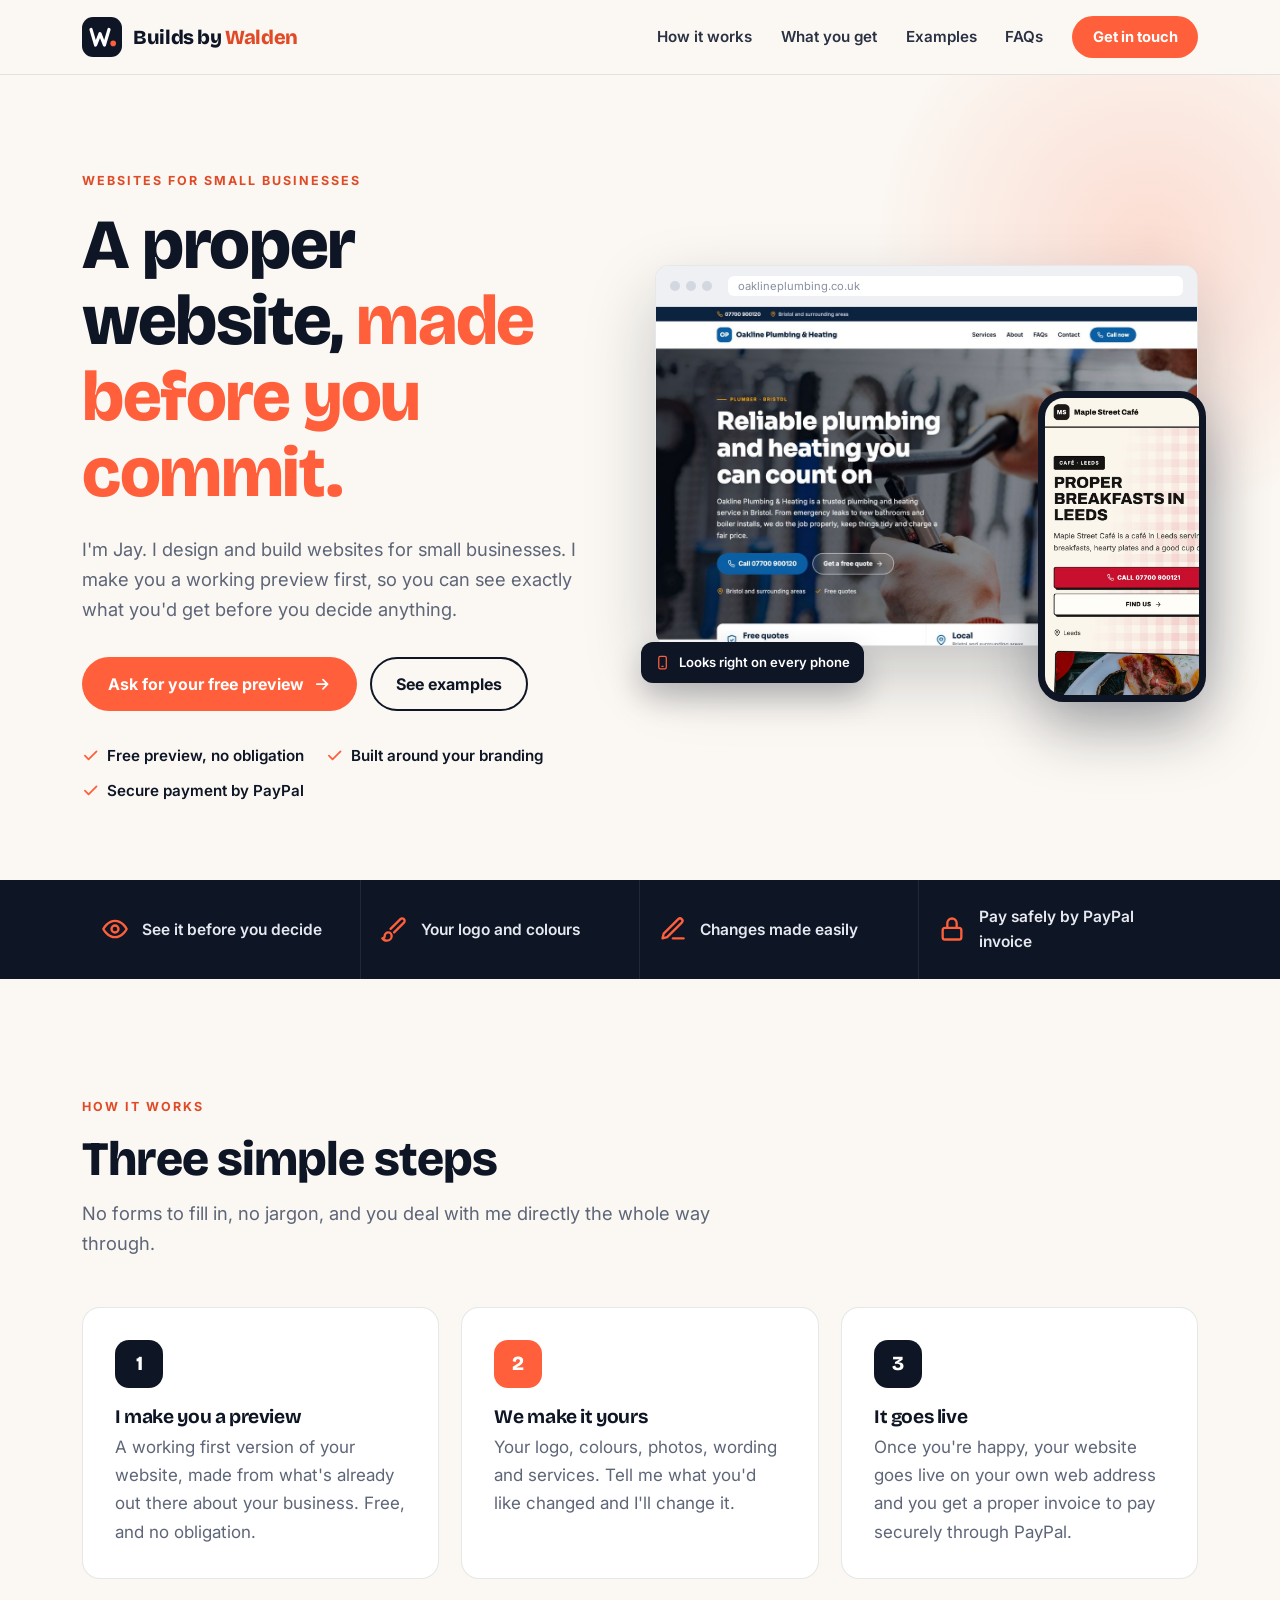
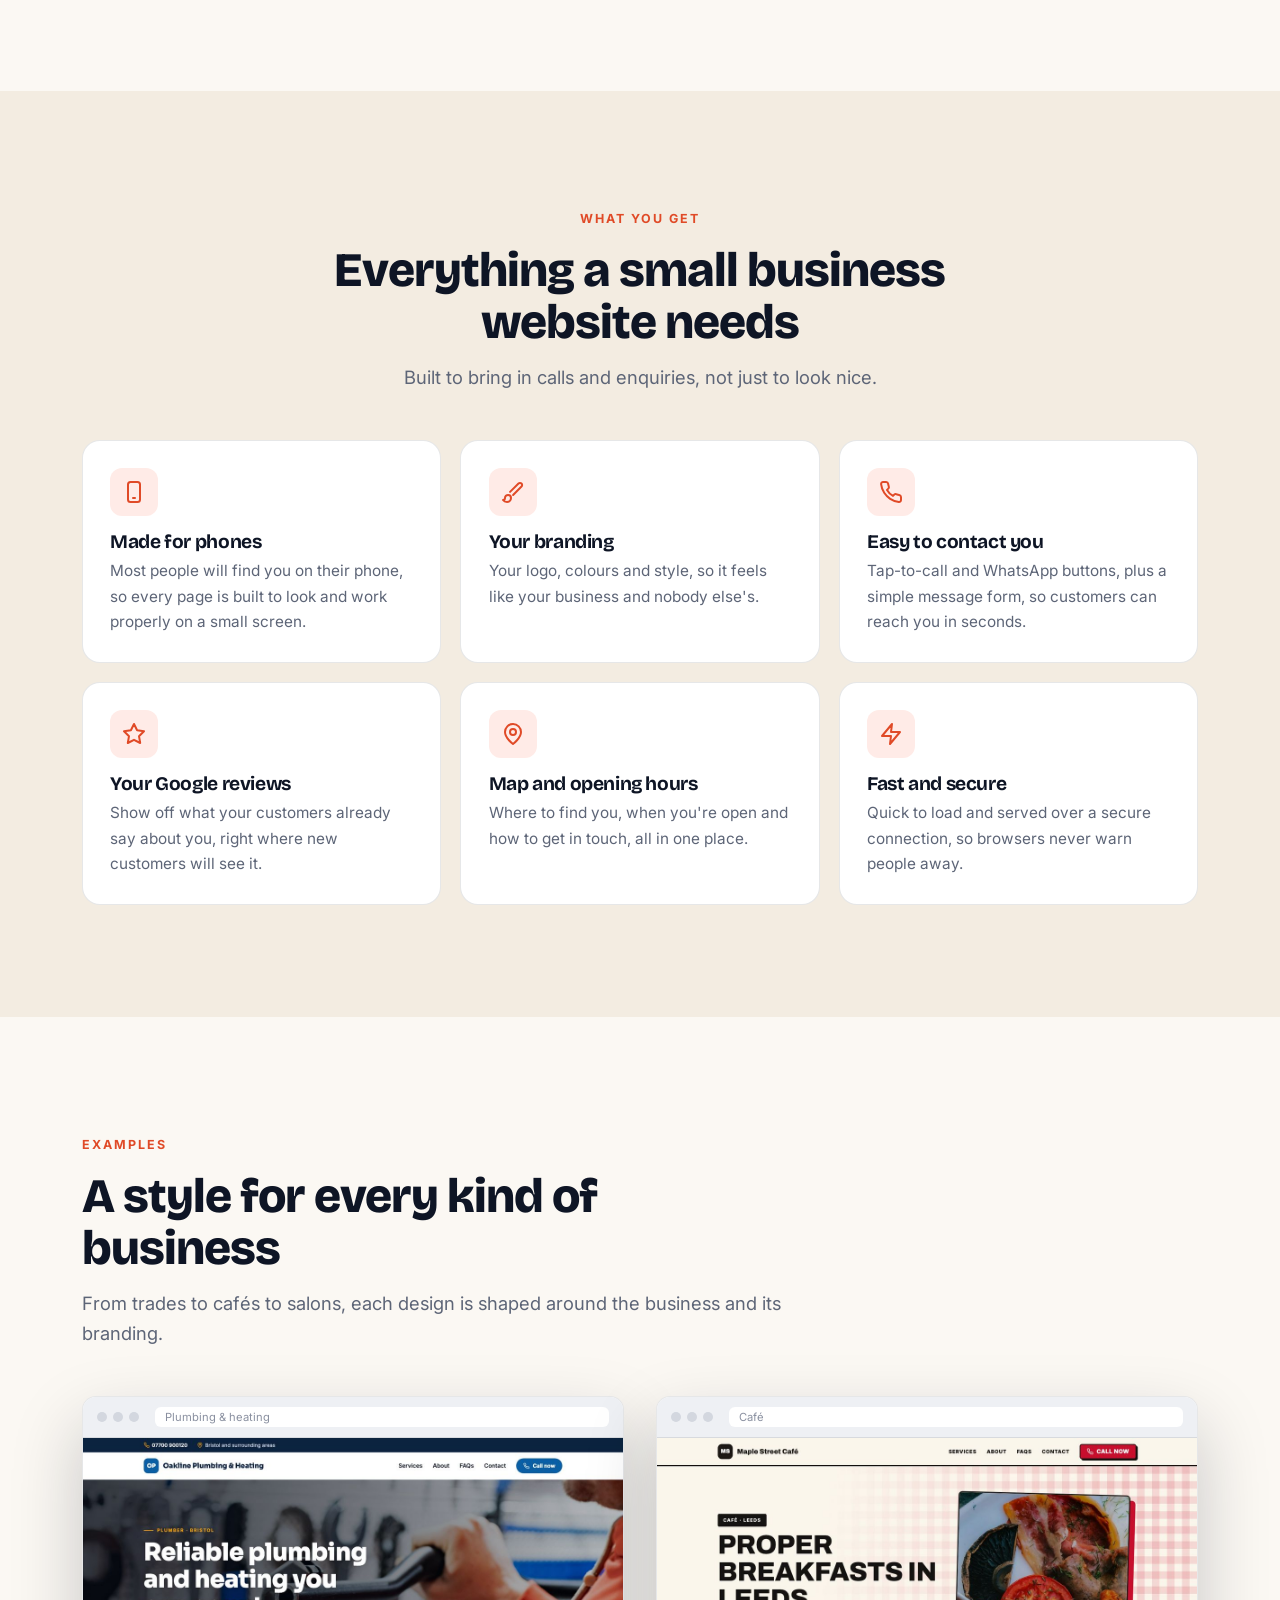
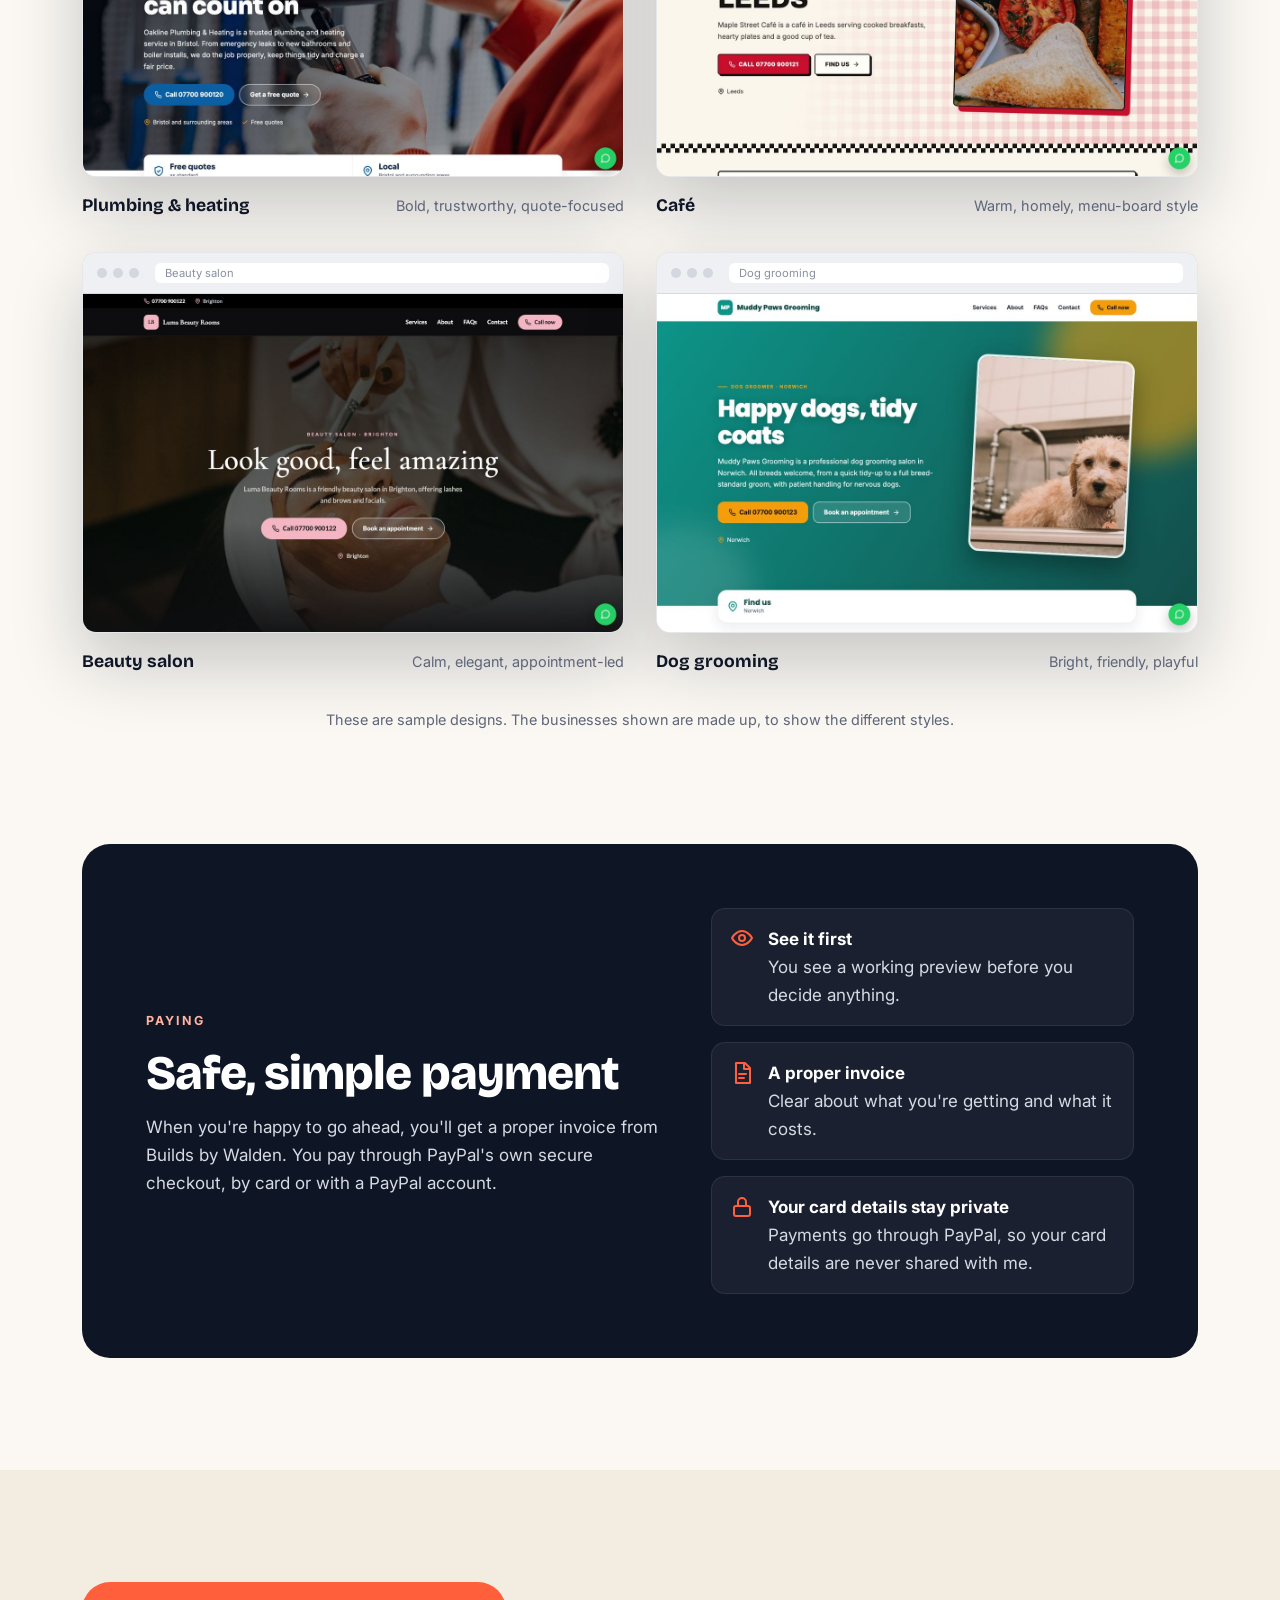
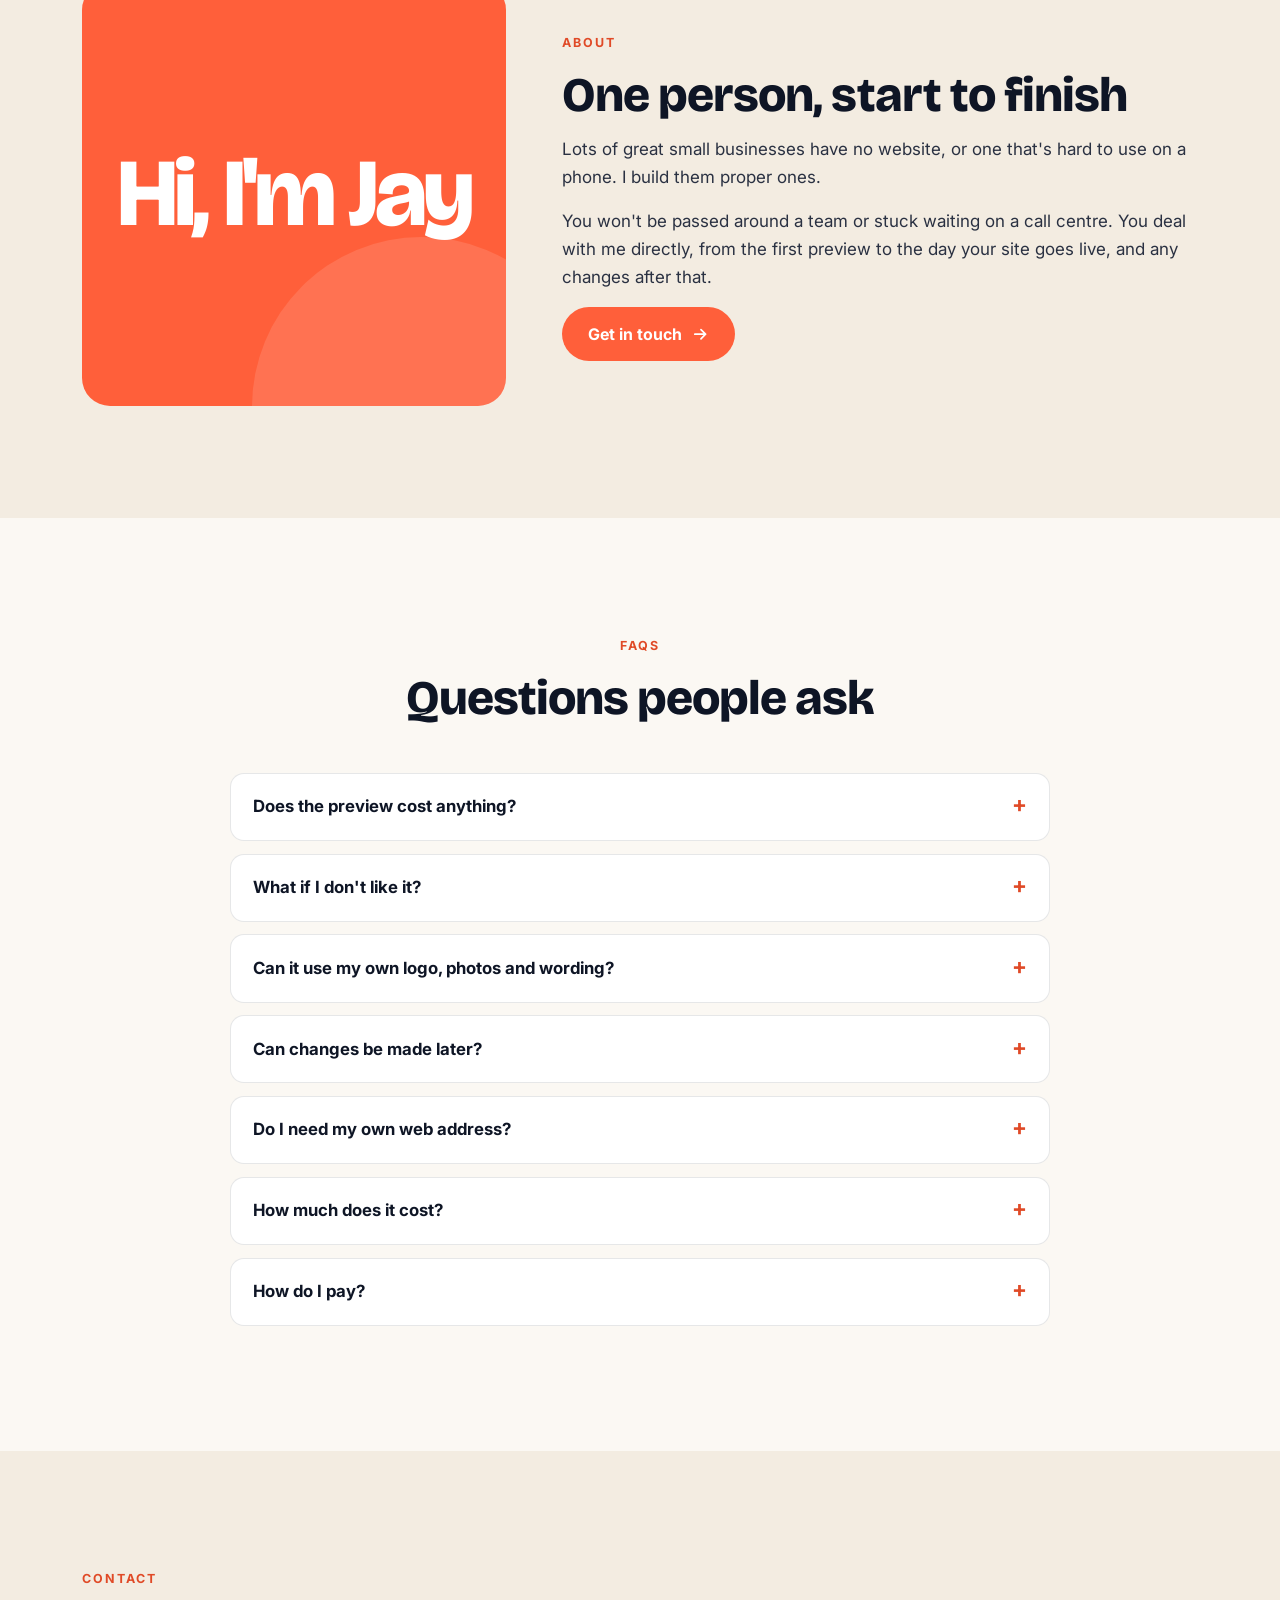
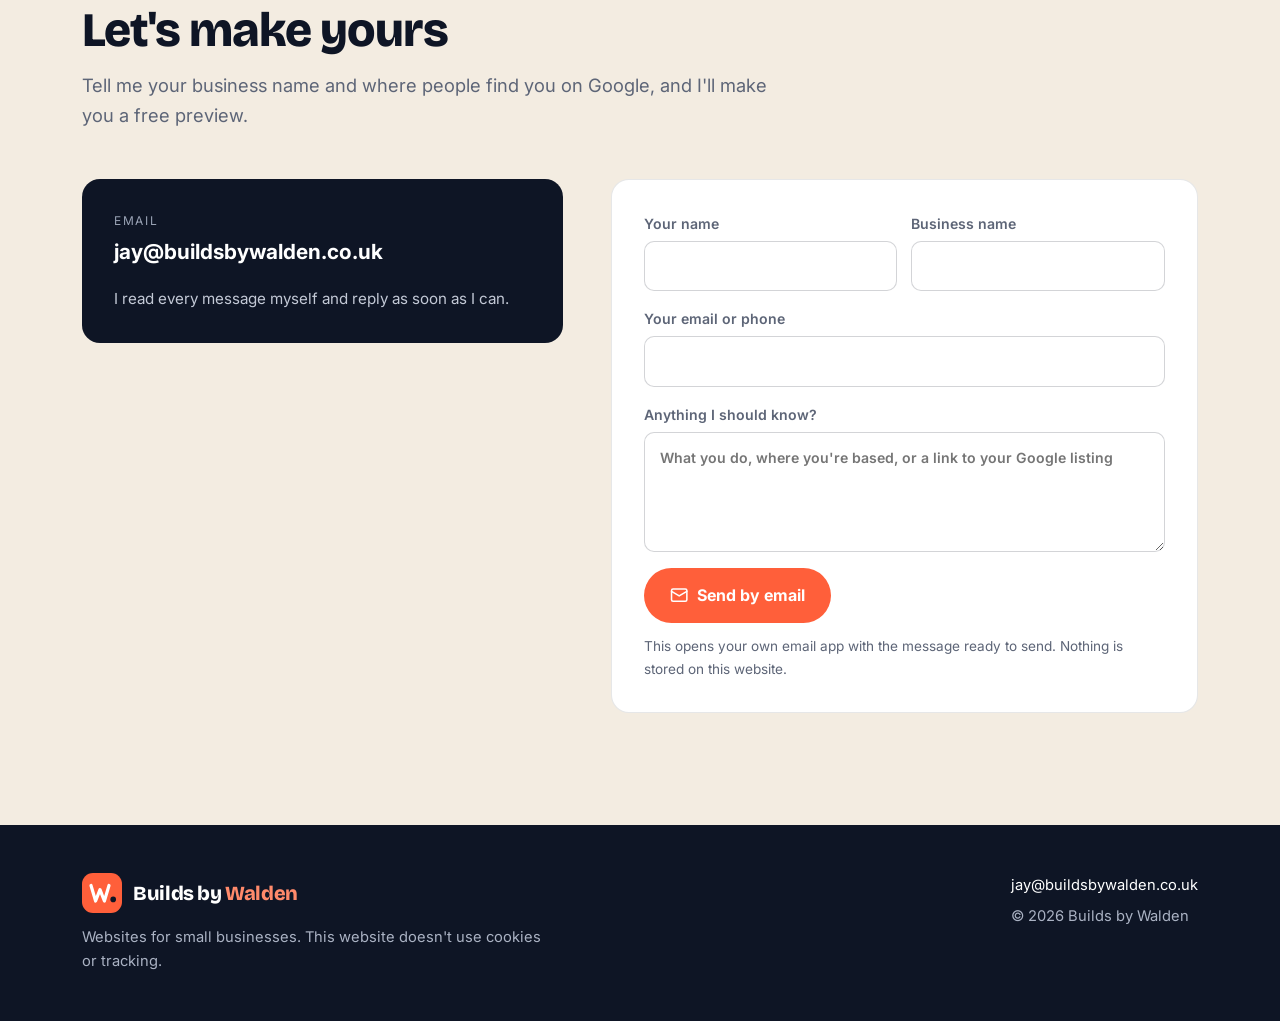
==== index.html @ de8d37be "Add files via upload" ====
<!doctype html>
<html lang="en-GB">
<head>
<meta charset="utf-8">
<meta name="viewport" content="width=device-width, initial-scale=1">
<title>Builds by Walden | Websites for small businesses</title>
<meta name="description" content="Proper websites for small businesses. See a working preview in your branding before you decide anything. Pay securely by PayPal invoice.">
<meta property="og:title" content="Builds by Walden | Websites for small businesses">
<meta property="og:description" content="See a working preview of your new website, in your branding, before you decide anything.">
<meta property="og:type" content="website">
<meta property="og:image" content="https://buildsbywalden.co.uk/img/oakline-desktop.jpg">
<meta name="theme-color" content="#0e1525">
<link rel="icon" href="favicon.svg" type="image/svg+xml">
<link rel="preconnect" href="https://fonts.googleapis.com"><link rel="preconnect" href="https://fonts.gstatic.com" crossorigin>
<link href="https://fonts.googleapis.com/css2?family=Bricolage+Grotesque:opsz,wght@12..96,500;12..96,700;12..96,800&family=Inter:wght@400;500;600;700&display=swap" rel="stylesheet">
<style>
:root{--ink:#0e1525;--ink-2:#1b2438;--text:#2a3142;--muted:#5d6577;--line:rgba(14,21,37,.1);--bg:#fbf8f3;--card:#fff;--coral:#ff5f3a;--coral-dark:#e04a27;--sand:#f3ece1;--radius:18px;--max:1160px}
*{box-sizing:border-box;margin:0;padding:0}
html{scroll-behavior:smooth;-webkit-text-size-adjust:100%}
body{font-family:Inter,system-ui,sans-serif;color:var(--text);background:var(--bg);line-height:1.65;font-size:17px;overflow-x:hidden}
img{max-width:100%;height:auto;display:block}
a{color:inherit}
h1,h2,h3{font-family:"Bricolage Grotesque",Inter,sans-serif;color:var(--ink);line-height:1.08;letter-spacing:-.02em}
h1{font-size:clamp(2.5rem,5.6vw,4.4rem);font-weight:800}
h2{font-size:clamp(2rem,3.8vw,3rem);font-weight:800;margin-bottom:.8rem}
h3{font-size:1.2rem;font-weight:700;margin-bottom:.35rem}
.container{max-width:var(--max);margin:0 auto;padding:0 22px}
.eyebrow{display:inline-block;font-size:.78rem;font-weight:700;letter-spacing:.16em;text-transform:uppercase;color:var(--coral-dark);margin-bottom:1rem}
.lead{font-size:1.15rem;color:var(--muted)}
.section{padding:clamp(4rem,9vw,7rem) 0}
.sec-head{max-width:700px;margin-bottom:3rem}
.sec-head.center{margin-left:auto;margin-right:auto;text-align:center}
.btn{display:inline-flex;align-items:center;gap:.55rem;padding:1rem 1.5rem;border-radius:999px;font-weight:700;text-decoration:none;font-size:1rem;line-height:1;border:2px solid transparent;transition:transform .15s,box-shadow .15s,background .15s;cursor:pointer;font-family:inherit}
.btn:hover{transform:translateY(-2px);box-shadow:0 12px 26px rgba(14,21,37,.16)}
.btn-coral{background:var(--coral);color:#fff}
.btn-coral:hover{background:var(--coral-dark)}
.btn-line{border-color:var(--ink);color:var(--ink);background:transparent}
.btn-white{background:#fff;color:var(--ink)}
.ic{width:1.15em;height:1.15em;flex:none}
/* nav */
.nav{position:sticky;top:0;z-index:50;background:rgba(251,248,243,.92);backdrop-filter:blur(12px);border-bottom:1px solid var(--line)}
.nav-inner{display:flex;align-items:center;justify-content:space-between;height:74px;gap:1rem}
.brand{display:flex;align-items:center;gap:.7rem;text-decoration:none;font-family:"Bricolage Grotesque",sans-serif;font-weight:800;font-size:1.25rem;color:var(--ink);letter-spacing:-.02em}
.brand svg{width:40px;height:40px;flex:none}
.brand span b{color:var(--coral-dark);font-weight:800}
.links{display:flex;align-items:center;gap:1.8rem}
.links a:not(.btn){text-decoration:none;font-weight:600;font-size:.95rem;color:var(--text)}
.links a:not(.btn):hover{color:var(--coral-dark)}
.links .btn{padding:.7rem 1.15rem;font-size:.92rem}
.burger{display:none;background:none;border:0;width:44px;height:44px;flex-direction:column;justify-content:center;gap:5px;cursor:pointer}
.burger span{display:block;height:2.5px;background:var(--ink);border-radius:2px;margin:0 10px}
/* hero */
.hero{padding:clamp(3.5rem,7vw,6rem) 0 clamp(3rem,6vw,5rem);position:relative;overflow:hidden}
.hero::before{content:"";position:absolute;right:-180px;top:-140px;width:620px;height:620px;border-radius:50%;background:radial-gradient(circle,rgba(255,95,58,.18),transparent 65%);pointer-events:none}
.hero-grid{display:grid;grid-template-columns:1fr 1.05fr;gap:3.5rem;align-items:center;position:relative}
.hero h1 em{font-style:normal;color:var(--coral)}
.hero .lead{margin:1.4rem 0 2rem;max-width:560px}
.hero-actions{display:flex;flex-wrap:wrap;gap:.8rem;margin-bottom:2rem}
.ticks{display:flex;flex-wrap:wrap;gap:.6rem 1.4rem;font-size:.95rem;font-weight:600;color:var(--ink)}
.ticks li{display:flex;align-items:center;gap:.45rem;list-style:none}
.ticks .ic{color:var(--coral)}
.showcase{position:relative;padding:0 0 3.5rem 0}
.browser{background:#fff;border-radius:14px;box-shadow:0 30px 70px rgba(14,21,37,.22);overflow:hidden;border:1px solid var(--line)}
.browser .bar{display:flex;gap:6px;align-items:center;padding:10px 14px;background:#eef0f4;border-bottom:1px solid var(--line)}
.browser .bar i{width:10px;height:10px;border-radius:50%;background:#d3d7df;display:block}
.browser .bar span{margin-left:10px;flex:1;background:#fff;border-radius:6px;height:20px;font-size:.7rem;color:#8a90a0;display:flex;align-items:center;padding:0 10px;overflow:hidden;white-space:nowrap}
.phone{position:absolute;right:-8px;bottom:0;width:31%;border-radius:26px;border:7px solid var(--ink);overflow:hidden;box-shadow:0 26px 60px rgba(14,21,37,.35);background:var(--ink);aspect-ratio:540/1000}
.phone img{width:100%;height:100%;object-fit:cover;object-position:top}
.tag{position:absolute;left:-14px;bottom:1.2rem;background:var(--ink);color:#fff;font-size:.82rem;font-weight:600;padding:.6rem .9rem;border-radius:12px;box-shadow:0 14px 30px rgba(14,21,37,.25);display:flex;gap:.5rem;align-items:center}
.tag .ic{color:var(--coral)}
/* strip */
.strip{background:var(--ink);color:#e6e9f0}
.strip ul{display:grid;grid-template-columns:repeat(4,1fr);list-style:none}
.strip li{display:flex;gap:.8rem;align-items:center;padding:1.5rem 1.2rem;border-right:1px solid rgba(255,255,255,.08);font-weight:600;font-size:.97rem}
.strip li:last-child{border-right:0}
.strip .ic{width:28px;height:28px;color:var(--coral)}
/* steps */
.steps{display:grid;grid-template-columns:repeat(3,1fr);gap:1.4rem;counter-reset:s}
.step{background:var(--card);border:1px solid var(--line);border-radius:var(--radius);padding:2rem;position:relative}
.step .num{width:48px;height:48px;border-radius:14px;background:var(--ink);color:#fff;display:grid;place-items:center;font-family:"Bricolage Grotesque",sans-serif;font-weight:800;font-size:1.25rem;margin-bottom:1.2rem}
.step:nth-child(2) .num{background:var(--coral)}
.step p{color:var(--muted)}
/* features */
.alt{background:var(--sand)}
.features{display:grid;grid-template-columns:repeat(3,1fr);gap:1.2rem}
.feature{background:var(--card);border-radius:var(--radius);padding:1.7rem;border:1px solid var(--line)}
.feature .fic{width:48px;height:48px;border-radius:12px;background:rgba(255,95,58,.12);color:var(--coral-dark);display:grid;place-items:center;margin-bottom:1rem}
.feature .fic .ic{width:24px;height:24px}
.feature p{color:var(--muted);font-size:.96rem}
/* examples */
.examples{display:grid;grid-template-columns:repeat(2,1fr);gap:2rem}
.example figcaption{display:flex;justify-content:space-between;align-items:baseline;gap:1rem;margin-top:.9rem}
.example figcaption strong{font-family:"Bricolage Grotesque",sans-serif;font-size:1.1rem;color:var(--ink)}
.example figcaption span{color:var(--muted);font-size:.9rem}
.example .browser{transition:transform .25s}
.example:hover .browser{transform:translateY(-4px)}
.note{margin-top:2rem;color:var(--muted);font-size:.9rem;text-align:center}
/* pay */
.pay{background:var(--ink);color:#d6dae3;border-radius:28px;padding:clamp(2rem,5vw,4rem);display:grid;grid-template-columns:1.1fr .9fr;gap:3rem;align-items:center}
.pay h2{color:#fff}
.pay .eyebrow{color:#ffb39f}
.pay ul{list-style:none;display:grid;gap:1rem}
.pay li{display:flex;gap:.9rem;align-items:flex-start;background:rgba(255,255,255,.05);border:1px solid rgba(255,255,255,.08);border-radius:14px;padding:1rem 1.1rem}
.pay li .ic{color:var(--coral);width:24px;height:24px;margin-top:.1rem}
.pay li strong{display:block;color:#fff}
/* about */
.about{display:grid;grid-template-columns:.8fr 1.2fr;gap:3.5rem;align-items:center}
.hello{background:var(--coral);border-radius:28px;aspect-ratio:1/1;display:grid;place-items:center;color:#fff;font-family:"Bricolage Grotesque",sans-serif;font-weight:800;font-size:clamp(3rem,8vw,6rem);letter-spacing:-.04em;position:relative;overflow:hidden}
.hello::after{content:"";position:absolute;inset:auto -20% -40% auto;width:80%;height:80%;border-radius:50%;background:rgba(255,255,255,.12)}
.about p{margin-bottom:1rem}
/* faqs */
.faqs{max-width:820px;margin:0 auto}
.faqs details{background:var(--card);border:1px solid var(--line);border-radius:14px;padding:1.2rem 1.4rem;margin-bottom:.8rem}
.faqs summary{cursor:pointer;font-weight:700;color:var(--ink);list-style:none;display:flex;justify-content:space-between;gap:1rem;font-size:1.05rem}
.faqs summary::-webkit-details-marker{display:none}
.faqs summary::after{content:"+";font-size:1.4rem;line-height:1;color:var(--coral-dark);transition:transform .2s}
.faqs details[open] summary::after{transform:rotate(45deg)}
.faqs details p{margin-top:.7rem;color:var(--muted)}
/* contact */
.contact{display:grid;grid-template-columns:.9fr 1.1fr;gap:3rem;align-items:start}
.mail-card{background:var(--ink);color:#fff;border-radius:var(--radius);padding:2rem}
.mail-card .lbl{display:block;font-size:.75rem;letter-spacing:.14em;text-transform:uppercase;color:#9aa3b5;margin-bottom:.3rem}
.mail-card a{color:#fff;font-weight:700;font-size:clamp(1.05rem,2.2vw,1.3rem);text-decoration:none;word-break:break-all}
.mail-card p{color:#c3c9d6;margin-top:1rem;font-size:.95rem}
form{background:var(--card);border:1px solid var(--line);border-radius:var(--radius);padding:2rem}
form label{display:block;font-weight:600;font-size:.88rem;color:var(--muted);margin-bottom:1rem}
form input,form textarea{display:block;width:100%;margin-top:.35rem;font:inherit;padding:.8rem .95rem;border:1px solid rgba(14,21,37,.18);border-radius:10px;background:#fff;color:var(--text)}
form input:focus,form textarea:focus{outline:2px solid rgba(255,95,58,.35);border-color:var(--coral)}
.f2{display:grid;grid-template-columns:1fr 1fr;gap:.9rem}
.small{font-size:.85rem;color:var(--muted);margin-top:.8rem}
/* footer */
footer{background:var(--ink);color:#aab2c3;padding:3rem 0;font-size:.92rem}
.foot{display:flex;justify-content:space-between;gap:2rem;flex-wrap:wrap;align-items:flex-start}
footer .brand{color:#fff;margin-bottom:.7rem;--mark:#ff5f3a;--dot:#0e1525}
footer .brand span b{color:#ff8a6b}
footer a{color:#fff;text-decoration:none}
footer p{max-width:460px}
/* reveal */
.reveal{opacity:0;transform:translateY(20px);transition:opacity .7s ease,transform .7s ease}
.reveal.in{opacity:1;transform:none}
@media (prefers-reduced-motion:reduce){.reveal{opacity:1;transform:none;transition:none}}
/* responsive */
@media (max-width:960px){
  .hero-grid,.pay,.about,.contact{grid-template-columns:1fr}
  .steps,.features{grid-template-columns:1fr 1fr}
  .strip ul{grid-template-columns:1fr 1fr}
  .strip li:nth-child(2){border-right:0}
  .strip li{border-bottom:1px solid rgba(255,255,255,.08)}
  .hello{max-width:320px;aspect-ratio:16/10;width:100%}
}
@media (max-width:760px){
  body{font-size:16px}
  .burger{display:flex}
  .links{position:absolute;left:0;right:0;top:74px;background:var(--bg);flex-direction:column;align-items:stretch;padding:.6rem 22px 1.4rem;gap:0;display:none;border-bottom:1px solid var(--line);box-shadow:0 20px 40px rgba(0,0,0,.08)}
  .links.open{display:flex}
  .links a:not(.btn){padding:.9rem 0;border-bottom:1px solid var(--line)}
  .links .btn{margin-top:1rem;justify-content:center;padding:.95rem}
  .steps,.features,.examples{grid-template-columns:1fr}
  .strip ul{grid-template-columns:1fr}
  .strip li{border-right:0}
  .hero-actions .btn{flex:1 1 100%;justify-content:center}
  .phone{width:34%;right:0}
  .tag{left:0;font-size:.75rem}
  .f2{grid-template-columns:1fr}
  .example figcaption{flex-direction:column;gap:.1rem}
}
</style>
</head>
<body>

<svg width="0" height="0" style="position:absolute" aria-hidden="true">
  <symbol id="i-check" viewBox="0 0 24 24"><path fill="none" stroke="currentColor" stroke-width="2.4" stroke-linecap="round" stroke-linejoin="round" d="M20 6 9 17l-5-5"/></symbol>
  <symbol id="i-eye" viewBox="0 0 24 24"><g fill="none" stroke="currentColor" stroke-width="2" stroke-linecap="round" stroke-linejoin="round"><path d="M2 12s3.6-7 10-7 10 7 10 7-3.6 7-10 7S2 12 2 12Z"/><circle cx="12" cy="12" r="3"/></g></symbol>
  <symbol id="i-brush" viewBox="0 0 24 24"><g fill="none" stroke="currentColor" stroke-width="2" stroke-linecap="round" stroke-linejoin="round"><path d="M9.06 11.9 17.5 3.5a2.1 2.1 0 1 1 3 3l-8.4 8.44"/><path d="M7.07 14.94C5.4 14.94 4 16.3 4 18c0 1.3-1 2-2 2 1 1.5 2.5 2 4 2 2.2 0 4-1.8 4-4 0-1.7-1.3-3.06-2.93-3.06Z"/></g></symbol>
  <symbol id="i-lock" viewBox="0 0 24 24"><g fill="none" stroke="currentColor" stroke-width="2" stroke-linecap="round" stroke-linejoin="round"><rect x="4" y="11" width="16" height="10" rx="2"/><path d="M8 11V7a4 4 0 0 1 8 0v4"/></g></symbol>
  <symbol id="i-edit" viewBox="0 0 24 24"><g fill="none" stroke="currentColor" stroke-width="2" stroke-linecap="round" stroke-linejoin="round"><path d="M12 20h9"/><path d="M16.5 3.5a2.1 2.1 0 0 1 3 3L7 19l-4 1 1-4Z"/></g></symbol>
  <symbol id="i-phone" viewBox="0 0 24 24"><g fill="none" stroke="currentColor" stroke-width="2" stroke-linecap="round" stroke-linejoin="round"><rect x="6" y="2" width="12" height="20" rx="2.5"/><path d="M11 18h2"/></g></symbol>
  <symbol id="i-call" viewBox="0 0 24 24"><path fill="none" stroke="currentColor" stroke-width="2" stroke-linecap="round" stroke-linejoin="round" d="M22 16.9v3a2 2 0 0 1-2.2 2 19.8 19.8 0 0 1-8.6-3.1 19.5 19.5 0 0 1-6-6A19.8 19.8 0 0 1 2.1 4.2 2 2 0 0 1 4.1 2h3a2 2 0 0 1 2 1.7c.1 1 .4 1.9.7 2.8a2 2 0 0 1-.5 2.1L8 9.9a16 16 0 0 0 6 6l1.3-1.3a2 2 0 0 1 2.1-.4c.9.3 1.8.6 2.8.7a2 2 0 0 1 1.7 2Z"/></symbol>
  <symbol id="i-pin" viewBox="0 0 24 24"><g fill="none" stroke="currentColor" stroke-width="2" stroke-linecap="round" stroke-linejoin="round"><path d="M20 10c0 6-8 12-8 12S4 16 4 10a8 8 0 0 1 16 0Z"/><circle cx="12" cy="10" r="3"/></g></symbol>
  <symbol id="i-star" viewBox="0 0 24 24"><path fill="none" stroke="currentColor" stroke-width="2" stroke-linejoin="round" d="m12 2 3.1 6.3 6.9 1-5 4.9 1.2 6.8L12 17.8 5.8 21l1.2-6.8-5-4.9 6.9-1Z"/></symbol>
  <symbol id="i-mail" viewBox="0 0 24 24"><g fill="none" stroke="currentColor" stroke-width="2" stroke-linecap="round" stroke-linejoin="round"><rect x="2" y="4" width="20" height="16" rx="2"/><path d="m22 7-10 6L2 7"/></g></symbol>
  <symbol id="i-bolt" viewBox="0 0 24 24"><path fill="none" stroke="currentColor" stroke-width="2" stroke-linejoin="round" d="M13 2 3 14h9l-1 8 10-12h-9Z"/></symbol>
  <symbol id="i-msg" viewBox="0 0 24 24"><path fill="none" stroke="currentColor" stroke-width="2" stroke-linejoin="round" d="M21 11.5a8.4 8.4 0 0 1-12.4 7.4L3 21l2.1-5.6A8.4 8.4 0 1 1 21 11.5Z"/></symbol>
  <symbol id="i-arrow" viewBox="0 0 24 24"><path fill="none" stroke="currentColor" stroke-width="2.2" stroke-linecap="round" stroke-linejoin="round" d="M5 12h14M13 6l6 6-6 6"/></symbol>
  <symbol id="i-invoice" viewBox="0 0 24 24"><g fill="none" stroke="currentColor" stroke-width="2" stroke-linecap="round" stroke-linejoin="round"><path d="M6 2h9l5 5v15H6z"/><path d="M14 2v6h6M9 13h7M9 17h5"/></g></symbol>
  <symbol id="i-user" viewBox="0 0 24 24"><g fill="none" stroke="currentColor" stroke-width="2" stroke-linecap="round" stroke-linejoin="round"><circle cx="12" cy="8" r="4"/><path d="M4 21a8 8 0 0 1 16 0"/></g></symbol>
  <symbol id="logo" viewBox="0 0 40 40"><rect width="40" height="40" rx="11" style="fill:var(--mark,#0e1525)"/><path d="M9 12.5 13.6 28l4.4-11.3L22.4 28 27 12.5" fill="none" stroke="#fff" stroke-width="3.2" stroke-linecap="round" stroke-linejoin="round"/><circle cx="31.2" cy="26.4" r="2.8" style="fill:var(--dot,#ff5f3a)"/></symbol>
</svg>

<nav class="nav">
  <div class="container nav-inner">
    <a class="brand" href="#top" aria-label="Builds by Walden home"><svg><use href="#logo"/></svg><span>Builds by <b>Walden</b></span></a>
    <button class="burger" aria-label="Menu" aria-expanded="false"><span></span><span></span><span></span></button>
    <div class="links">
      <a href="#how">How it works</a>
      <a href="#included">What you get</a>
      <a href="#examples">Examples</a>
      <a href="#faqs">FAQs</a>
      <a class="btn btn-coral" href="#contact">Get in touch</a>
    </div>
  </div>
</nav>

<header class="hero" id="top">
  <div class="container hero-grid">
    <div class="reveal">
      <span class="eyebrow">Websites for small businesses</span>
      <h1>A proper website, <em>made before you commit.</em></h1>
      <p class="lead">I'm Jay. I design and build websites for small businesses. I make you a working preview first, so you can see exactly what you'd get before you decide anything.</p>
      <div class="hero-actions">
        <a class="btn btn-coral" href="#contact">Ask for your free preview <svg class="ic"><use href="#i-arrow"/></svg></a>
        <a class="btn btn-line" href="#examples">See examples</a>
      </div>
      <ul class="ticks">
        <li><svg class="ic"><use href="#i-check"/></svg>Free preview, no obligation</li>
        <li><svg class="ic"><use href="#i-check"/></svg>Built around your branding</li>
        <li><svg class="ic"><use href="#i-check"/></svg>Secure payment by PayPal</li>
      </ul>
    </div>
    <div class="showcase reveal">
      <div class="browser"><div class="bar"><i></i><i></i><i></i><span>oaklineplumbing.co.uk</span></div><img src="img/oakline-desktop.jpg" alt="Sample plumber website design on a laptop screen" width="1200" height="750"></div>
      <div class="phone"><img src="img/maple-phone.jpg" alt="Sample café website design on a phone" loading="lazy"></div>
      <div class="tag"><svg class="ic"><use href="#i-phone"/></svg>Looks right on every phone</div>
    </div>
  </div>
</header>

<section class="strip">
  <div class="container">
    <ul>
      <li><svg class="ic"><use href="#i-eye"/></svg>See it before you decide</li>
      <li><svg class="ic"><use href="#i-brush"/></svg>Your logo and colours</li>
      <li><svg class="ic"><use href="#i-edit"/></svg>Changes made easily</li>
      <li><svg class="ic"><use href="#i-lock"/></svg>Pay safely by PayPal invoice</li>
    </ul>
  </div>
</section>

<section class="section" id="how">
  <div class="container">
    <div class="sec-head reveal">
      <span class="eyebrow">How it works</span>
      <h2>Three simple steps</h2>
      <p class="lead">No forms to fill in, no jargon, and you deal with me directly the whole way through.</p>
    </div>
    <div class="steps">
      <div class="step reveal"><div class="num">1</div><h3>I make you a preview</h3><p>A working first version of your website, made from what's already out there about your business. Free, and no obligation.</p></div>
      <div class="step reveal"><div class="num">2</div><h3>We make it yours</h3><p>Your logo, colours, photos, wording and services. Tell me what you'd like changed and I'll change it.</p></div>
      <div class="step reveal"><div class="num">3</div><h3>It goes live</h3><p>Once you're happy, your website goes live on your own web address and you get a proper invoice to pay securely through PayPal.</p></div>
    </div>
  </div>
</section>

<section class="section alt" id="included">
  <div class="container">
    <div class="sec-head center reveal">
      <span class="eyebrow">What you get</span>
      <h2>Everything a small business website needs</h2>
      <p class="lead">Built to bring in calls and enquiries, not just to look nice.</p>
    </div>
    <div class="features">
      <div class="feature reveal"><div class="fic"><svg class="ic"><use href="#i-phone"/></svg></div><h3>Made for phones</h3><p>Most people will find you on their phone, so every page is built to look and work properly on a small screen.</p></div>
      <div class="feature reveal"><div class="fic"><svg class="ic"><use href="#i-brush"/></svg></div><h3>Your branding</h3><p>Your logo, colours and style, so it feels like your business and nobody else's.</p></div>
      <div class="feature reveal"><div class="fic"><svg class="ic"><use href="#i-call"/></svg></div><h3>Easy to contact you</h3><p>Tap-to-call and WhatsApp buttons, plus a simple message form, so customers can reach you in seconds.</p></div>
      <div class="feature reveal"><div class="fic"><svg class="ic"><use href="#i-star"/></svg></div><h3>Your Google reviews</h3><p>Show off what your customers already say about you, right where new customers will see it.</p></div>
      <div class="feature reveal"><div class="fic"><svg class="ic"><use href="#i-pin"/></svg></div><h3>Map and opening hours</h3><p>Where to find you, when you're open and how to get in touch, all in one place.</p></div>
      <div class="feature reveal"><div class="fic"><svg class="ic"><use href="#i-bolt"/></svg></div><h3>Fast and secure</h3><p>Quick to load and served over a secure connection, so browsers never warn people away.</p></div>
    </div>
  </div>
</section>

<section class="section" id="examples">
  <div class="container">
    <div class="sec-head reveal">
      <span class="eyebrow">Examples</span>
      <h2>A style for every kind of business</h2>
      <p class="lead">From trades to cafés to salons, each design is shaped around the business and its branding.</p>
    </div>
    <div class="examples">
      <figure class="example reveal"><div class="browser"><div class="bar"><i></i><i></i><i></i><span>Plumbing &amp; heating</span></div><img src="img/oakline-desktop.jpg" alt="Sample website design for a plumbing and heating business" loading="lazy" width="1200" height="750"></div><figcaption><strong>Plumbing &amp; heating</strong><span>Bold, trustworthy, quote-focused</span></figcaption></figure>
      <figure class="example reveal"><div class="browser"><div class="bar"><i></i><i></i><i></i><span>Café</span></div><img src="img/maple-desktop.jpg" alt="Sample website design for a café" loading="lazy" width="1200" height="750"></div><figcaption><strong>Café</strong><span>Warm, homely, menu-board style</span></figcaption></figure>
      <figure class="example reveal"><div class="browser"><div class="bar"><i></i><i></i><i></i><span>Beauty salon</span></div><img src="img/luma-desktop.jpg" alt="Sample website design for a beauty salon" loading="lazy" width="1200" height="750"></div><figcaption><strong>Beauty salon</strong><span>Calm, elegant, appointment-led</span></figcaption></figure>
      <figure class="example reveal"><div class="browser"><div class="bar"><i></i><i></i><i></i><span>Dog grooming</span></div><img src="img/muddy-desktop.jpg" alt="Sample website design for a dog grooming business" loading="lazy" width="1200" height="750"></div><figcaption><strong>Dog grooming</strong><span>Bright, friendly, playful</span></figcaption></figure>
    </div>
    <p class="note">These are sample designs. The businesses shown are made up, to show the different styles.</p>
  </div>
</section>

<section class="section" style="padding-top:0">
  <div class="container">
    <div class="pay reveal">
      <div>
        <span class="eyebrow">Paying</span>
        <h2>Safe, simple payment</h2>
        <p>When you're happy to go ahead, you'll get a proper invoice from Builds by Walden. You pay through PayPal's own secure checkout, by card or with a PayPal account.</p>
      </div>
      <ul>
        <li><svg class="ic"><use href="#i-eye"/></svg><div><strong>See it first</strong>You see a working preview before you decide anything.</div></li>
        <li><svg class="ic"><use href="#i-invoice"/></svg><div><strong>A proper invoice</strong>Clear about what you're getting and what it costs.</div></li>
        <li><svg class="ic"><use href="#i-lock"/></svg><div><strong>Your card details stay private</strong>Payments go through PayPal, so your card details are never shared with me.</div></li>
      </ul>
    </div>
  </div>
</section>

<section class="section alt">
  <div class="container about">
    <div class="hello reveal">Hi, I'm Jay</div>
    <div class="reveal">
      <span class="eyebrow">About</span>
      <h2>One person, start to finish</h2>
      <p>Lots of great small businesses have no website, or one that's hard to use on a phone. I build them proper ones.</p>
      <p>You won't be passed around a team or stuck waiting on a call centre. You deal with me directly, from the first preview to the day your site goes live, and any changes after that.</p>
      <a class="btn btn-coral" href="#contact">Get in touch <svg class="ic"><use href="#i-arrow"/></svg></a>
    </div>
  </div>
</section>

<section class="section" id="faqs">
  <div class="container">
    <div class="sec-head center reveal"><span class="eyebrow">FAQs</span><h2>Questions people ask</h2></div>
    <div class="faqs reveal">
      <details><summary>Does the preview cost anything?</summary><p>No. The preview is free and there's no obligation to go ahead.</p></details>
      <details><summary>What if I don't like it?</summary><p>No worries at all. Tell me what you'd change, or just say no thanks.</p></details>
      <details><summary>Can it use my own logo, photos and wording?</summary><p>Yes. The first preview uses stand-in photos and wording, and the final version is personalised to your branding.</p></details>
      <details><summary>Can changes be made later?</summary><p>Yes. Any alterations can be made easily, before and after your site goes live.</p></details>
      <details><summary>Do I need my own web address?</summary><p>If you already have one, your new website can go on it. If you don't, I can help you get one.</p></details>
      <details><summary>How much does it cost?</summary><p>Every business is different, so you'll get a clear price before anything is agreed.</p></details>
      <details><summary>How do I pay?</summary><p>By PayPal invoice. You can pay by card or with a PayPal account, through PayPal's secure checkout.</p></details>
    </div>
  </div>
</section>

<section class="section alt" id="contact">
  <div class="container">
    <div class="sec-head reveal"><span class="eyebrow">Contact</span><h2>Let's make yours</h2><p class="lead">Tell me your business name and where people find you on Google, and I'll make you a free preview.</p></div>
    <div class="contact">
      <div class="mail-card reveal">
        <span class="lbl">Email</span>
        <a href="mailto:jay@buildsbywalden.co.uk">jay@buildsbywalden.co.uk</a>
        <p>I read every message myself and reply as soon as I can.</p>
      </div>
      <form class="reveal" id="enquiry">
        <div class="f2"><label>Your name<input name="name" required autocomplete="name"></label><label>Business name<input name="business" required autocomplete="organization"></label></div>
        <label>Your email or phone<input name="contact" required></label>
        <label>Anything I should know?<textarea name="msg" rows="4" placeholder="What you do, where you're based, or a link to your Google listing"></textarea></label>
        <button class="btn btn-coral" type="submit"><svg class="ic"><use href="#i-mail"/></svg>Send by email</button>
        <p class="small">This opens your own email app with the message ready to send. Nothing is stored on this website.</p>
      </form>
    </div>
  </div>
</section>

<footer>
  <div class="container foot">
    <div>
      <a class="brand" href="#top"><svg><use href="#logo"/></svg><span>Builds by <b>Walden</b></span></a>
      <p>Websites for small businesses. This website doesn't use cookies or tracking.</p>
    </div>
    <div>
      <p><a href="mailto:jay@buildsbywalden.co.uk">jay@buildsbywalden.co.uk</a></p>
      <p style="margin-top:.4rem">© <span id="yr">2026</span> Builds by Walden</p>
    </div>
  </div>
</footer>

<script>
(function(){
  var b=document.querySelector('.burger'),l=document.querySelector('.links');
  b.addEventListener('click',function(){var o=l.classList.toggle('open');b.setAttribute('aria-expanded',o);});
  l.querySelectorAll('a').forEach(function(a){a.addEventListener('click',function(){l.classList.remove('open');b.setAttribute('aria-expanded',false);});});
  var rv=document.querySelectorAll('.reveal');
  if('IntersectionObserver' in window){var io=new IntersectionObserver(function(es){es.forEach(function(e){if(e.isIntersecting){e.target.classList.add('in');io.unobserve(e.target);}});},{threshold:.08,rootMargin:'0px 0px -30px 0px'});
    rv.forEach(function(el){io.observe(el);});setTimeout(function(){rv.forEach(function(el){el.classList.add('in');});},2000);}
  else{rv.forEach(function(el){el.classList.add('in');});}
  document.getElementById('yr').textContent=new Date().getFullYear();
  document.getElementById('enquiry').addEventListener('submit',function(e){
    e.preventDefault();var d=new FormData(e.target);
    var body='Hi Jay,\n\nMy name is '+d.get('name')+' from '+d.get('business')+'.\n\n'+(d.get('msg')||'I\'d like a free preview of a new website.')+'\n\nYou can reach me on '+d.get('contact')+'.';
    location.href='mailto:jay@buildsbywalden.co.uk?subject='+encodeURIComponent('Website preview for '+d.get('business'))+'&body='+encodeURIComponent(body);
  });
})();
</script>
</body>
</html>
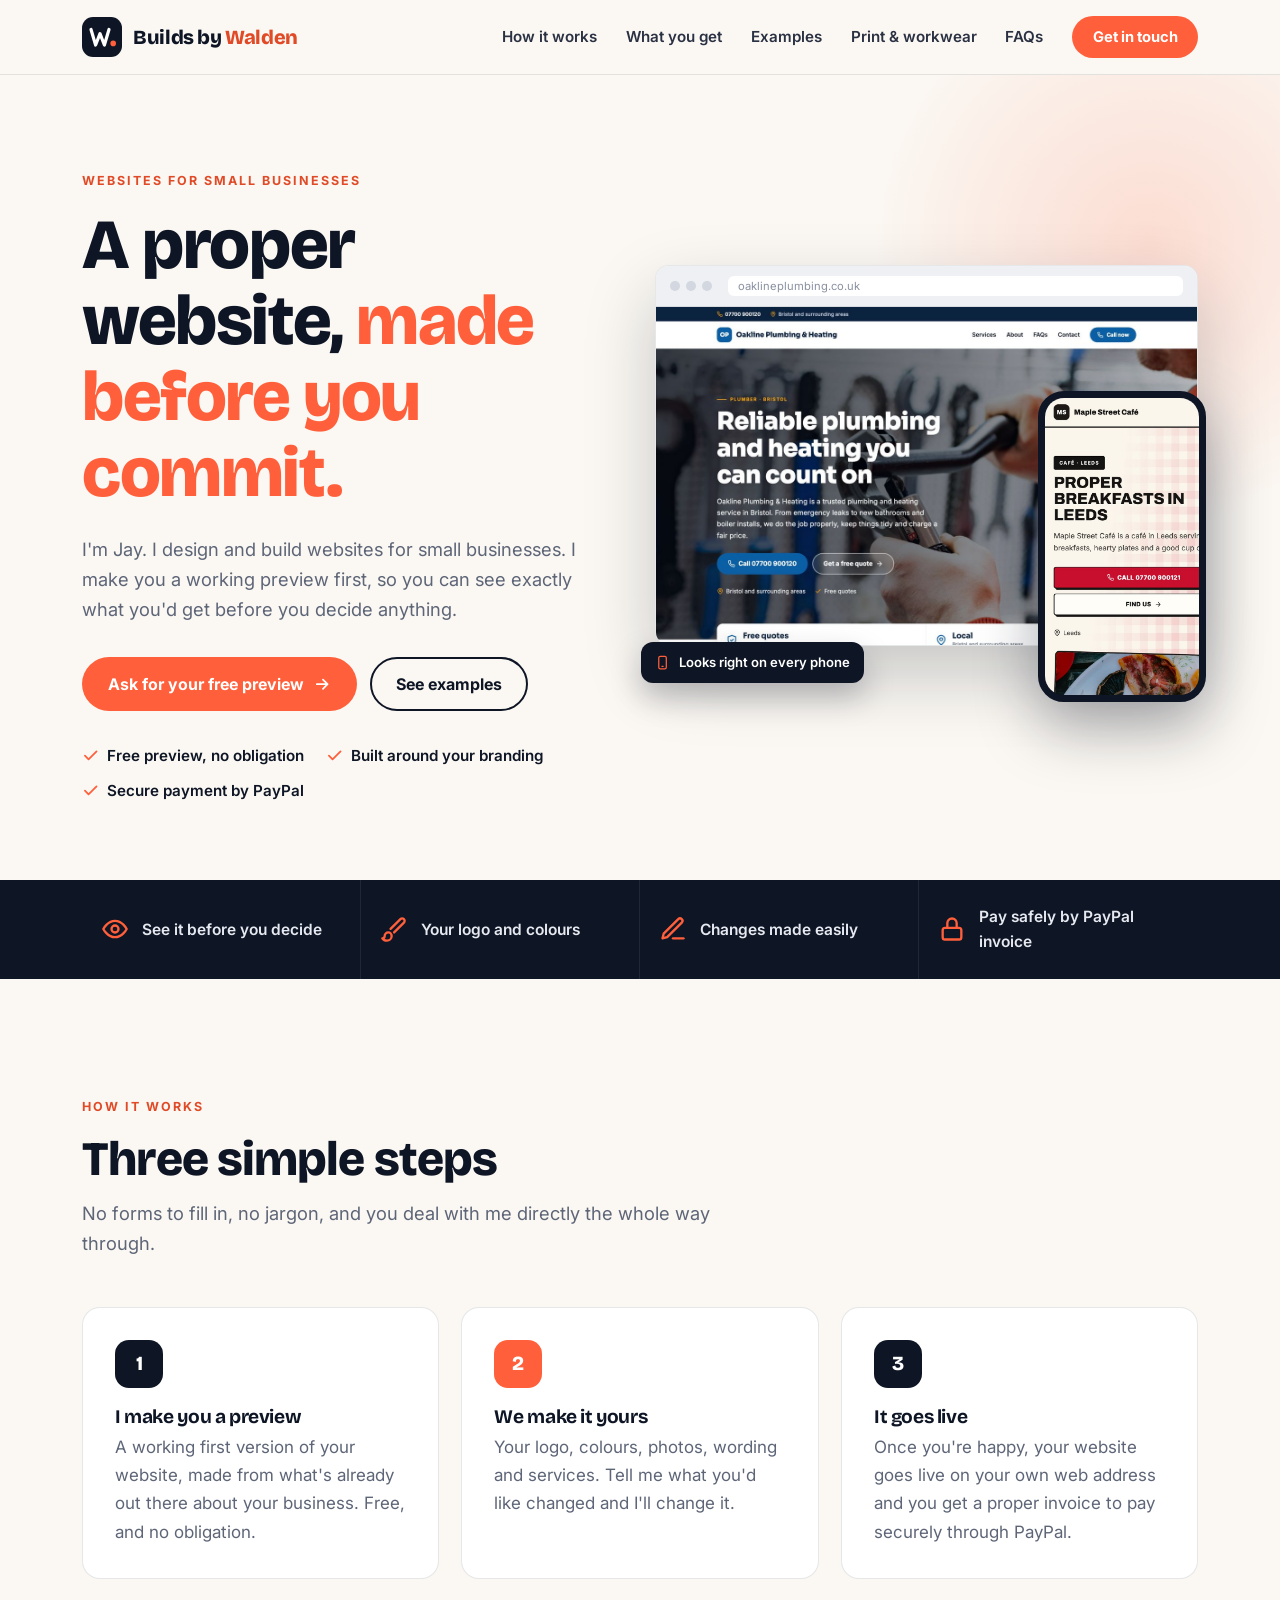
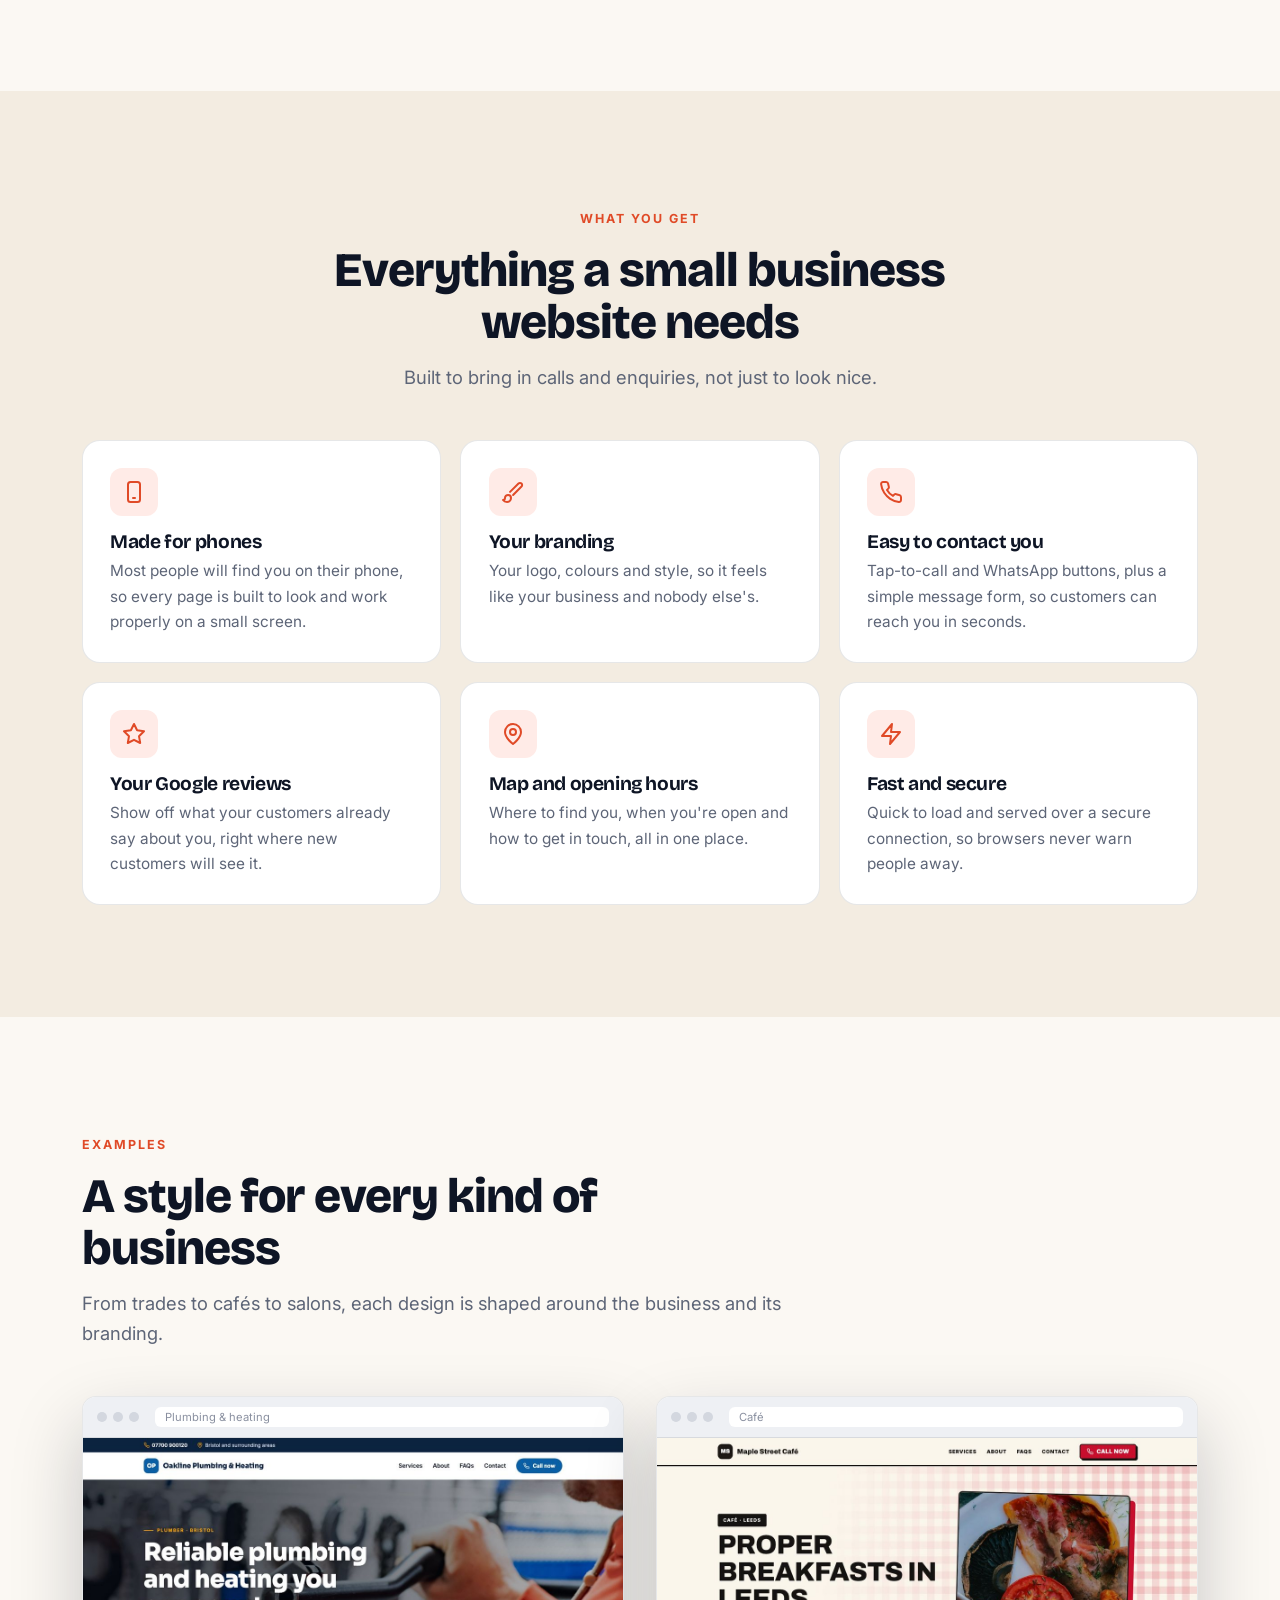
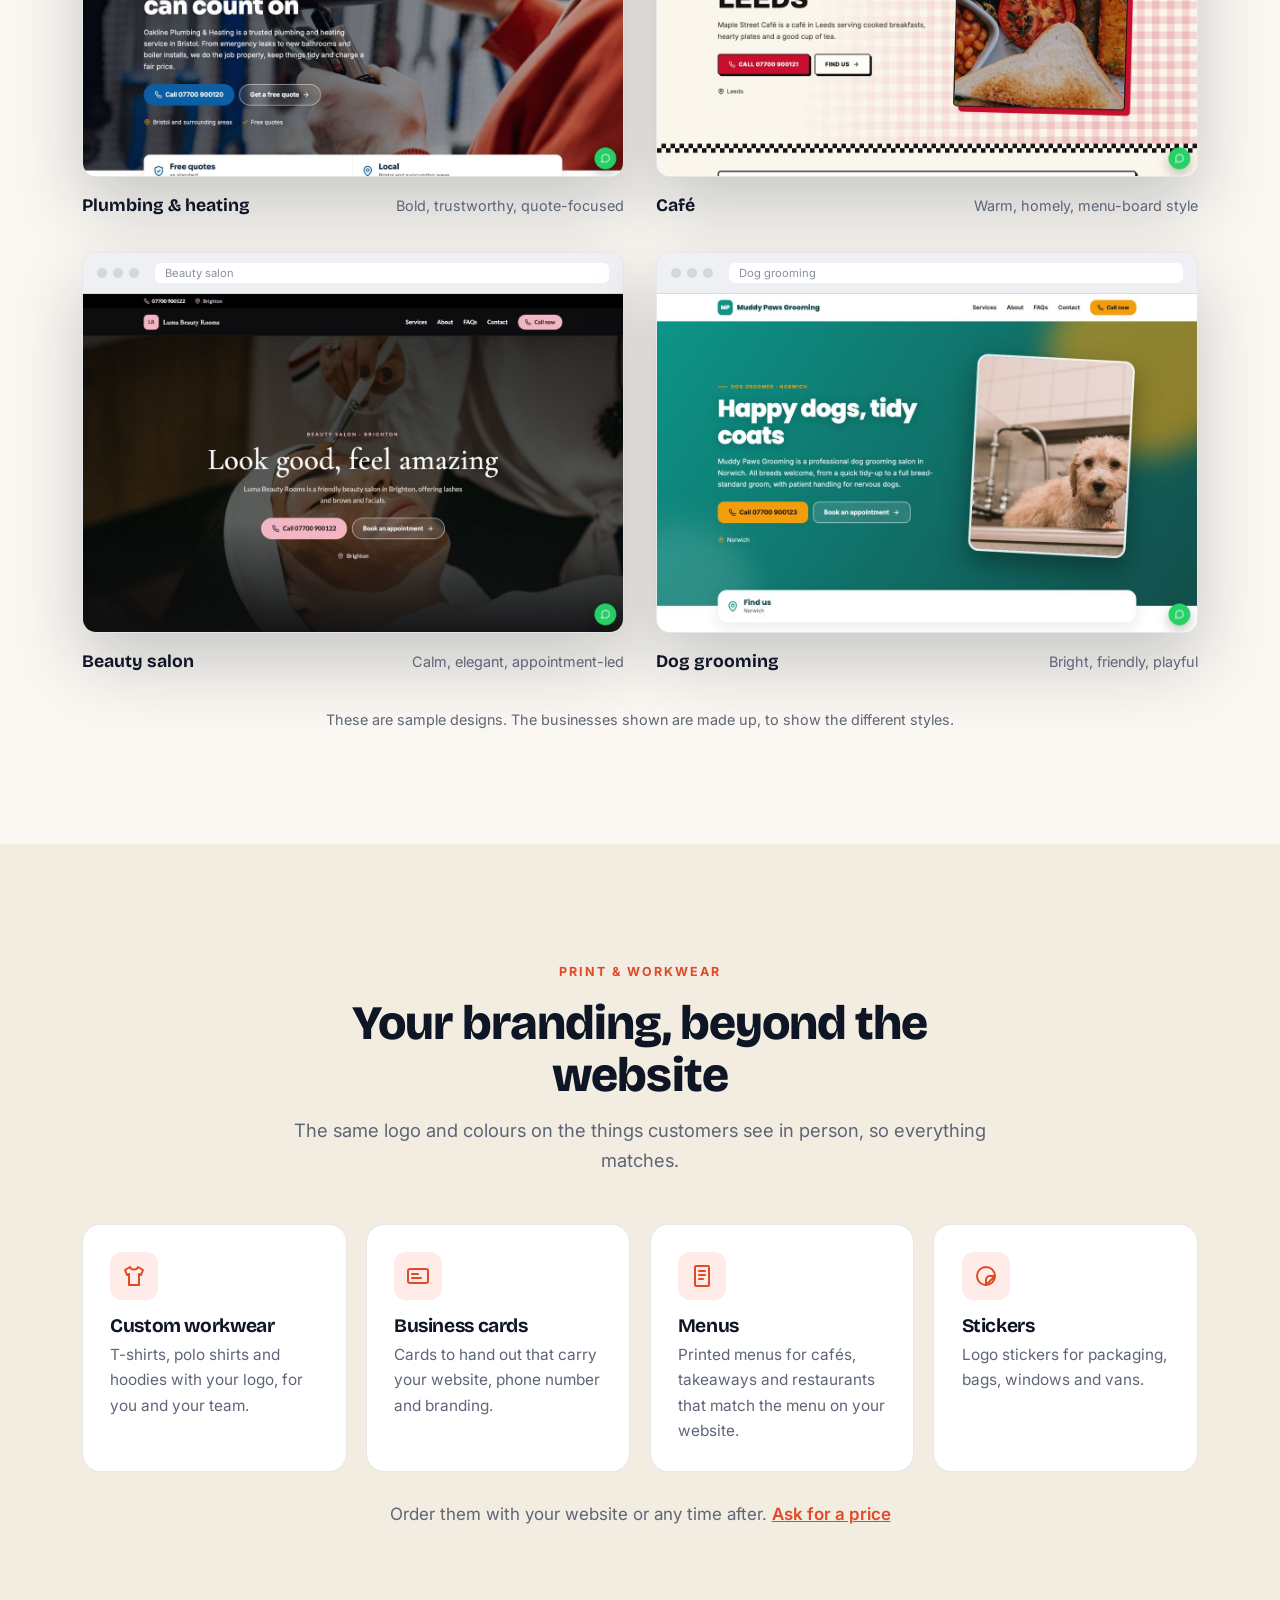
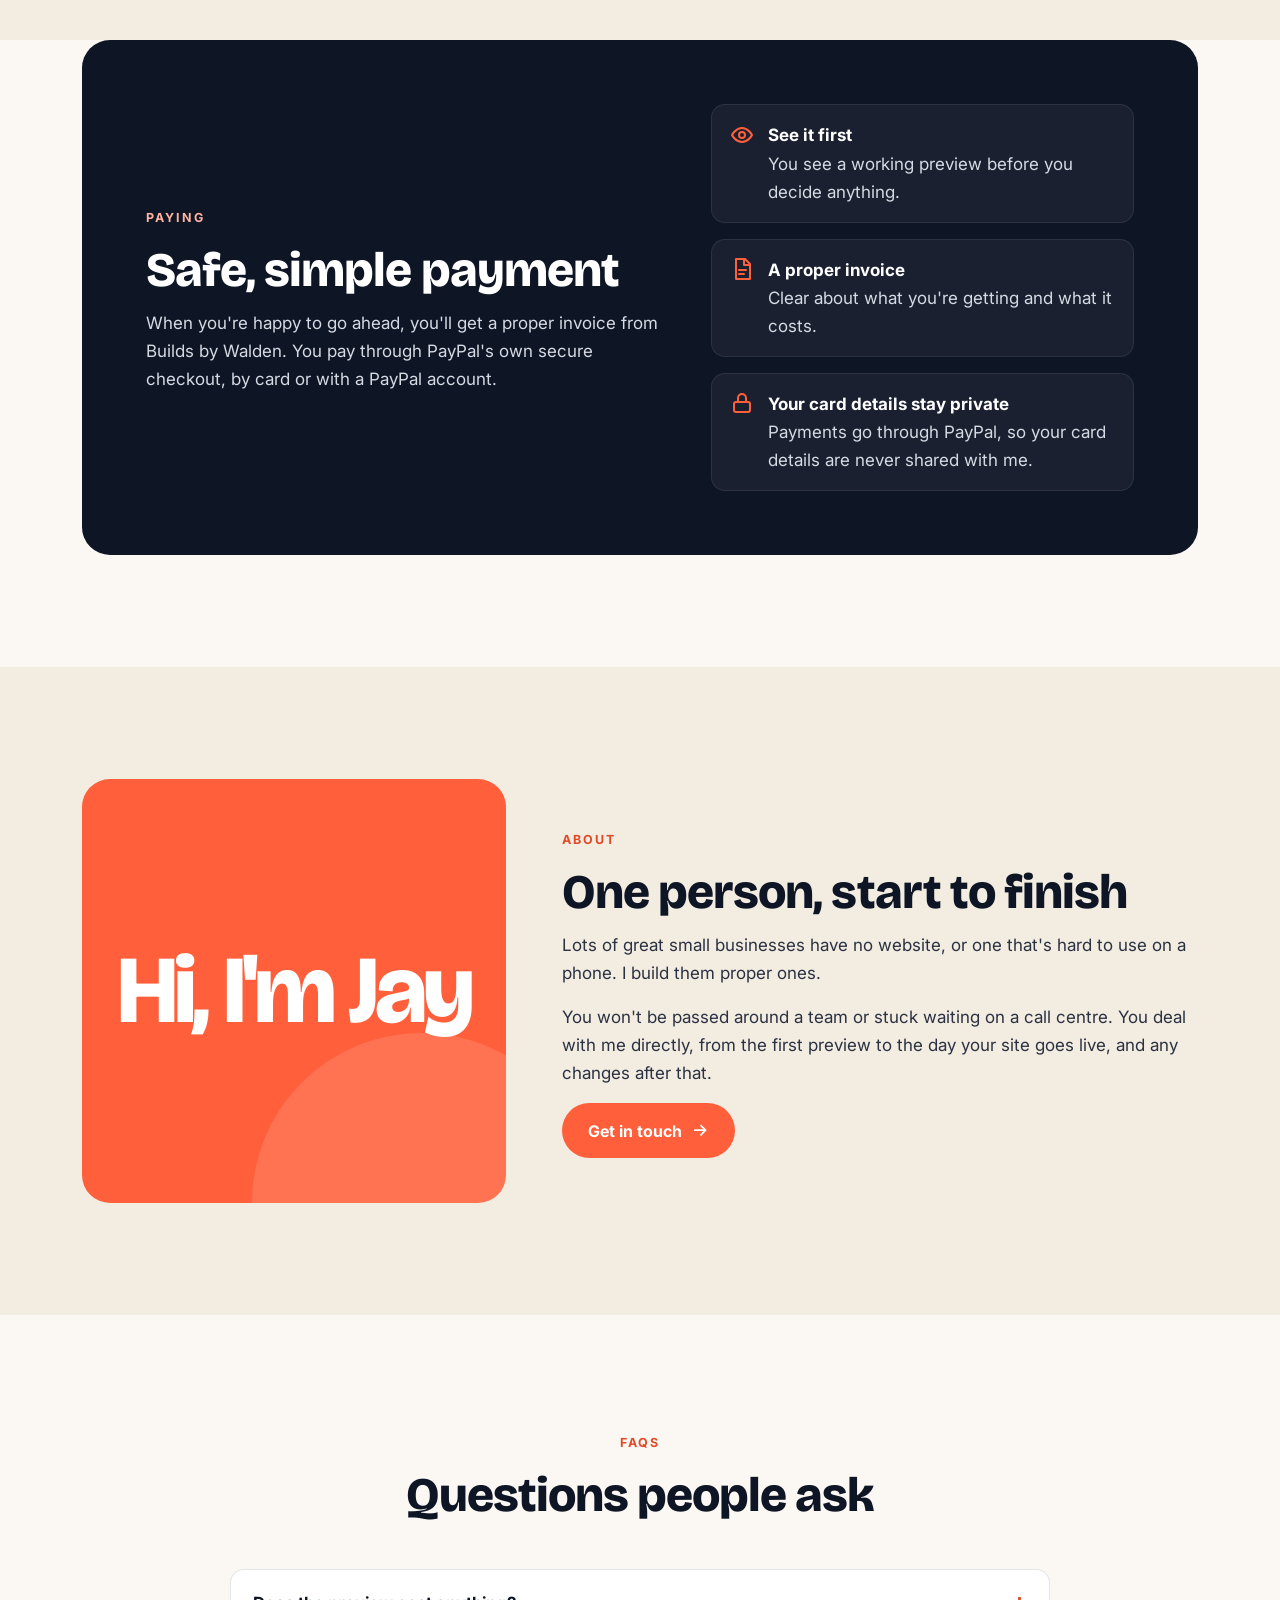
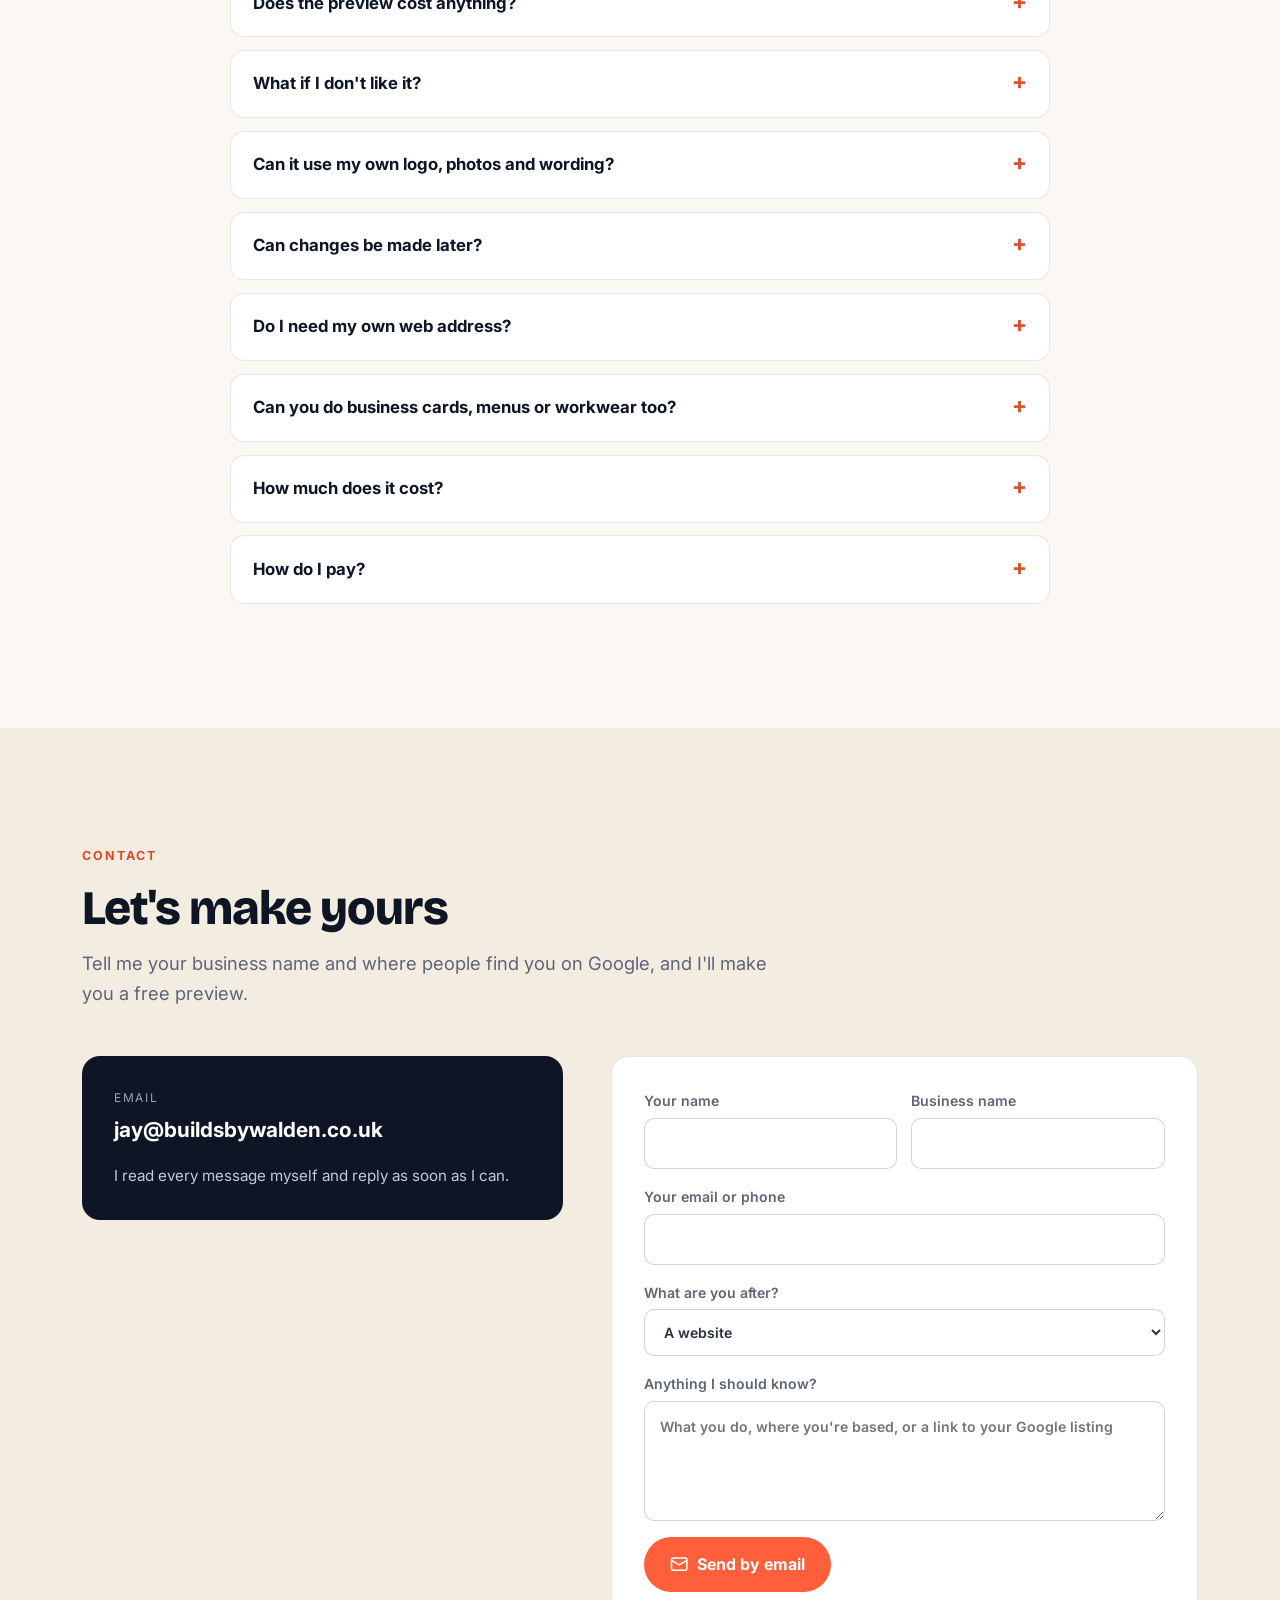
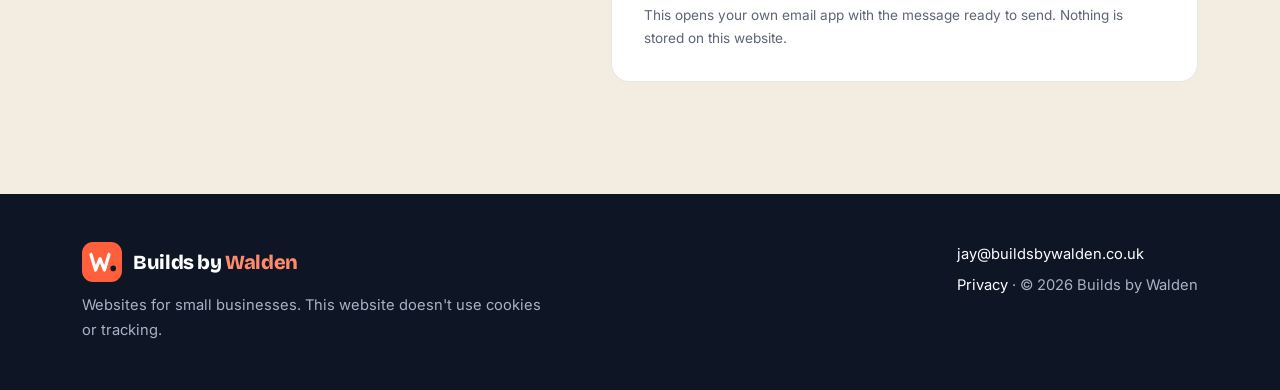
==== commit 67796f17: "Add files via upload" ====
--- a/index.html
+++ b/index.html
@@ -87,6 +87,9 @@
 .feature .fic{width:48px;height:48px;border-radius:12px;background:rgba(255,95,58,.12);color:var(--coral-dark);display:grid;place-items:center;margin-bottom:1rem}
 .feature .fic .ic{width:24px;height:24px}
 .feature p{color:var(--muted);font-size:.96rem}
+.features.four{grid-template-columns:repeat(4,1fr)}
+.print-note{text-align:center;margin-top:1.8rem;color:var(--muted)}
+.print-note a{color:var(--coral-dark);font-weight:600}
 /* examples */
 .examples{display:grid;grid-template-columns:repeat(2,1fr);gap:2rem}
 .example figcaption{display:flex;justify-content:space-between;align-items:baseline;gap:1rem;margin-top:.9rem}
@@ -124,8 +127,8 @@
 .mail-card p{color:#c3c9d6;margin-top:1rem;font-size:.95rem}
 form{background:var(--card);border:1px solid var(--line);border-radius:var(--radius);padding:2rem}
 form label{display:block;font-weight:600;font-size:.88rem;color:var(--muted);margin-bottom:1rem}
-form input,form textarea{display:block;width:100%;margin-top:.35rem;font:inherit;padding:.8rem .95rem;border:1px solid rgba(14,21,37,.18);border-radius:10px;background:#fff;color:var(--text)}
-form input:focus,form textarea:focus{outline:2px solid rgba(255,95,58,.35);border-color:var(--coral)}
+form input,form textarea,form select{display:block;width:100%;margin-top:.35rem;font:inherit;padding:.8rem .95rem;border:1px solid rgba(14,21,37,.18);border-radius:10px;background:#fff;color:var(--text)}
+form input:focus,form textarea:focus,form select:focus{outline:2px solid rgba(255,95,58,.35);border-color:var(--coral)}
 .f2{display:grid;grid-template-columns:1fr 1fr;gap:.9rem}
 .small{font-size:.85rem;color:var(--muted);margin-top:.8rem}
 /* footer */
@@ -142,7 +145,7 @@
 /* responsive */
 @media (max-width:960px){
   .hero-grid,.pay,.about,.contact{grid-template-columns:1fr}
-  .steps,.features{grid-template-columns:1fr 1fr}
+  .steps,.features,.features.four{grid-template-columns:1fr 1fr}
   .strip ul{grid-template-columns:1fr 1fr}
   .strip li:nth-child(2){border-right:0}
   .strip li{border-bottom:1px solid rgba(255,255,255,.08)}
@@ -155,7 +158,7 @@
   .links.open{display:flex}
   .links a:not(.btn){padding:.9rem 0;border-bottom:1px solid var(--line)}
   .links .btn{margin-top:1rem;justify-content:center;padding:.95rem}
-  .steps,.features,.examples{grid-template-columns:1fr}
+  .steps,.features,.features.four,.examples{grid-template-columns:1fr}
   .strip ul{grid-template-columns:1fr}
   .strip li{border-right:0}
   .hero-actions .btn{flex:1 1 100%;justify-content:center}
@@ -184,6 +187,10 @@
   <symbol id="i-arrow" viewBox="0 0 24 24"><path fill="none" stroke="currentColor" stroke-width="2.2" stroke-linecap="round" stroke-linejoin="round" d="M5 12h14M13 6l6 6-6 6"/></symbol>
   <symbol id="i-invoice" viewBox="0 0 24 24"><g fill="none" stroke="currentColor" stroke-width="2" stroke-linecap="round" stroke-linejoin="round"><path d="M6 2h9l5 5v15H6z"/><path d="M14 2v6h6M9 13h7M9 17h5"/></g></symbol>
   <symbol id="i-user" viewBox="0 0 24 24"><g fill="none" stroke="currentColor" stroke-width="2" stroke-linecap="round" stroke-linejoin="round"><circle cx="12" cy="8" r="4"/><path d="M4 21a8 8 0 0 1 16 0"/></g></symbol>
+  <symbol id="i-shirt" viewBox="0 0 24 24"><path fill="none" stroke="currentColor" stroke-width="2" stroke-linejoin="round" d="M8 3 3 6l2 5 2-1v11h10V10l2 1 2-5-5-3c-.5 1.6-2 2.6-4 2.6S8.5 4.6 8 3Z"/></symbol>
+  <symbol id="i-card" viewBox="0 0 24 24"><g fill="none" stroke="currentColor" stroke-width="2" stroke-linecap="round" stroke-linejoin="round"><rect x="2" y="5" width="20" height="14" rx="2"/><path d="M6 10h6M6 14h9"/></g></symbol>
+  <symbol id="i-menu" viewBox="0 0 24 24"><g fill="none" stroke="currentColor" stroke-width="2" stroke-linecap="round" stroke-linejoin="round"><path d="M6 2h12a1 1 0 0 1 1 1v18a1 1 0 0 1-1 1H6a1 1 0 0 1-1-1V3a1 1 0 0 1 1-1Z"/><path d="M9 7h6M9 11h6M9 15h4"/></g></symbol>
+  <symbol id="i-sticker" viewBox="0 0 24 24"><g fill="none" stroke="currentColor" stroke-width="2" stroke-linecap="round" stroke-linejoin="round"><path d="M21 12a9 9 0 1 1-9-9h0a9 9 0 0 1 9 9v0l-9 9"/><path d="M21 12h-5a4 4 0 0 0-4 4v5"/></g></symbol>
   <symbol id="logo" viewBox="0 0 40 40"><rect width="40" height="40" rx="11" style="fill:var(--mark,#0e1525)"/><path d="M9 12.5 13.6 28l4.4-11.3L22.4 28 27 12.5" fill="none" stroke="#fff" stroke-width="3.2" stroke-linecap="round" stroke-linejoin="round"/><circle cx="31.2" cy="26.4" r="2.8" style="fill:var(--dot,#ff5f3a)"/></symbol>
 </svg>
 
@@ -195,6 +202,7 @@
       <a href="#how">How it works</a>
       <a href="#included">What you get</a>
       <a href="#examples">Examples</a>
+      <a href="#print">Print &amp; workwear</a>
       <a href="#faqs">FAQs</a>
       <a class="btn btn-coral" href="#contact">Get in touch</a>
     </div>
@@ -286,6 +294,23 @@
   </div>
 </section>
 
+<section class="section alt" id="print">
+  <div class="container">
+    <div class="sec-head center reveal">
+      <span class="eyebrow">Print &amp; workwear</span>
+      <h2>Your branding, beyond the website</h2>
+      <p class="lead">The same logo and colours on the things customers see in person, so everything matches.</p>
+    </div>
+    <div class="features four">
+      <div class="feature reveal"><div class="fic"><svg class="ic"><use href="#i-shirt"/></svg></div><h3>Custom workwear</h3><p>T-shirts, polo shirts and hoodies with your logo, for you and your team.</p></div>
+      <div class="feature reveal"><div class="fic"><svg class="ic"><use href="#i-card"/></svg></div><h3>Business cards</h3><p>Cards to hand out that carry your website, phone number and branding.</p></div>
+      <div class="feature reveal"><div class="fic"><svg class="ic"><use href="#i-menu"/></svg></div><h3>Menus</h3><p>Printed menus for cafés, takeaways and restaurants that match the menu on your website.</p></div>
+      <div class="feature reveal"><div class="fic"><svg class="ic"><use href="#i-sticker"/></svg></div><h3>Stickers</h3><p>Logo stickers for packaging, bags, windows and vans.</p></div>
+    </div>
+    <p class="print-note reveal">Order them with your website or any time after. <a href="#contact">Ask for a price</a></p>
+  </div>
+</section>
+
 <section class="section" style="padding-top:0">
   <div class="container">
     <div class="pay reveal">
@@ -325,6 +350,7 @@
       <details><summary>Can it use my own logo, photos and wording?</summary><p>Yes. The first preview uses stand-in photos and wording, and the final version is personalised to your branding.</p></details>
       <details><summary>Can changes be made later?</summary><p>Yes. Any alterations can be made easily, before and after your site goes live.</p></details>
       <details><summary>Do I need my own web address?</summary><p>If you already have one, your new website can go on it. If you don't, I can help you get one.</p></details>
+      <details><summary>Can you do business cards, menus or workwear too?</summary><p>Yes. I can make custom workwear, business cards, menus and stickers in your branding, to match your website. Ask and I'll send you a price.</p></details>
       <details><summary>How much does it cost?</summary><p>Every business is different, so you'll get a clear price before anything is agreed.</p></details>
       <details><summary>How do I pay?</summary><p>By PayPal invoice. You can pay by card or with a PayPal account, through PayPal's secure checkout.</p></details>
     </div>
@@ -343,6 +369,7 @@
       <form class="reveal" id="enquiry">
         <div class="f2"><label>Your name<input name="name" required autocomplete="name"></label><label>Business name<input name="business" required autocomplete="organization"></label></div>
         <label>Your email or phone<input name="contact" required></label>
+        <label>What are you after?<select name="want"><option>A website</option><option>Print or workwear</option><option>Both</option></select></label>
         <label>Anything I should know?<textarea name="msg" rows="4" placeholder="What you do, where you're based, or a link to your Google listing"></textarea></label>
         <button class="btn btn-coral" type="submit"><svg class="ic"><use href="#i-mail"/></svg>Send by email</button>
         <p class="small">This opens your own email app with the message ready to send. Nothing is stored on this website.</p>
@@ -359,7 +386,7 @@
     </div>
     <div>
       <p><a href="mailto:jay@buildsbywalden.co.uk">jay@buildsbywalden.co.uk</a></p>
-      <p style="margin-top:.4rem">© <span id="yr">2026</span> Builds by Walden</p>
+      <p style="margin-top:.4rem"><a href="privacy.html">Privacy</a> · © <span id="yr">2026</span> Builds by Walden</p>
     </div>
   </div>
 </footer>
@@ -376,8 +403,11 @@
   document.getElementById('yr').textContent=new Date().getFullYear();
   document.getElementById('enquiry').addEventListener('submit',function(e){
     e.preventDefault();var d=new FormData(e.target);
-    var body='Hi Jay,\n\nMy name is '+d.get('name')+' from '+d.get('business')+'.\n\n'+(d.get('msg')||'I\'d like a free preview of a new website.')+'\n\nYou can reach me on '+d.get('contact')+'.';
-    location.href='mailto:jay@buildsbywalden.co.uk?subject='+encodeURIComponent('Website preview for '+d.get('business'))+'&body='+encodeURIComponent(body);
+    var want=d.get('want')||'A website';
+    var ask={'A website':'I\'d like a free preview of a new website.','Print or workwear':'I\'m interested in print or workwear with our branding.','Both':'I\'d like a free preview of a new website, and I\'m interested in print or workwear too.'}[want];
+    var body='Hi Jay,\n\nMy name is '+d.get('name')+' from '+d.get('business')+'.\n\n'+(d.get('msg')||ask)+(d.get('msg')?'\n\nI\'m after: '+want.toLowerCase()+'.':'')+'\n\nYou can reach me on '+d.get('contact')+'.';
+    var subj=want==='Print or workwear'?'Print or workwear for ':'Website preview for ';
+    location.href='mailto:jay@buildsbywalden.co.uk?subject='+encodeURIComponent(subj+d.get('business'))+'&body='+encodeURIComponent(body);
   });
 })();
 </script>
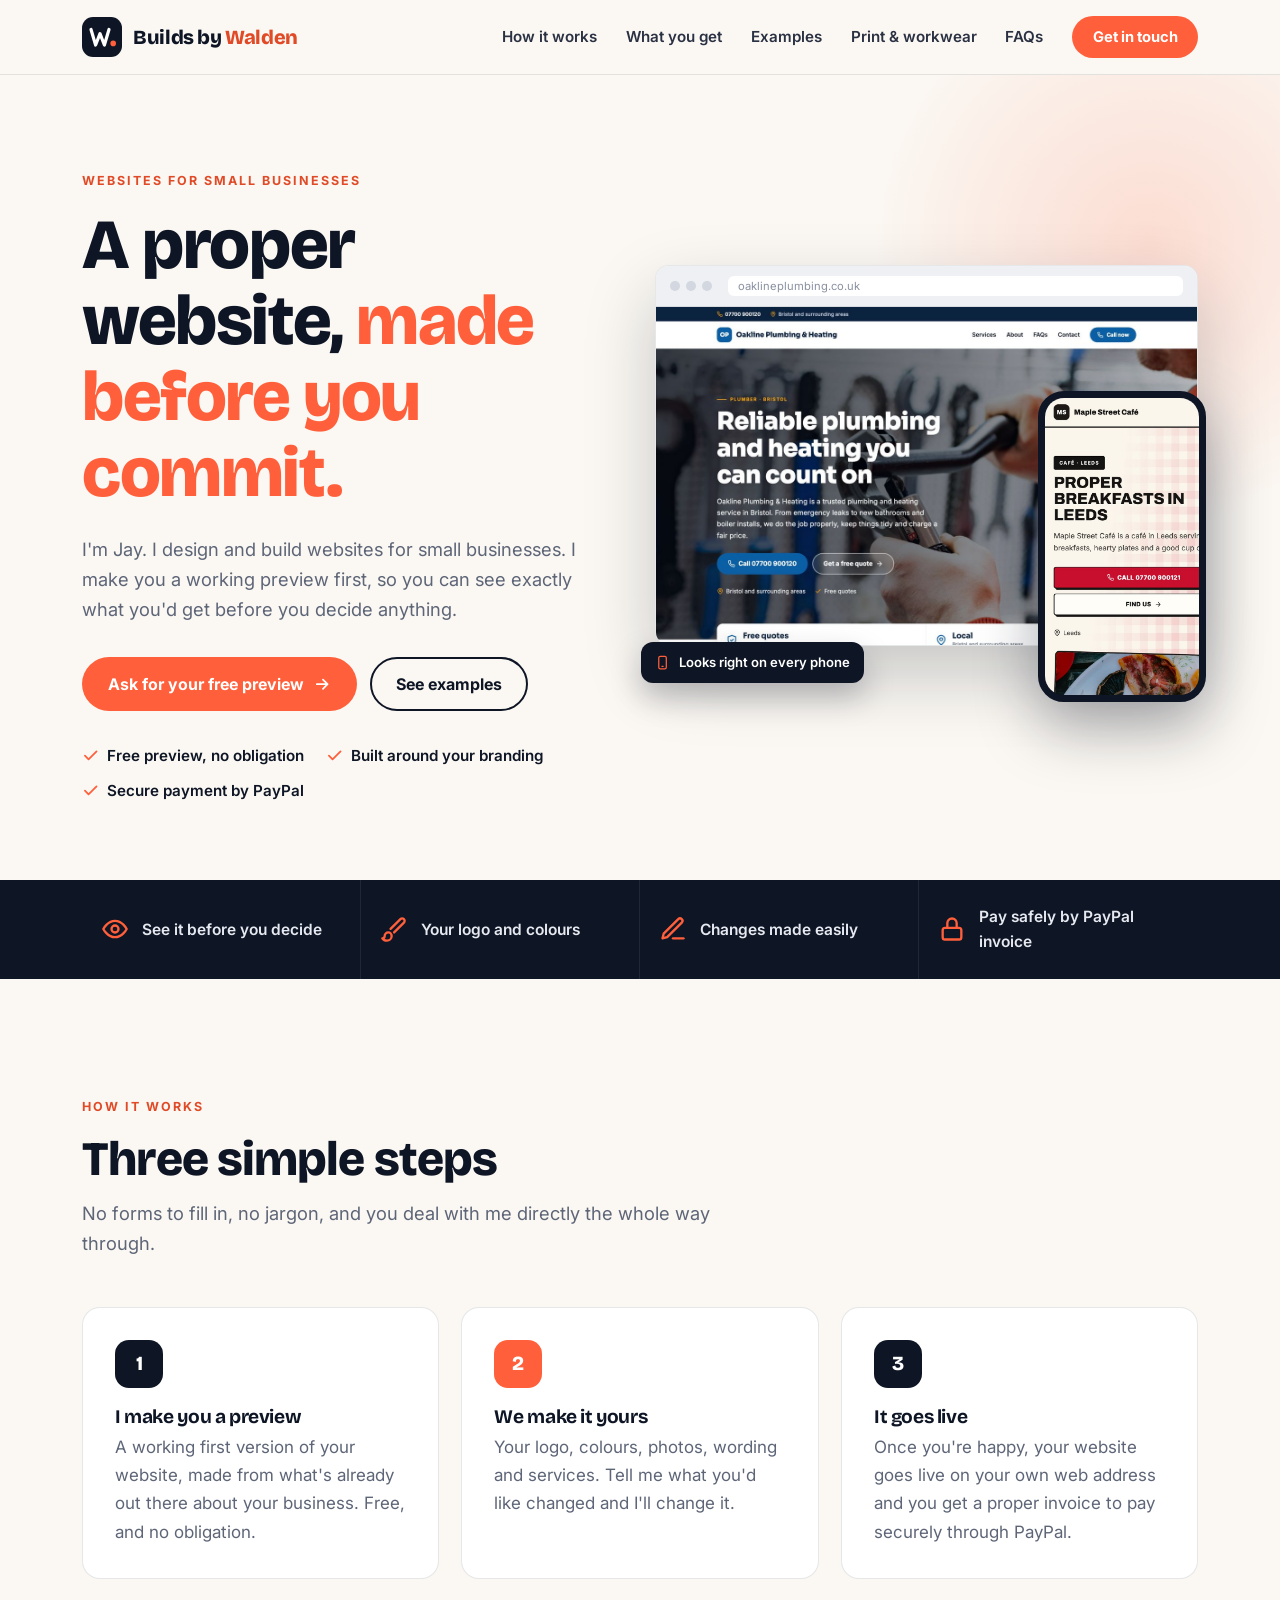
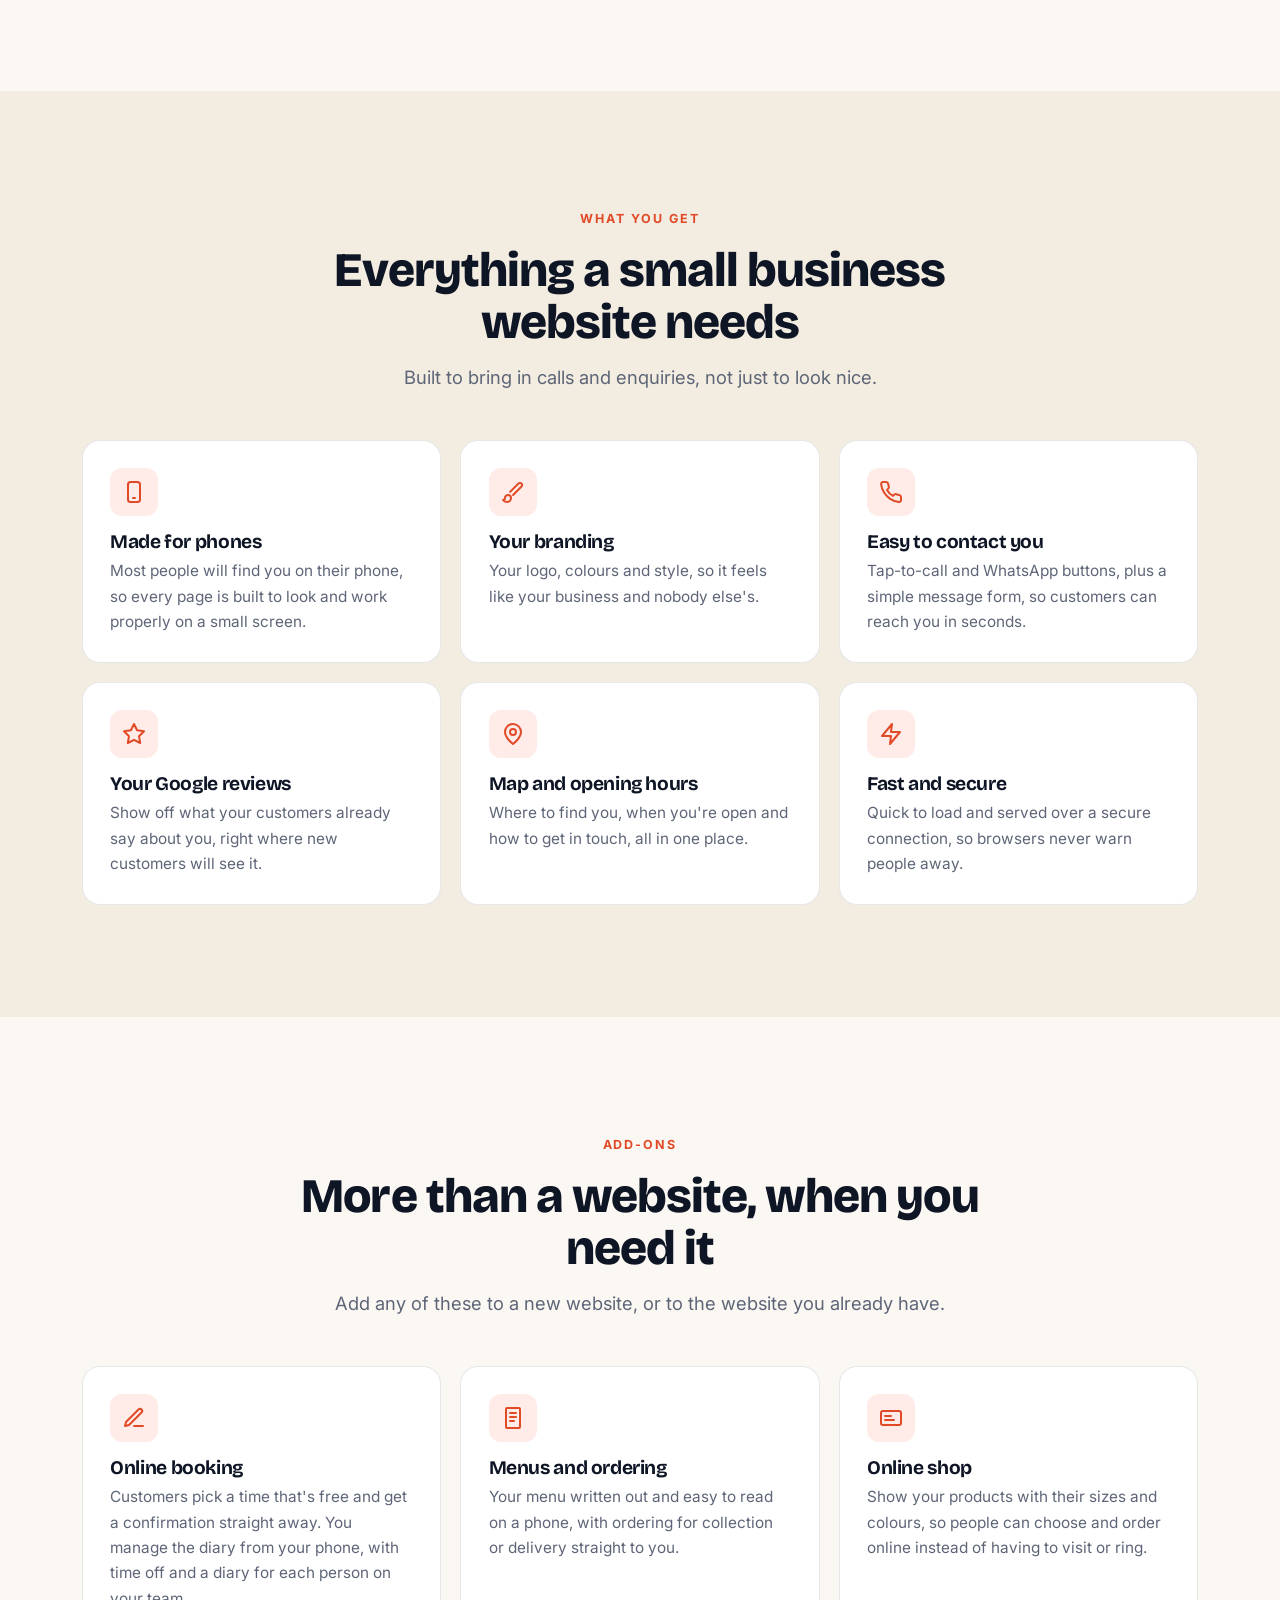
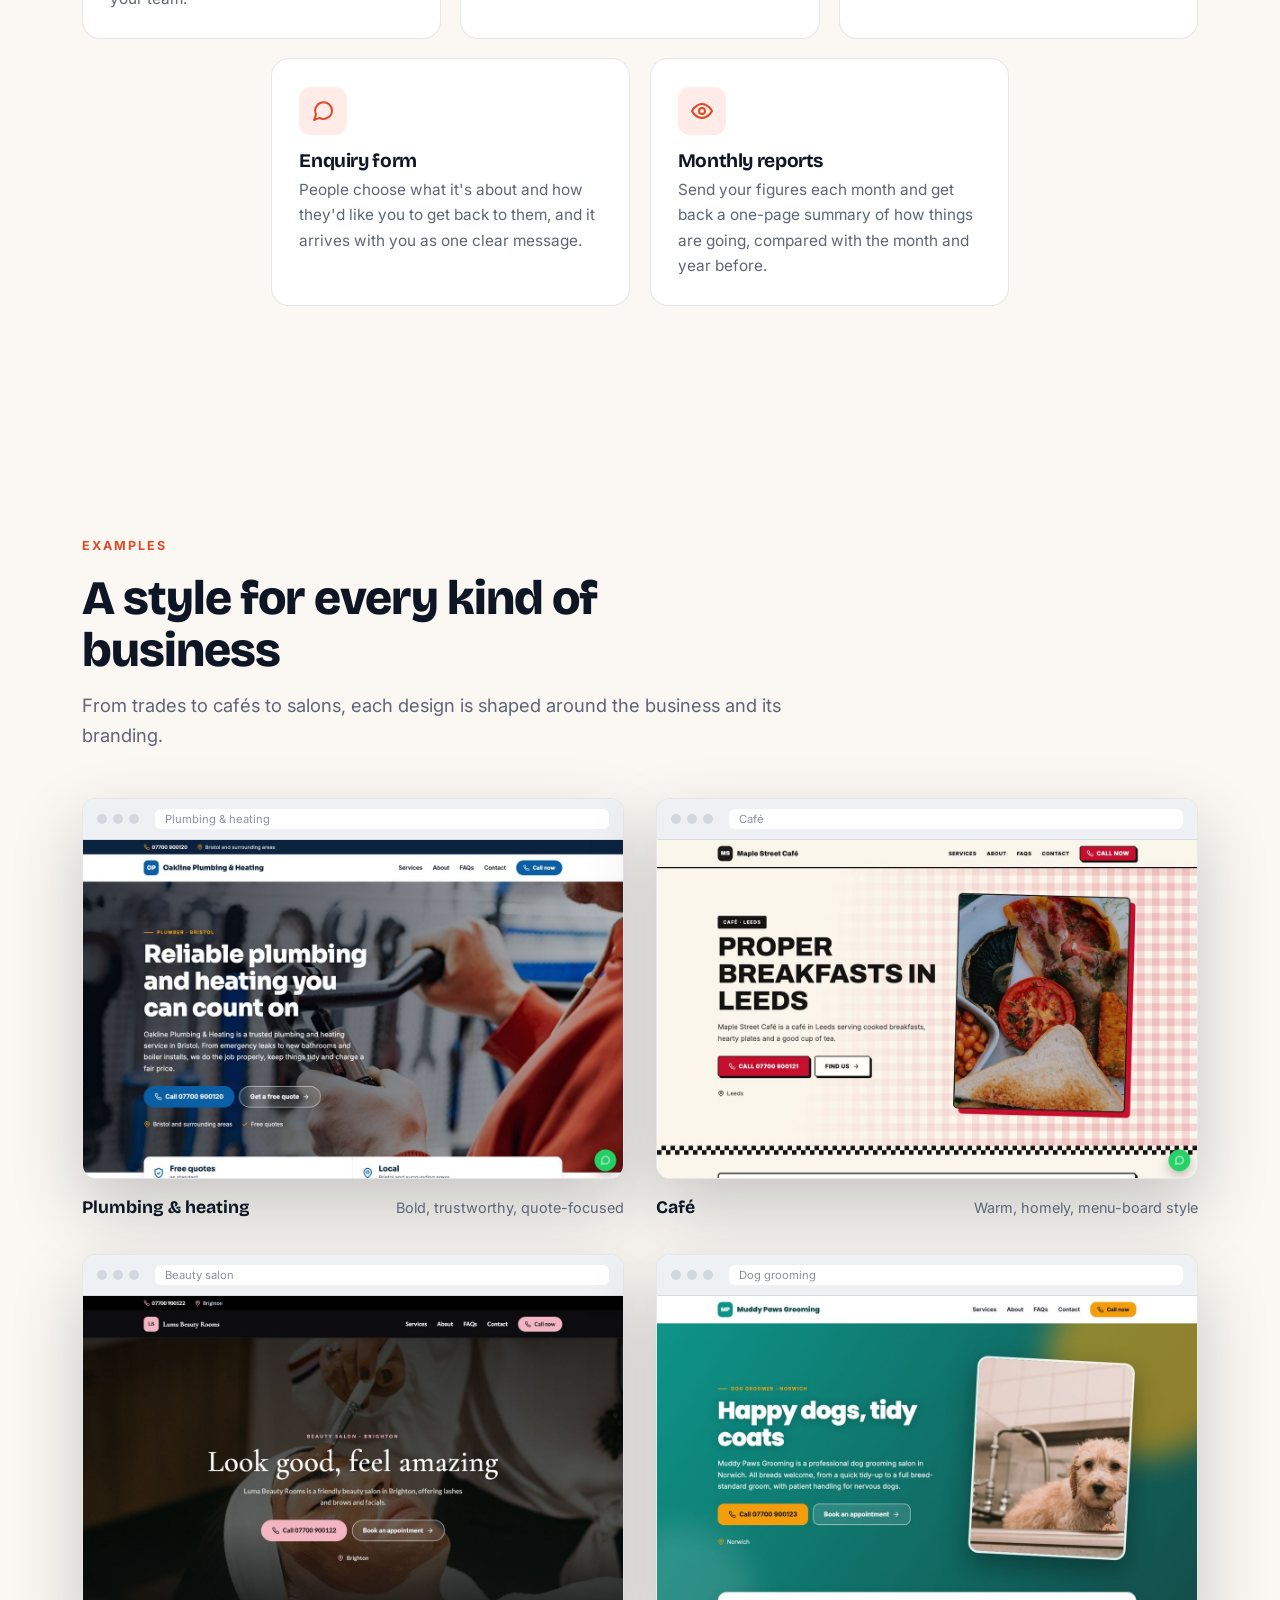
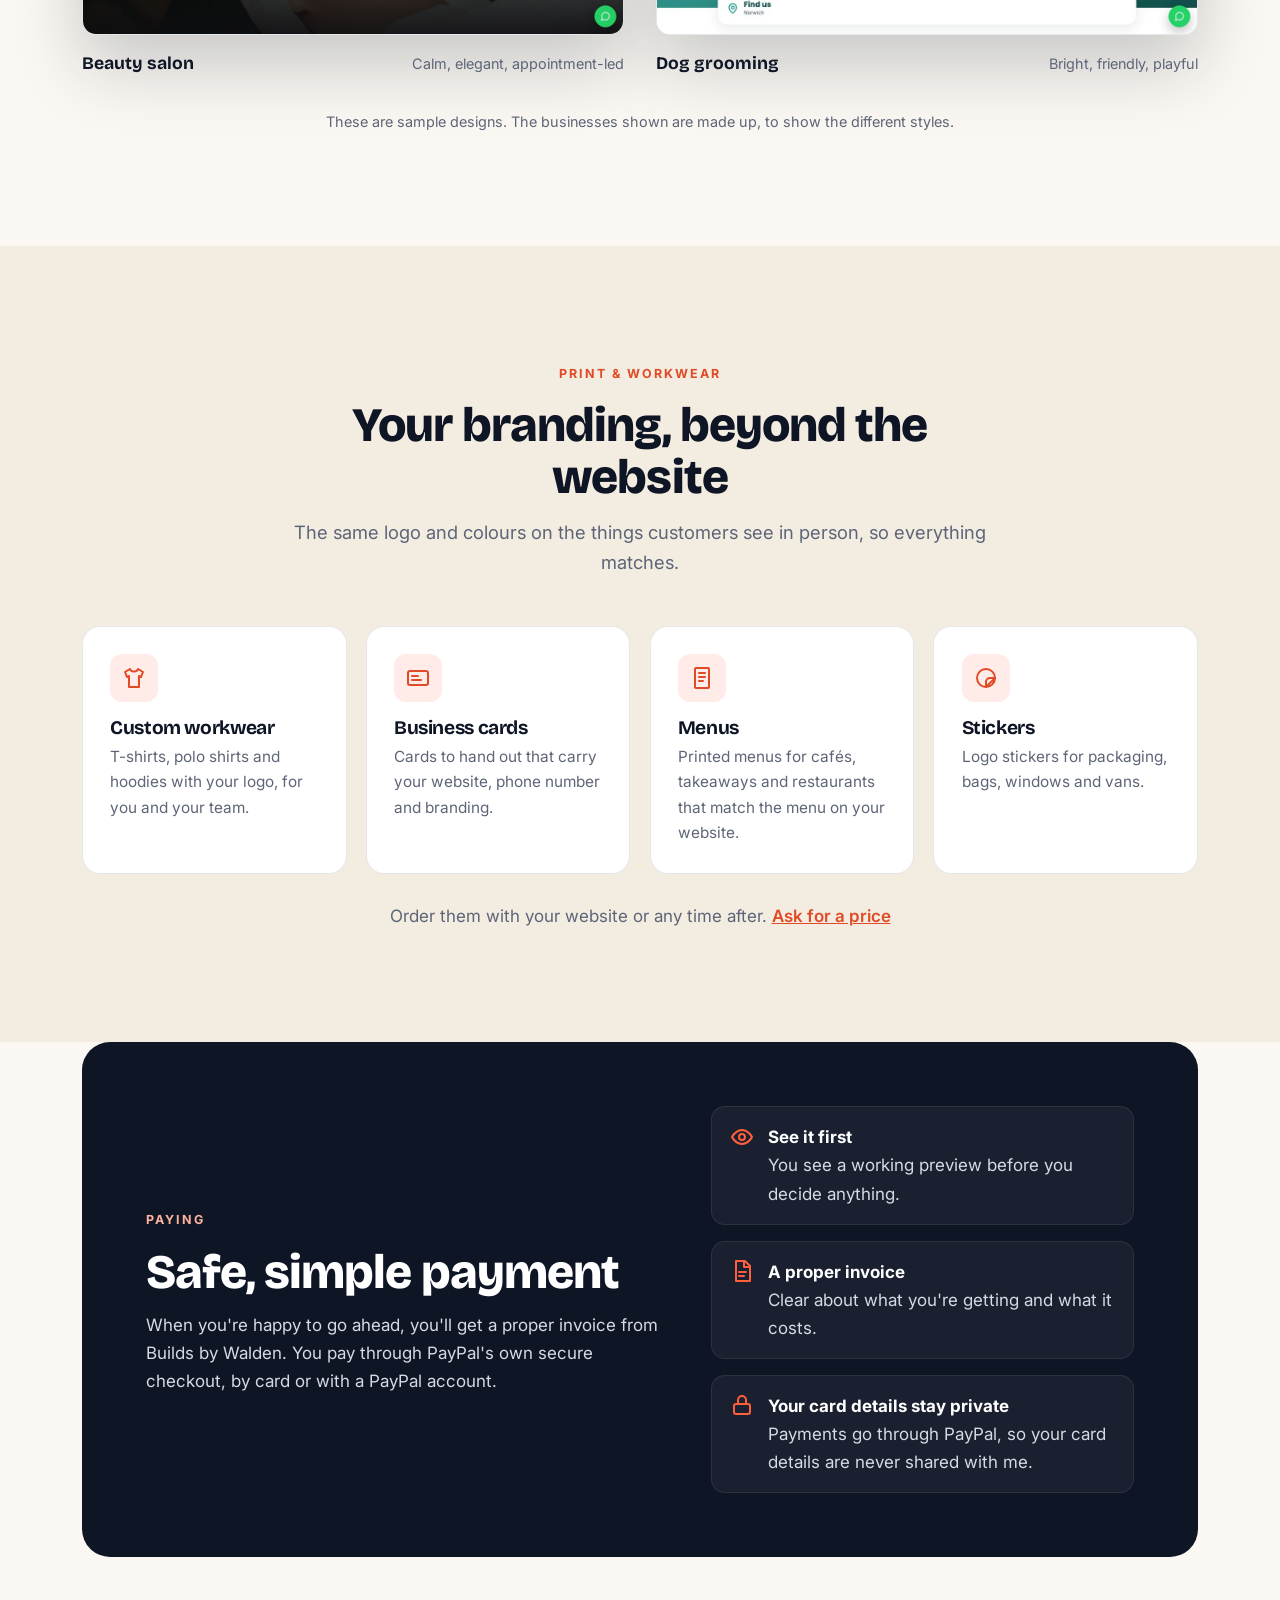
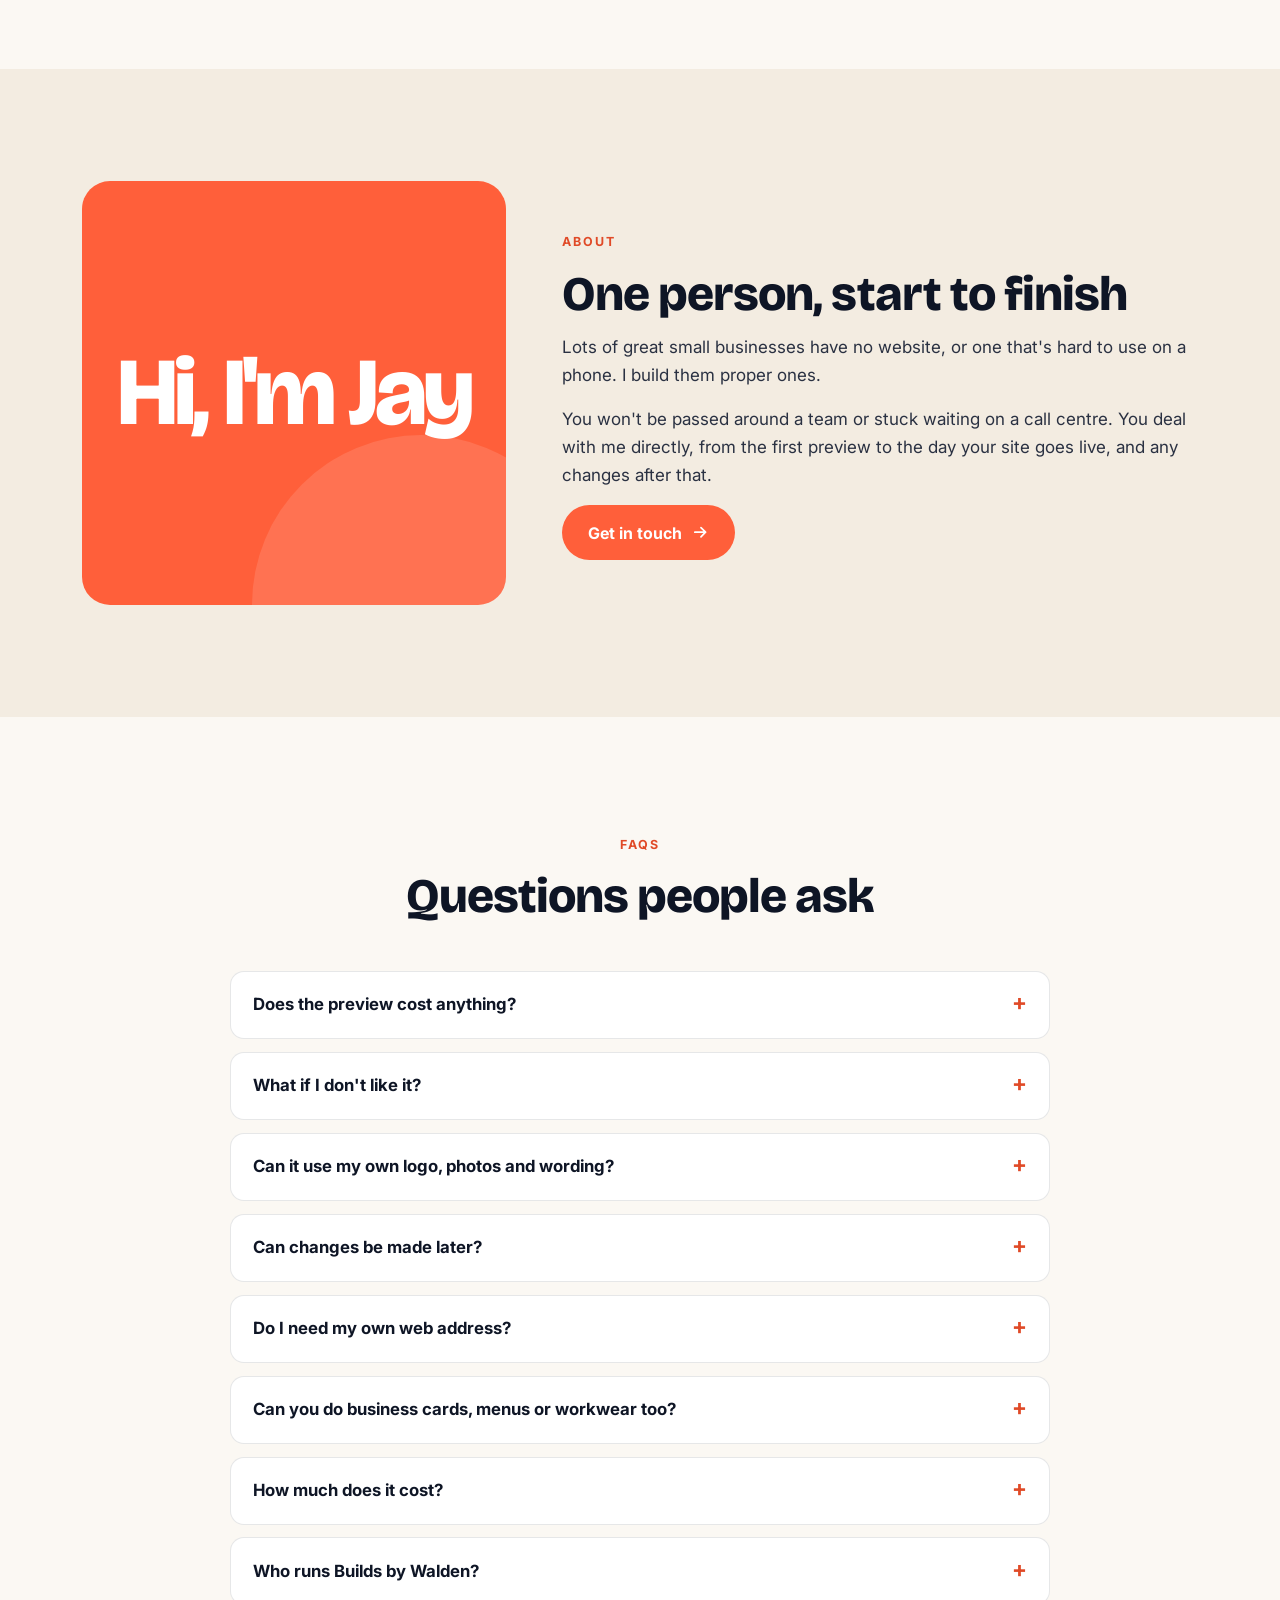
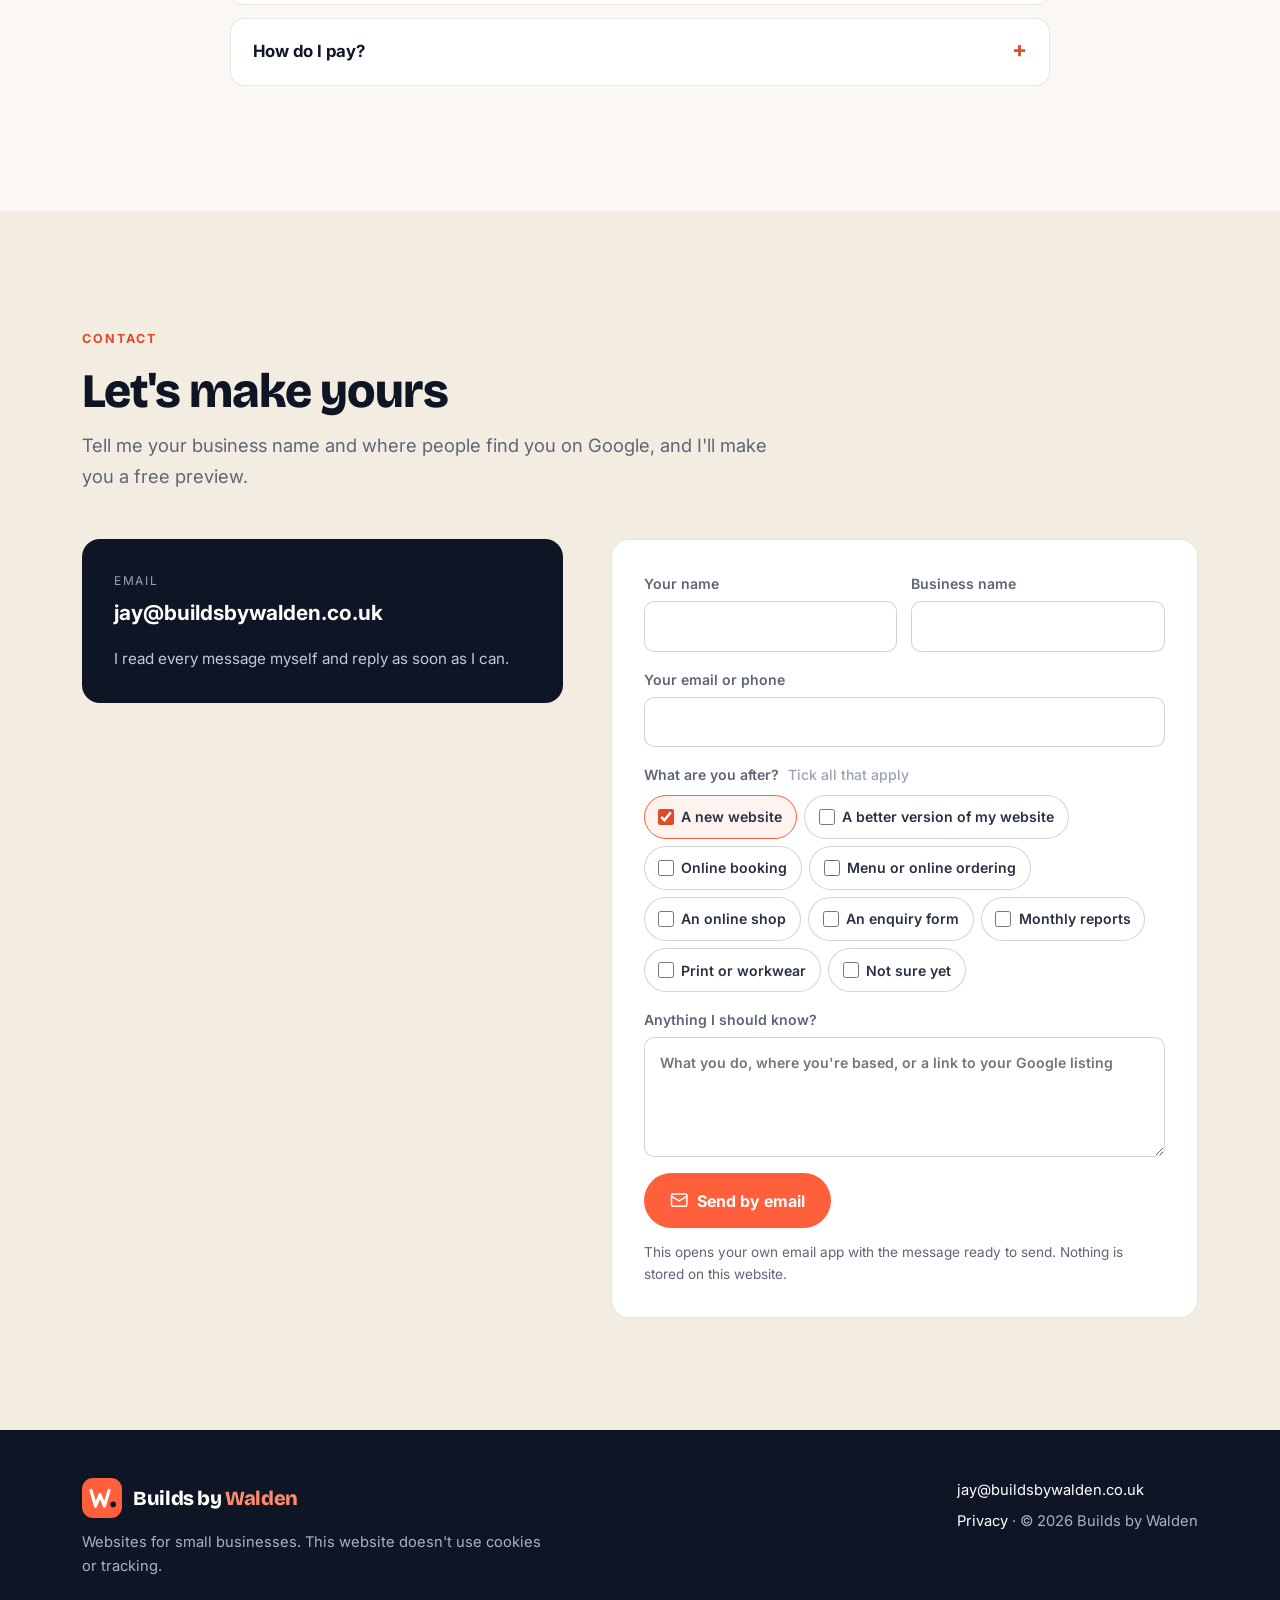
==== commit ca783141: "Add files via upload" ====
--- a/index.html
+++ b/index.html
@@ -88,6 +88,8 @@
 .feature .fic .ic{width:24px;height:24px}
 .feature p{color:var(--muted);font-size:.96rem}
 .features.four{grid-template-columns:repeat(4,1fr)}
+#addons .features{display:flex;flex-wrap:wrap;justify-content:center}     /* five cards: the last row sits in the middle */
+#addons .feature{flex:0 1 calc((100% - 2.4rem)/3)}
 .print-note{text-align:center;margin-top:1.8rem;color:var(--muted)}
 .print-note a{color:var(--coral-dark);font-weight:600}
 /* examples */
@@ -129,6 +131,12 @@
 form label{display:block;font-weight:600;font-size:.88rem;color:var(--muted);margin-bottom:1rem}
 form input,form textarea,form select{display:block;width:100%;margin-top:.35rem;font:inherit;padding:.8rem .95rem;border:1px solid rgba(14,21,37,.18);border-radius:10px;background:#fff;color:var(--text)}
 form input:focus,form textarea:focus,form select:focus{outline:2px solid rgba(255,95,58,.35);border-color:var(--coral)}
+.wants{border:0;padding:0;margin:0 0 1rem;display:flex;flex-wrap:wrap;gap:.45rem}
+.wants legend{font-weight:600;font-size:.88rem;color:var(--muted);margin-bottom:.5rem;padding:0}
+.wants legend span{font-weight:500;color:#9aa3b5;margin-left:.35rem}
+.wants label{display:inline-flex;align-items:center;gap:.45rem;margin:0;padding:.5rem .85rem;border:1px solid rgba(14,21,37,.18);border-radius:999px;background:#fff;color:var(--text);font-weight:600;font-size:.88rem;cursor:pointer;min-height:44px}
+.wants input{display:inline-block;width:auto;margin:0;padding:0;accent-color:var(--coral-dark);width:16px;height:16px}
+.wants label:has(input:checked){border-color:var(--coral);background:#fff3ef}
 .f2{display:grid;grid-template-columns:1fr 1fr;gap:.9rem}
 .small{font-size:.85rem;color:var(--muted);margin-top:.8rem}
 /* footer */
@@ -146,6 +154,7 @@
 @media (max-width:960px){
   .hero-grid,.pay,.about,.contact{grid-template-columns:1fr}
   .steps,.features,.features.four{grid-template-columns:1fr 1fr}
+  #addons .feature{flex-basis:calc((100% - 1.2rem)/2)}
   .strip ul{grid-template-columns:1fr 1fr}
   .strip li:nth-child(2){border-right:0}
   .strip li{border-bottom:1px solid rgba(255,255,255,.08)}
@@ -159,6 +168,7 @@
   .links a:not(.btn){padding:.9rem 0;border-bottom:1px solid var(--line)}
   .links .btn{margin-top:1rem;justify-content:center;padding:.95rem}
   .steps,.features,.features.four,.examples{grid-template-columns:1fr}
+  #addons .feature{flex-basis:100%}
   .strip ul{grid-template-columns:1fr}
   .strip li{border-right:0}
   .hero-actions .btn{flex:1 1 100%;justify-content:center}
@@ -277,6 +287,23 @@
   </div>
 </section>
 
+<section class="section" id="addons">
+  <div class="container">
+    <div class="sec-head center reveal">
+      <span class="eyebrow">Add-ons</span>
+      <h2>More than a website, when you need it</h2>
+      <p class="lead">Add any of these to a new website, or to the website you already have.</p>
+    </div>
+    <div class="features">
+      <div class="feature reveal"><div class="fic"><svg class="ic"><use href="#i-edit"/></svg></div><h3>Online booking</h3><p>Customers pick a time that's free and get a confirmation straight away. You manage the diary from your phone, with time off and a diary for each person on your team.</p></div>
+      <div class="feature reveal"><div class="fic"><svg class="ic"><use href="#i-menu"/></svg></div><h3>Menus and ordering</h3><p>Your menu written out and easy to read on a phone, with ordering for collection or delivery straight to you.</p></div>
+      <div class="feature reveal"><div class="fic"><svg class="ic"><use href="#i-card"/></svg></div><h3>Online shop</h3><p>Show your products with their sizes and colours, so people can choose and order online instead of having to visit or ring.</p></div>
+      <div class="feature reveal"><div class="fic"><svg class="ic"><use href="#i-msg"/></svg></div><h3>Enquiry form</h3><p>People choose what it's about and how they'd like you to get back to them, and it arrives with you as one clear message.</p></div>
+      <div class="feature reveal"><div class="fic"><svg class="ic"><use href="#i-eye"/></svg></div><h3>Monthly reports</h3><p>Send your figures each month and get back a one-page summary of how things are going, compared with the month and year before.</p></div>
+    </div>
+  </div>
+</section>
+
 <section class="section" id="examples">
   <div class="container">
     <div class="sec-head reveal">
@@ -351,7 +378,8 @@
       <details><summary>Can changes be made later?</summary><p>Yes. Any alterations can be made easily, before and after your site goes live.</p></details>
       <details><summary>Do I need my own web address?</summary><p>If you already have one, your new website can go on it. If you don't, I can help you get one.</p></details>
       <details><summary>Can you do business cards, menus or workwear too?</summary><p>Yes. I can make custom workwear, business cards, menus and stickers in your branding, to match your website. Ask and I'll send you a price.</p></details>
-      <details><summary>How much does it cost?</summary><p>Every business is different, so you'll get a clear price before anything is agreed.</p></details>
+      <details><summary>How much does it cost?</summary><p>Every business is different, so you'll get a clear price before anything is agreed. There are two ways to pay: a one-off set-up fee and then a small monthly fee, or nothing upfront and a monthly plan for a minimum term (paying upfront always works out cheaper). The monthly fee covers hosting, your web address and support.</p></details>
+      <details><summary>Who runs Builds by Walden?</summary><p>Me, Jay. I work with small businesses across the UK, online, and you deal with me from the first preview to the finished website.</p></details>
       <details><summary>How do I pay?</summary><p>By PayPal invoice. You can pay by card or with a PayPal account, through PayPal's secure checkout.</p></details>
     </div>
   </div>
@@ -369,7 +397,17 @@
       <form class="reveal" id="enquiry">
         <div class="f2"><label>Your name<input name="name" required autocomplete="name"></label><label>Business name<input name="business" required autocomplete="organization"></label></div>
         <label>Your email or phone<input name="contact" required></label>
-        <label>What are you after?<select name="want"><option>A website</option><option>Print or workwear</option><option>Both</option></select></label>
+        <fieldset class="wants"><legend>What are you after? <span>Tick all that apply</span></legend>
+          <label><input type="checkbox" name="want" value="a new website" checked>A new website</label>
+          <label><input type="checkbox" name="want" value="a better version of my current website">A better version of my website</label>
+          <label><input type="checkbox" name="want" value="online booking">Online booking</label>
+          <label><input type="checkbox" name="want" value="a menu or online ordering">Menu or online ordering</label>
+          <label><input type="checkbox" name="want" value="an online shop">An online shop</label>
+          <label><input type="checkbox" name="want" value="an enquiry form">An enquiry form</label>
+          <label><input type="checkbox" name="want" value="monthly reports">Monthly reports</label>
+          <label><input type="checkbox" name="want" value="print or workwear">Print or workwear</label>
+          <label><input type="checkbox" name="want" value="not sure yet">Not sure yet</label>
+        </fieldset>
         <label>Anything I should know?<textarea name="msg" rows="4" placeholder="What you do, where you're based, or a link to your Google listing"></textarea></label>
         <button class="btn btn-coral" type="submit"><svg class="ic"><use href="#i-mail"/></svg>Send by email</button>
         <p class="small">This opens your own email app with the message ready to send. Nothing is stored on this website.</p>
@@ -403,10 +441,14 @@
   document.getElementById('yr').textContent=new Date().getFullYear();
   document.getElementById('enquiry').addEventListener('submit',function(e){
     e.preventDefault();var d=new FormData(e.target);
-    var want=d.get('want')||'A website';
-    var ask={'A website':'I\'d like a free preview of a new website.','Print or workwear':'I\'m interested in print or workwear with our branding.','Both':'I\'d like a free preview of a new website, and I\'m interested in print or workwear too.'}[want];
-    var body='Hi Jay,\n\nMy name is '+d.get('name')+' from '+d.get('business')+'.\n\n'+(d.get('msg')||ask)+(d.get('msg')?'\n\nI\'m after: '+want.toLowerCase()+'.':'')+'\n\nYou can reach me on '+d.get('contact')+'.';
-    var subj=want==='Print or workwear'?'Print or workwear for ':'Website preview for ';
+    var wants=d.getAll('want').filter(function(w){return w!=='not sure yet';});
+    var and=function(xs){return xs.length>1?xs.slice(0,-1).join(', ')+' and '+xs[xs.length-1]:(xs[0]||'');};
+    var site=wants.filter(function(w){return /website/.test(w);}), rest=wants.filter(function(w){return !/website/.test(w);});
+    var ask=site.length?'I\'d like a free preview of '+(site.indexOf('a new website')>-1?'a new website':'a better version of my website')+(rest.length?', and I\'m also interested in '+and(rest):'')+'.':
+      rest.length?'I\'m interested in '+and(rest)+'.':'I\'d like to find out what you could do for my business.';
+    var list=and(wants);
+    var body='Hi Jay,\n\nMy name is '+d.get('name')+' from '+d.get('business')+'.\n\n'+(d.get('msg')||ask)+(d.get('msg')&&wants.length?'\n\nI\'m interested in: '+list+'.':'')+'\n\nYou can reach me on '+d.get('contact')+'.';
+    var subj=site.length?'Website preview for ':(wants.length===1&&wants[0]==='print or workwear'?'Print or workwear for ':'Enquiry from ');
     location.href='mailto:jay@buildsbywalden.co.uk?subject='+encodeURIComponent(subj+d.get('business'))+'&body='+encodeURIComponent(body);
   });
 })();
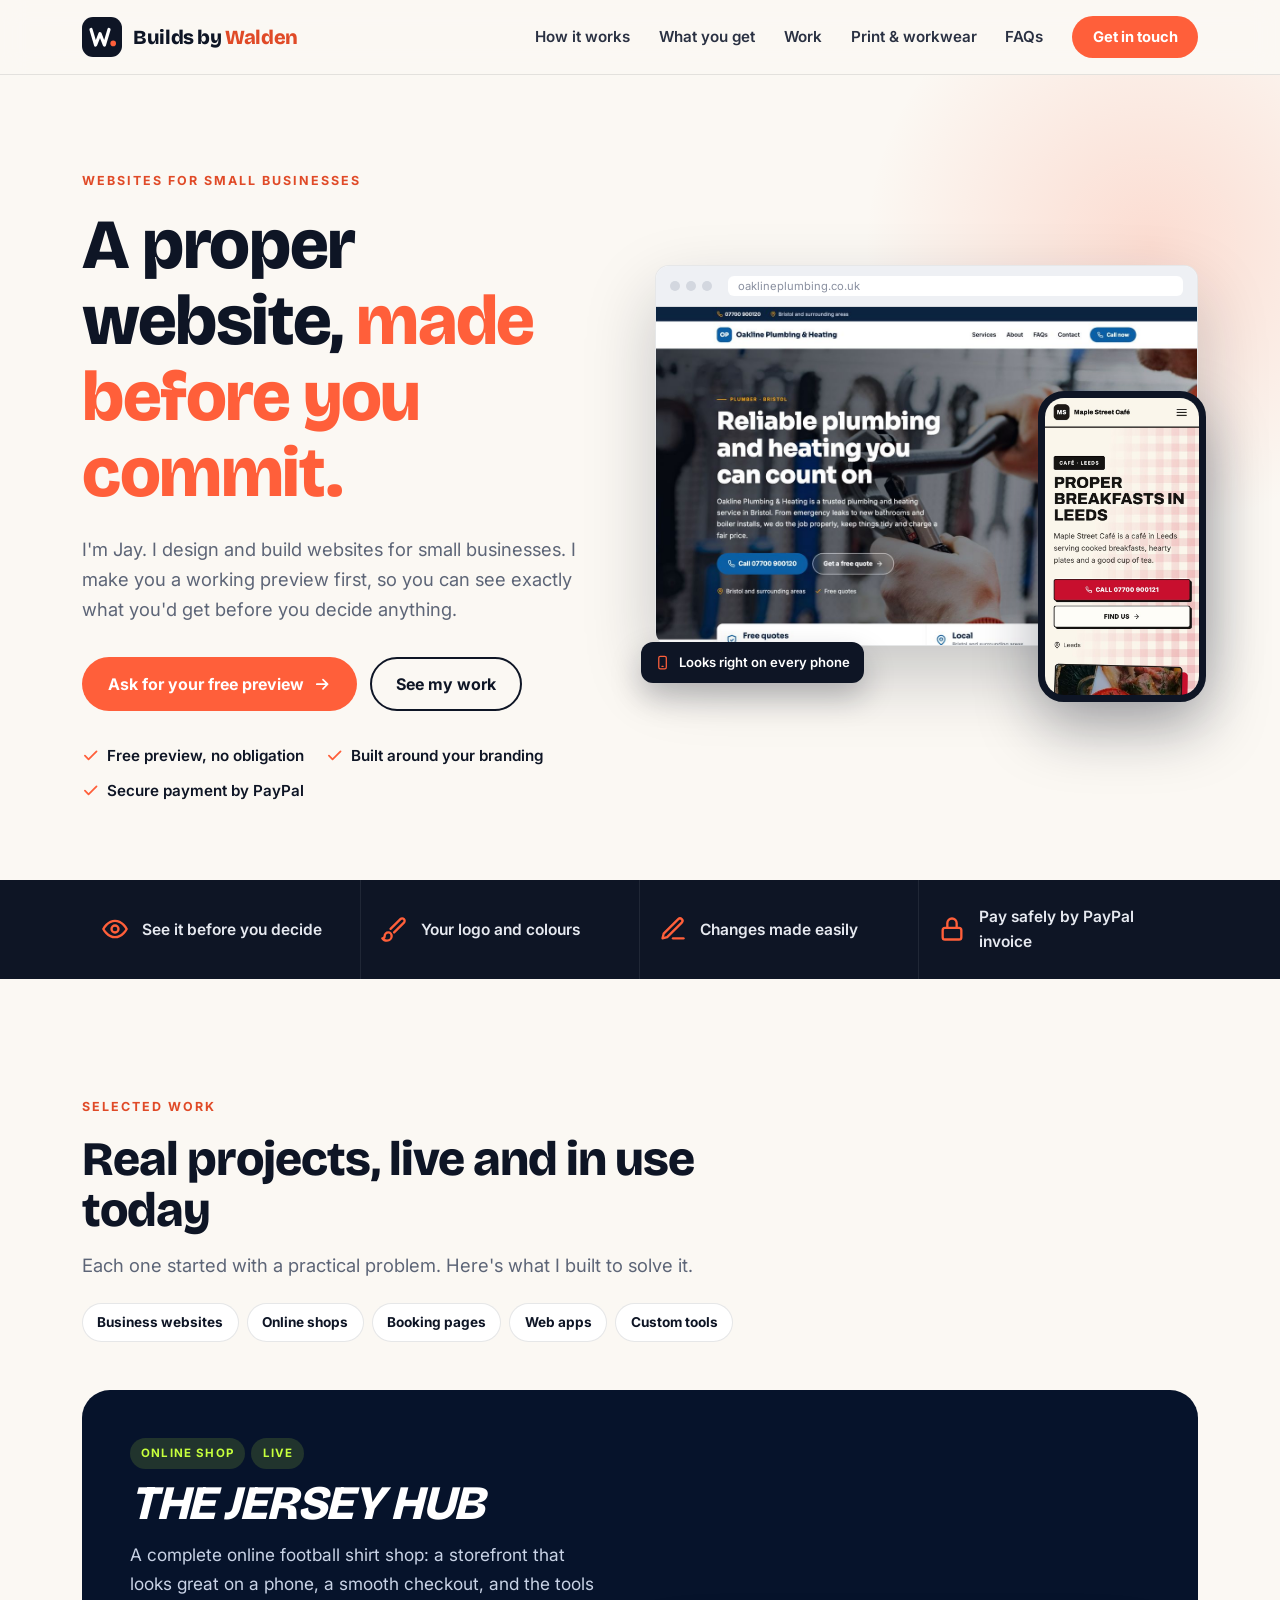
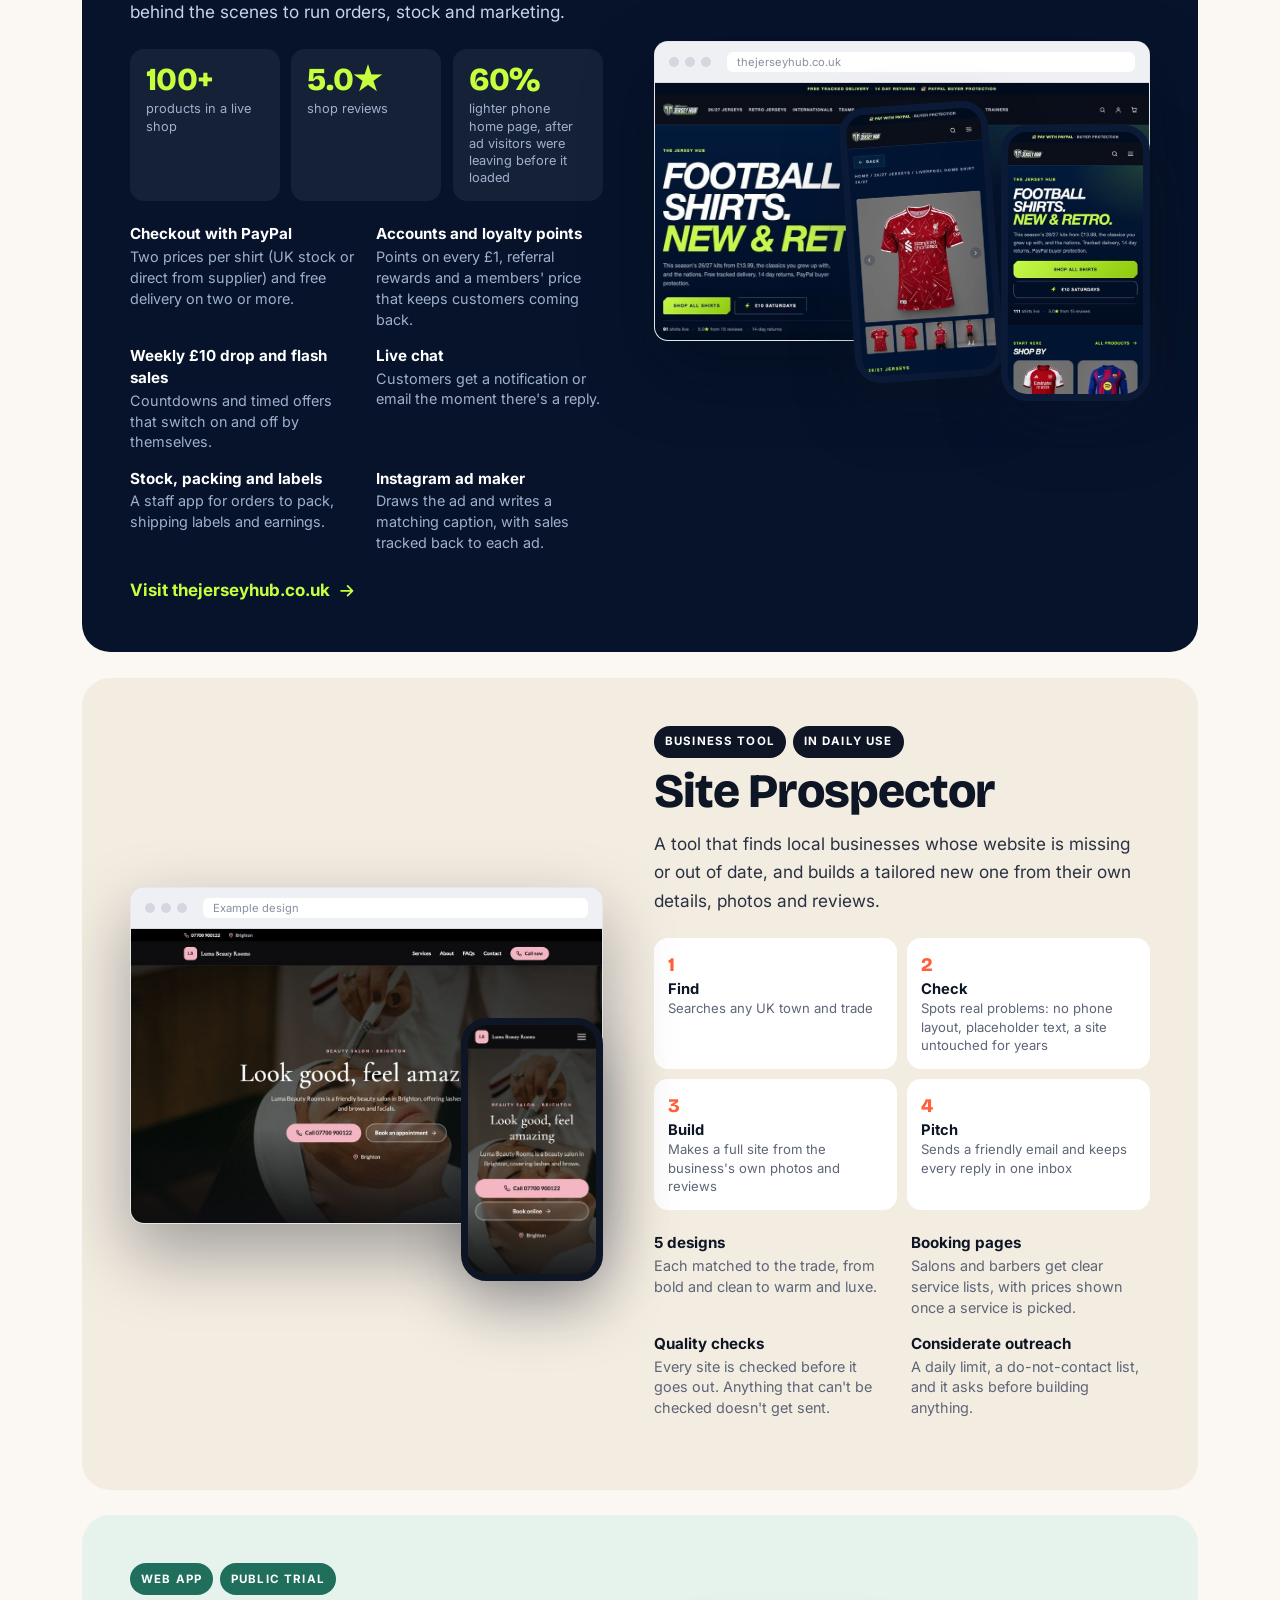
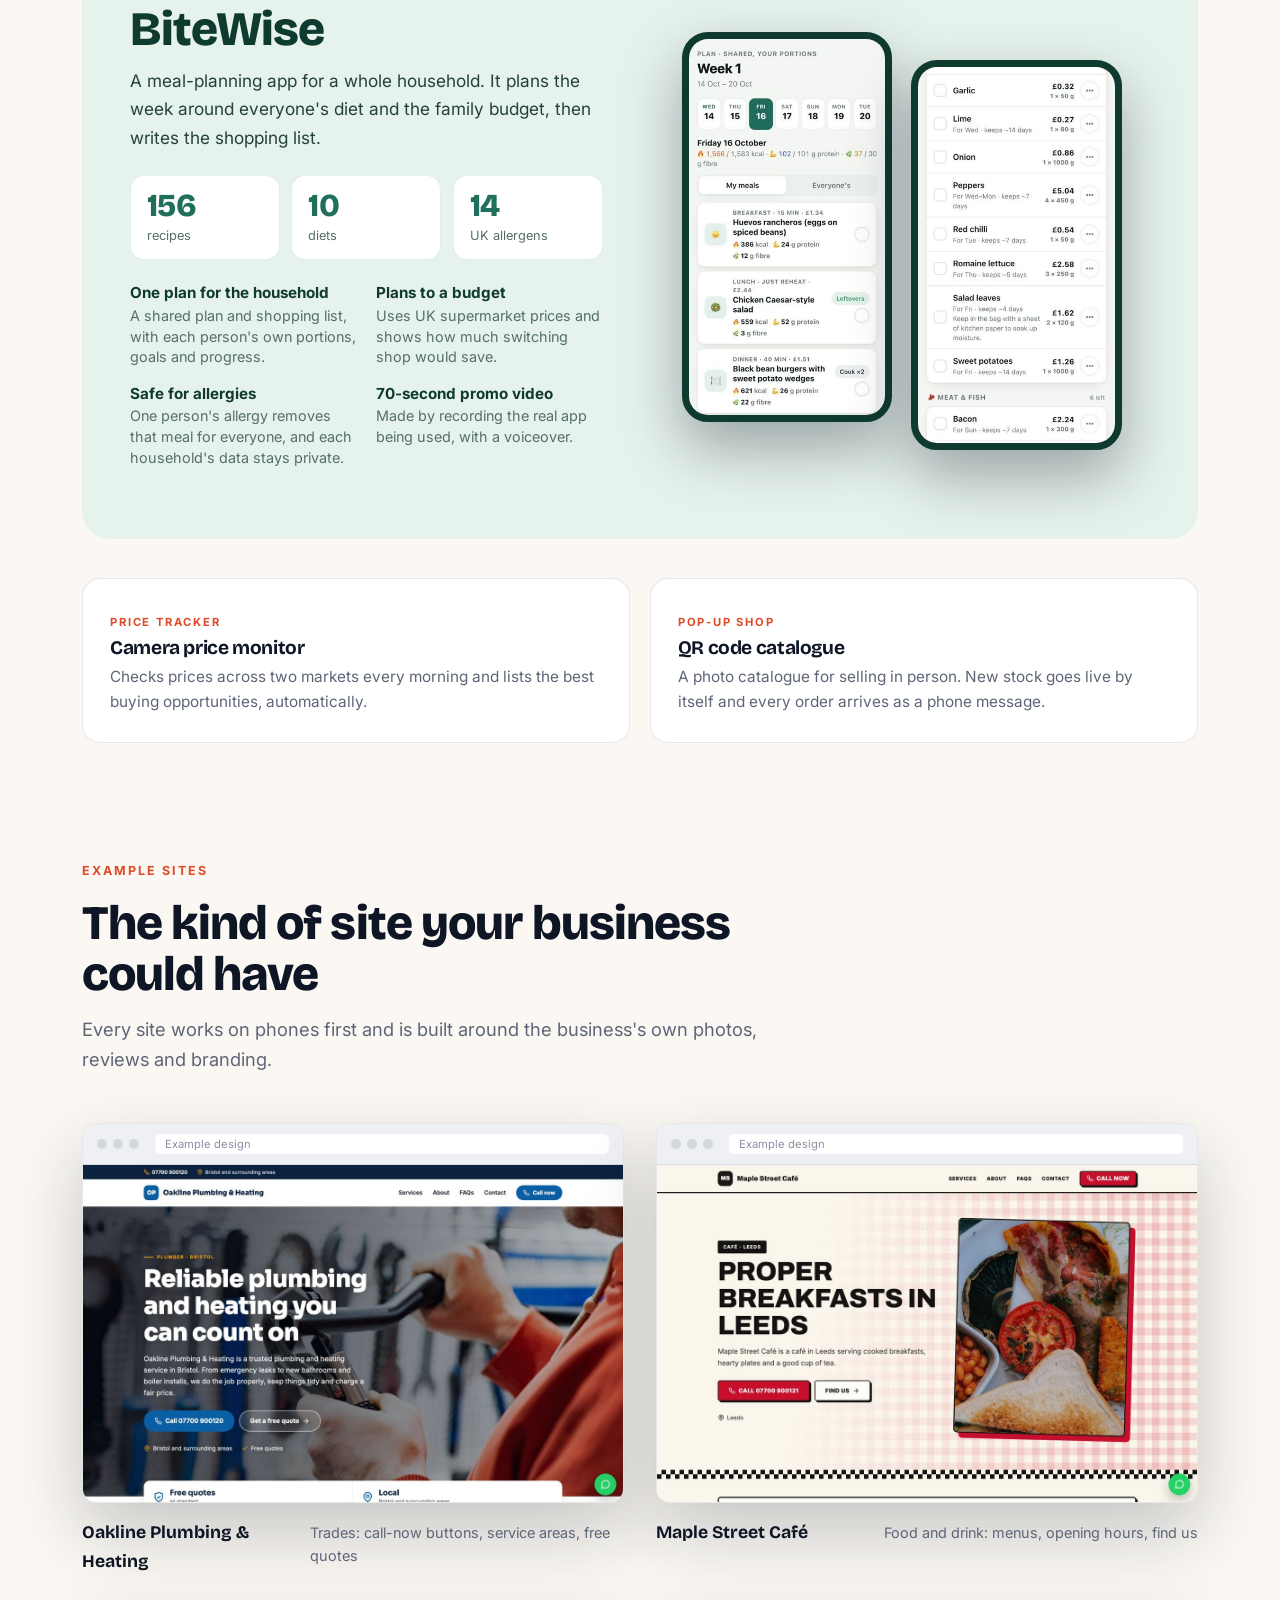
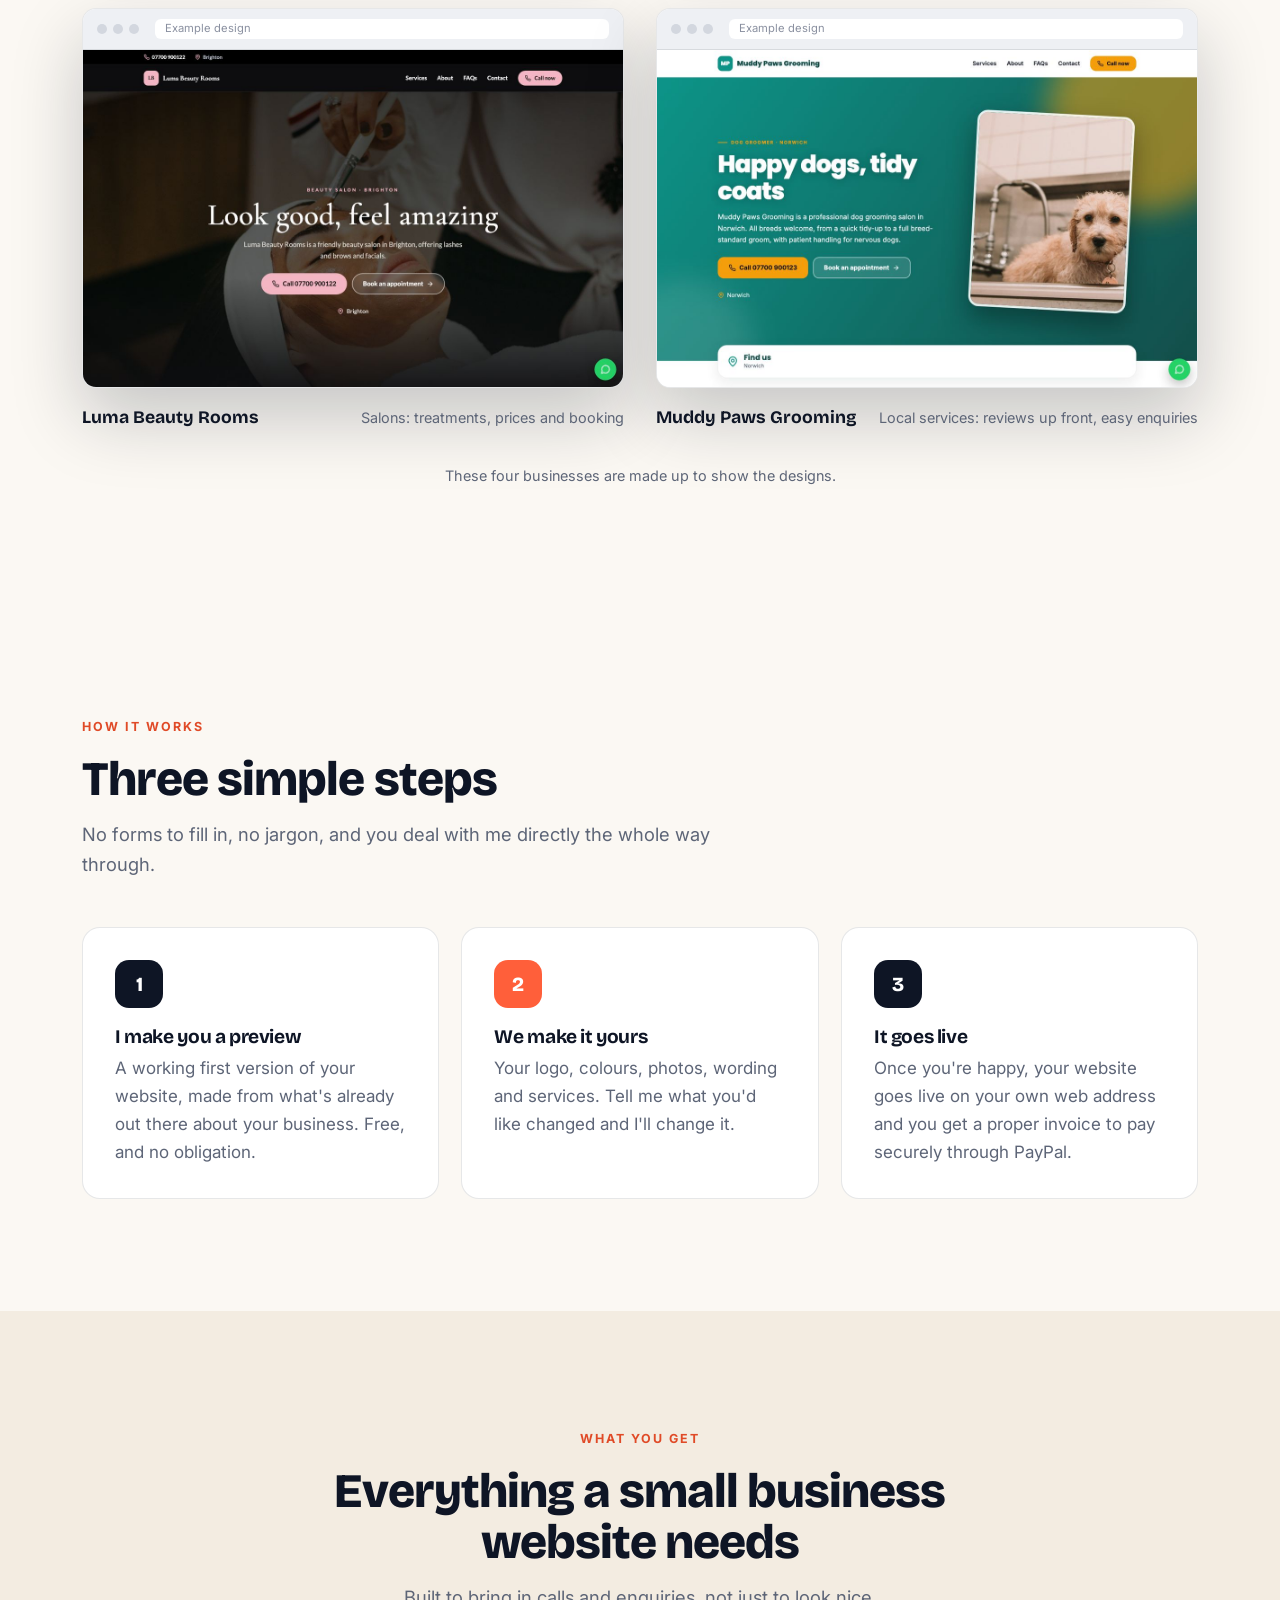
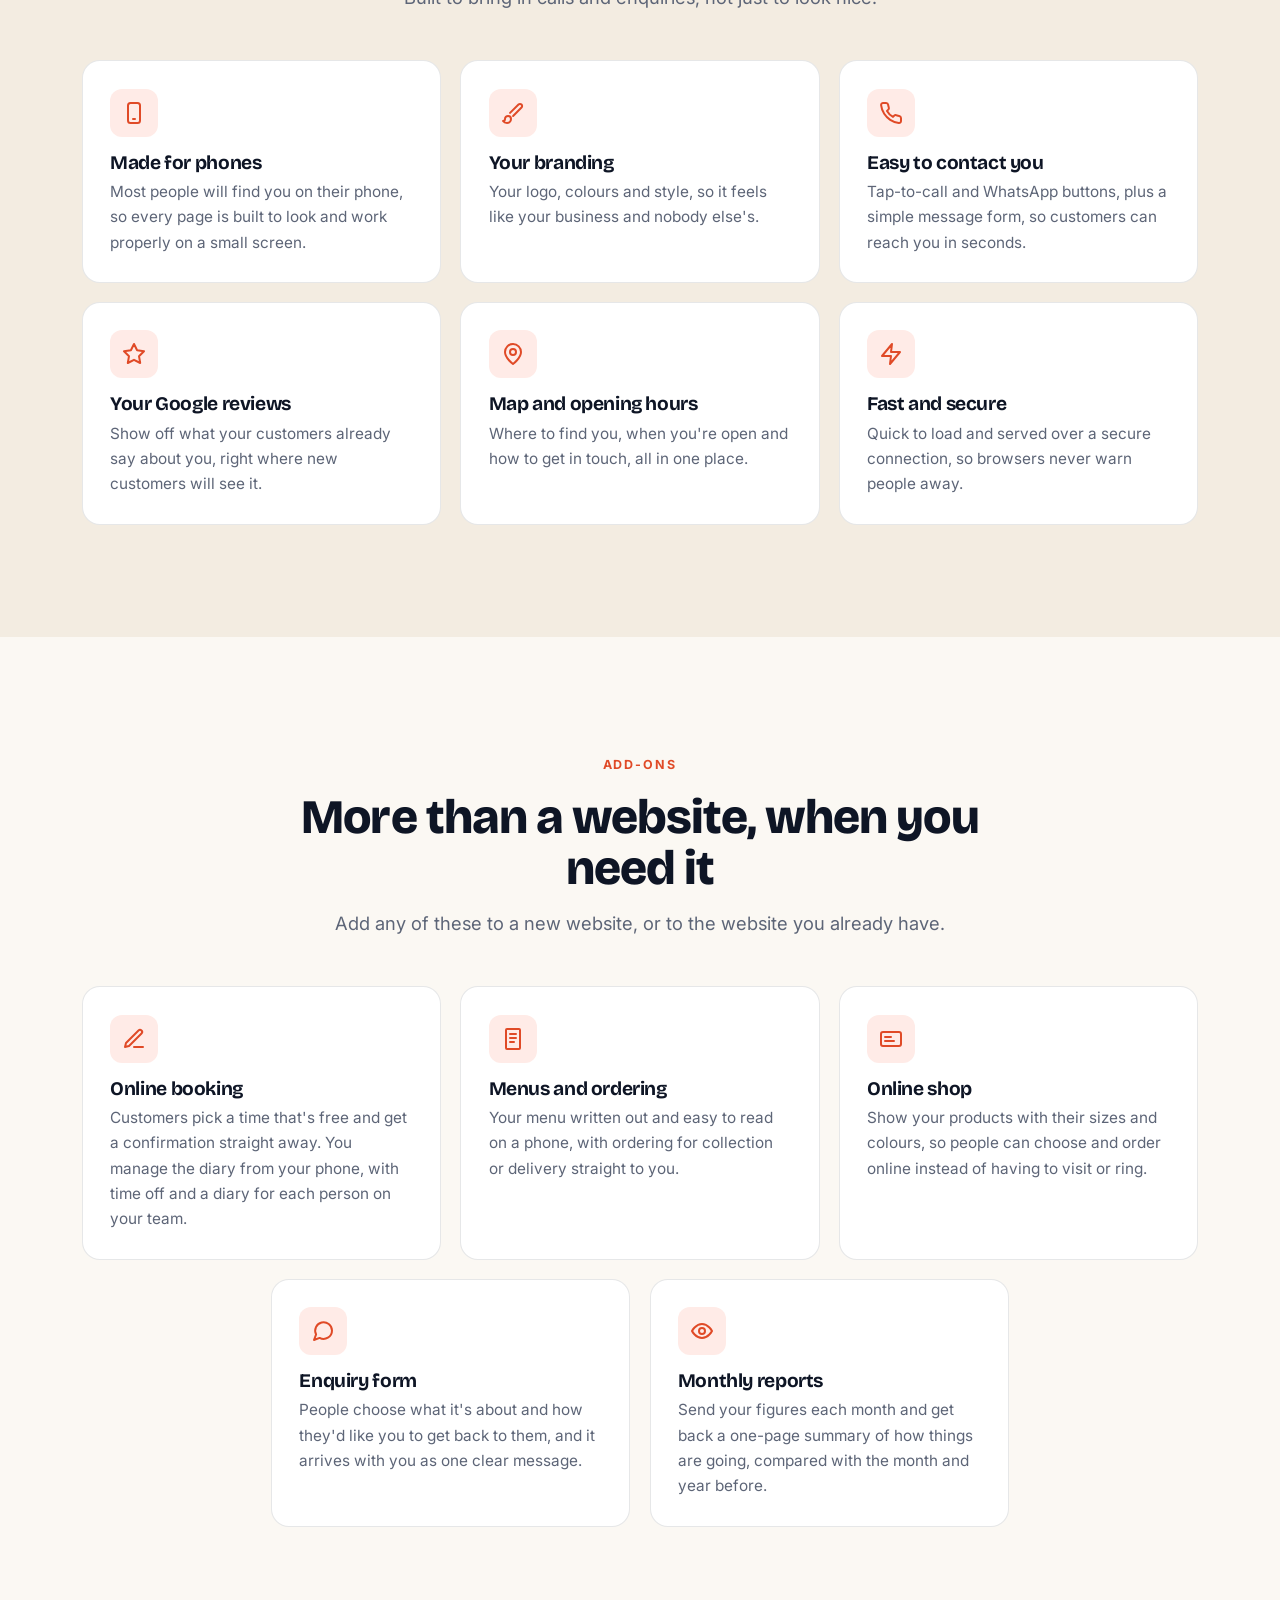
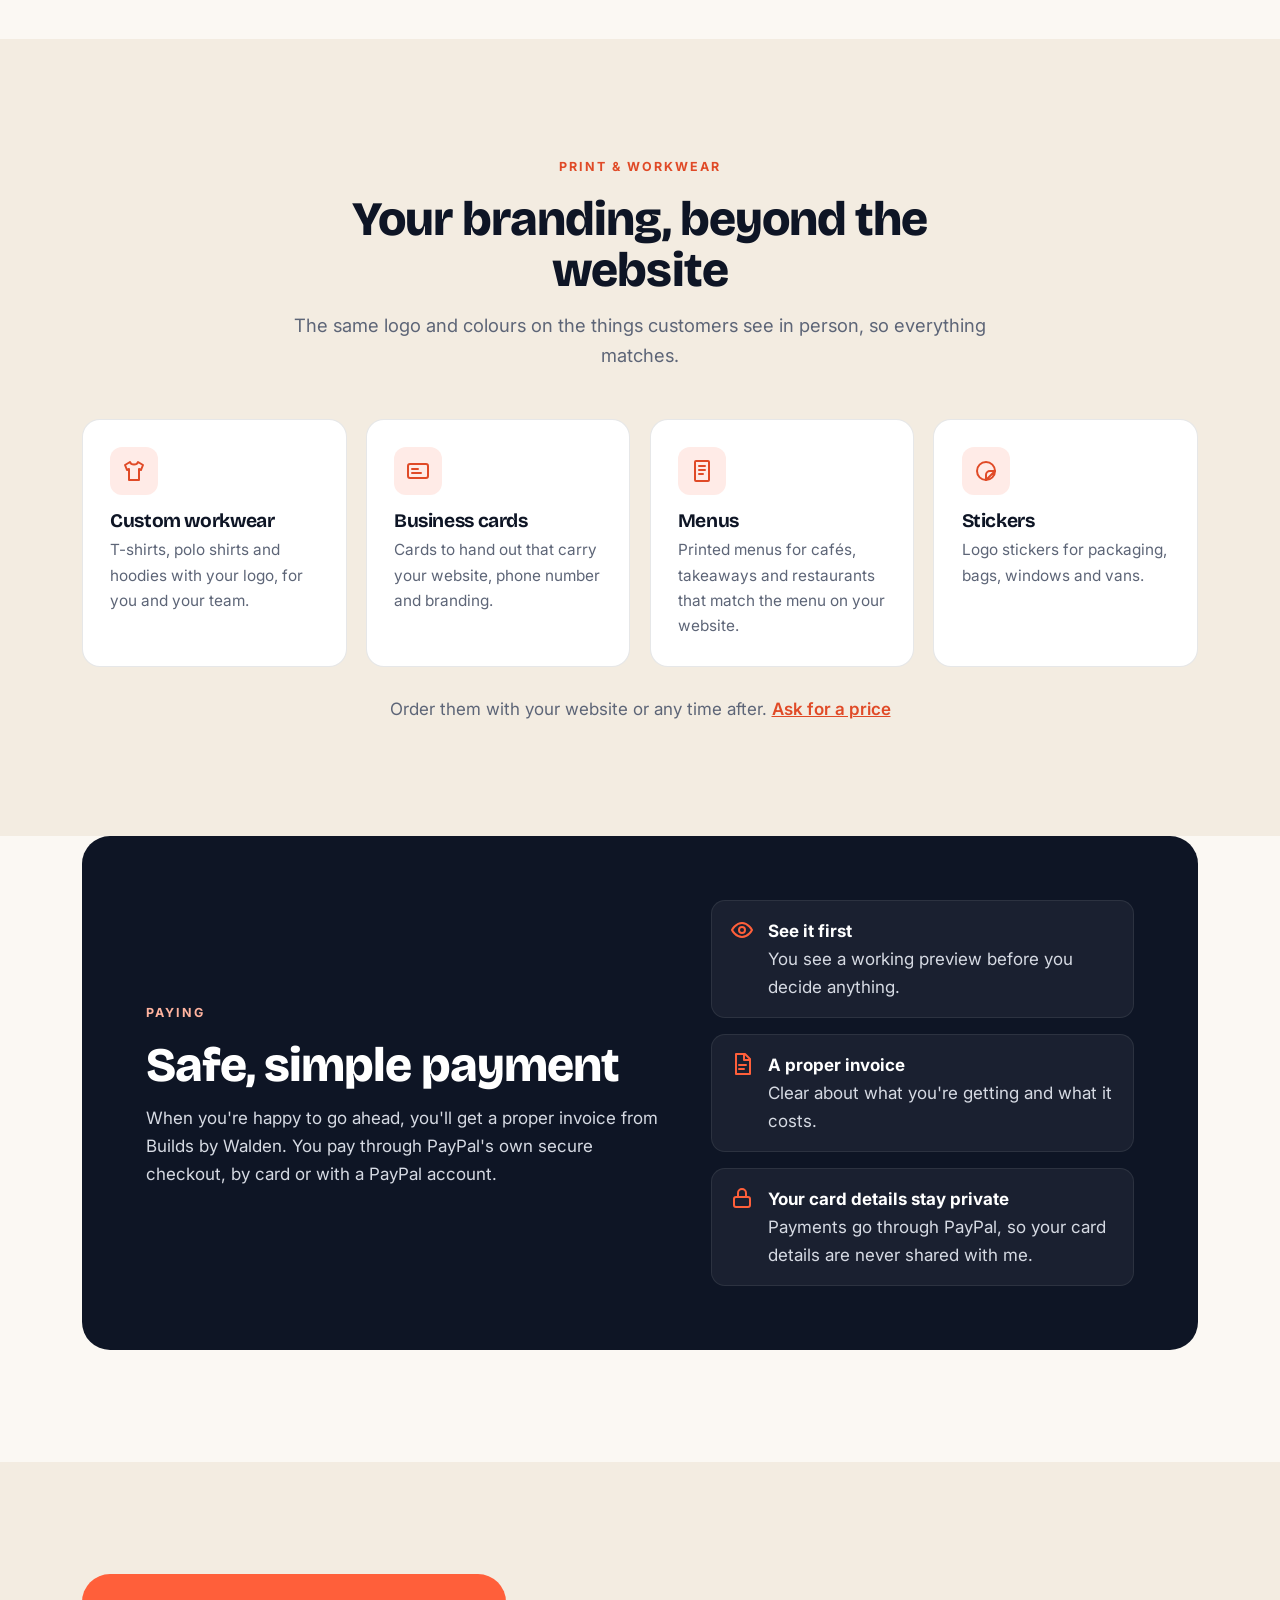
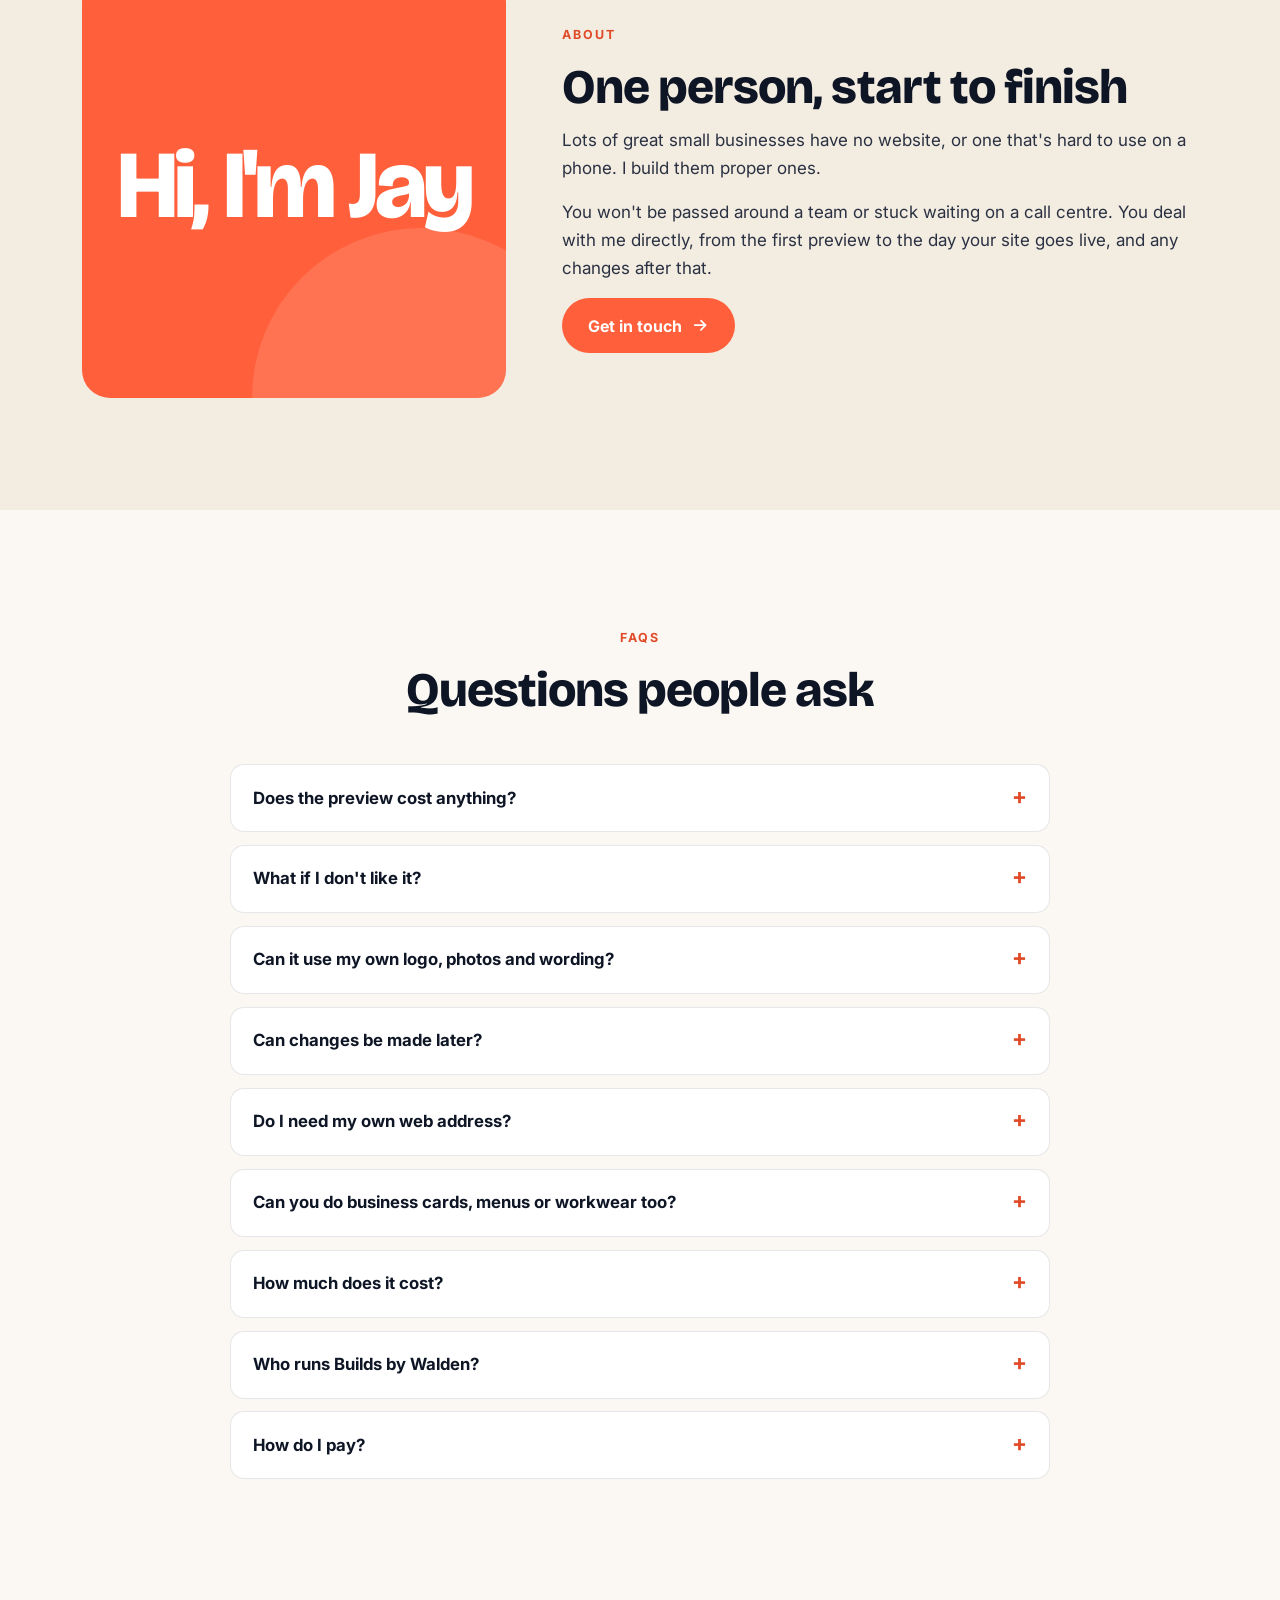
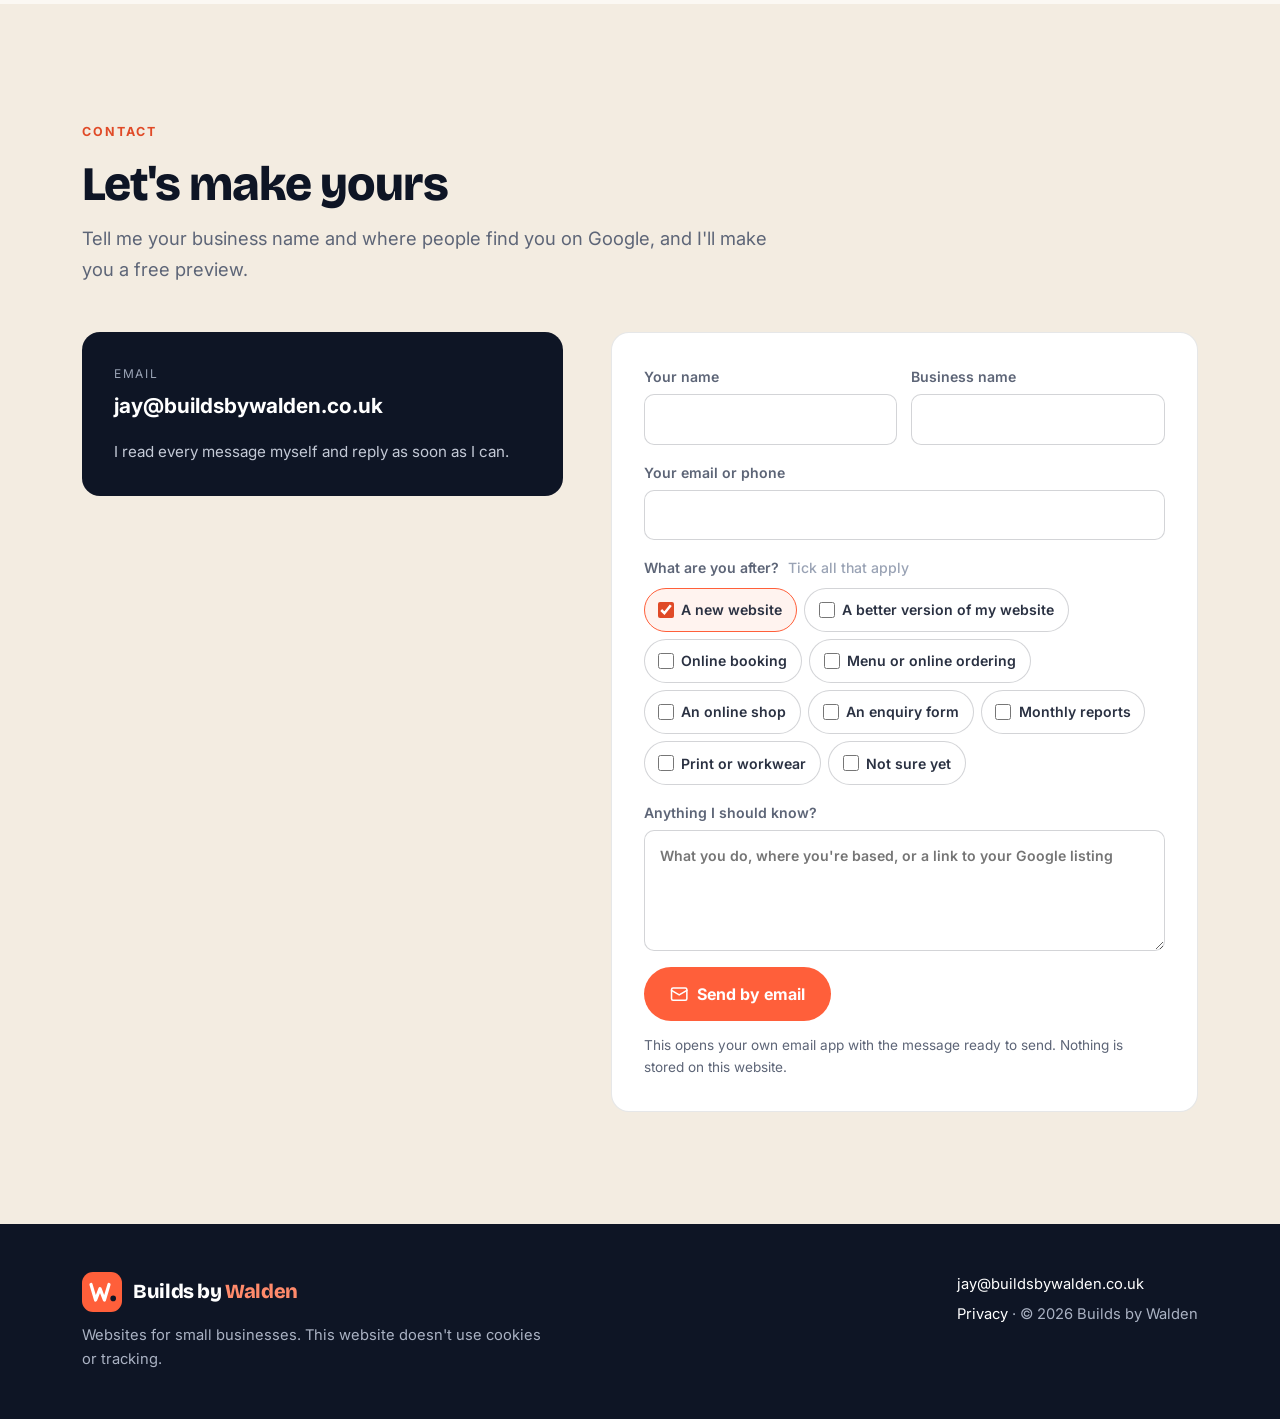
==== commit 1de7e74b: "Add Selected work (Jersey Hub, Site Prospector, BiteWise), also-built tools, named examples Co-Autho" ====
--- a/index.html
+++ b/index.html
@@ -100,6 +100,59 @@
 .example .browser{transition:transform .25s}
 .example:hover .browser{transform:translateY(-4px)}
 .note{margin-top:2rem;color:var(--muted);font-size:.9rem;text-align:center}
+/* recent work */
+.kinds{display:flex;flex-wrap:wrap;gap:.5rem;list-style:none;margin-top:1.4rem}
+.kinds li{font-size:.85rem;font-weight:700;color:var(--ink);background:#fff;border:1px solid var(--line);border-radius:999px;padding:.45rem .9rem}
+.proj{border-radius:28px;padding:clamp(1.6rem,4vw,3rem);display:grid;grid-template-columns:minmax(0,1fr) minmax(0,1.05fr);gap:clamp(2rem,4vw,3.5rem);align-items:center;margin-bottom:1.6rem;position:relative;overflow:hidden}
+.proj.flip .proj-visual{order:-1}
+.proj h3{font-size:clamp(2rem,4vw,3rem);font-weight:800;line-height:1;margin:.6rem 0 .9rem}
+.proj-lede{font-size:1.08rem;margin-bottom:1.4rem}
+.pills{display:flex;gap:.4rem;flex-wrap:wrap}
+.pills span{font-size:.72rem;font-weight:700;letter-spacing:.1em;text-transform:uppercase;padding:.4rem .7rem;border-radius:999px}
+.stats{display:grid;grid-template-columns:repeat(3,minmax(0,1fr));gap:.7rem;margin-bottom:1.4rem}
+.stats div{border-radius:14px;padding:.9rem 1rem}
+.stats b{display:block;font-family:"Bricolage Grotesque",sans-serif;font-weight:800;font-size:clamp(1.5rem,2.6vw,2rem);line-height:1;letter-spacing:-.02em;margin-bottom:.3rem}
+.stats span{font-size:.8rem;line-height:1.35;display:block}
+.feats{list-style:none;display:grid;grid-template-columns:1fr 1fr;gap:.9rem 1.2rem;margin-bottom:1.4rem}
+.feats li{font-size:.9rem;line-height:1.45}
+.feats strong{display:block;font-size:.95rem;margin-bottom:.1rem}
+.visit{font-weight:700;text-decoration:none;display:inline-flex;align-items:center;gap:.45rem}
+.visit:hover{text-decoration:underline}
+.proj-visual{position:relative;padding-bottom:12%}
+.proj-visual .browser{box-shadow:0 30px 70px rgba(4,8,20,.35)}
+.proj-visual .phone{width:30%;right:0;bottom:0}
+.proj-visual .phone.second{right:31%;bottom:6%;transform:rotate(-4deg)}
+.duo{display:grid;grid-template-columns:1fr 1fr;gap:1.2rem;max-width:440px;margin:0 auto;padding:0}
+.duo .phone{position:static;width:100%;transform:none}
+.duo .phone:nth-child(2){transform:translateY(28px)}
+.flow{list-style:none;display:grid;grid-template-columns:repeat(2,minmax(0,1fr));gap:.6rem;margin-bottom:1.4rem;counter-reset:f}
+.flow li{background:#fff;border-radius:14px;padding:.9rem;font-size:.82rem;line-height:1.4;color:var(--muted);counter-increment:f}
+.flow li::before{content:counter(f);display:block;font-family:"Bricolage Grotesque",sans-serif;font-weight:800;font-size:1.2rem;color:var(--coral)}
+.flow strong{display:block;color:var(--ink);font-size:.92rem}
+/* Jersey Hub: the shop's own navy and lime */
+.jh{background:#06132b;color:#c9d3e6}
+.jh h3{color:#fff;font-style:italic;text-transform:uppercase;letter-spacing:-.03em}
+.jh .pills span{background:rgba(198,255,61,.14);color:#c6ff3d}
+.jh .stats div{background:rgba(255,255,255,.06)}
+.jh .stats b{color:#c6ff3d}.jh .stats span{color:#9fb0cc}
+.jh .feats strong{color:#fff}.jh .feats li{color:#9fb0cc}
+.jh .visit{color:#c6ff3d}
+.jh .phone{border-color:#0b1a36}
+/* Site Prospector */
+.sp{background:var(--sand)}
+.sp .pills span{background:var(--ink);color:#fff}
+.sp .stats div{background:var(--ink)}.sp .stats b{color:#fff}.sp .stats span{color:#aab2c3}
+.sp .feats strong{color:var(--ink)}.sp .feats li{color:var(--muted)}
+/* BiteWise: the app's own greens */
+.bw{background:#e6f2ec;color:#24423a}
+.bw h3{color:#0f3a30}
+.bw .pills span{background:#1f6f5c;color:#fff}
+.bw .stats div{background:#fff;border:1px solid rgba(31,111,92,.12)}
+.bw .stats b{color:#1f6f5c}.bw .stats span{color:#557069}
+.bw .feats strong{color:#0f3a30}.bw .feats li{color:#557069}
+.bw .phone{border-color:#0f3a30}
+.also{display:grid;grid-template-columns:repeat(2,minmax(0,1fr));gap:1.2rem;margin-top:2.4rem}
+.also .feature .eyebrow{margin-bottom:.4rem;font-size:.7rem}
 /* pay */
 .pay{background:var(--ink);color:#d6dae3;border-radius:28px;padding:clamp(2rem,5vw,4rem);display:grid;grid-template-columns:1.1fr .9fr;gap:3rem;align-items:center}
 .pay h2{color:#fff}
@@ -152,7 +205,8 @@
 @media (prefers-reduced-motion:reduce){.reveal{opacity:1;transform:none;transition:none}}
 /* responsive */
 @media (max-width:960px){
-  .hero-grid,.pay,.about,.contact{grid-template-columns:1fr}
+  .hero-grid,.pay,.about,.contact,.proj{grid-template-columns:1fr}
+  .proj.flip .proj-visual{order:0}
   .steps,.features,.features.four{grid-template-columns:1fr 1fr}
   #addons .feature{flex-basis:calc((100% - 1.2rem)/2)}
   .strip ul{grid-template-columns:1fr 1fr}
@@ -175,6 +229,14 @@
   .phone{width:34%;right:0}
   .tag{left:0;font-size:.75rem}
   .f2{grid-template-columns:1fr}
+  .feats,.also{grid-template-columns:1fr}
+  .stats{grid-template-columns:1fr 1fr 1fr;gap:.5rem}
+  .stats div{padding:.7rem .75rem}
+  .flow{grid-template-columns:1fr 1fr}
+  .proj{border-radius:22px}
+  .proj-visual .phone.second{display:none}
+  .proj-visual .phone{width:30%;right:-4px}
+  .proj-visual{padding-bottom:16%}
   .example figcaption{flex-direction:column;gap:.1rem}
 }
 </style>
@@ -211,7 +273,7 @@
     <div class="links">
       <a href="#how">How it works</a>
       <a href="#included">What you get</a>
-      <a href="#examples">Examples</a>
+      <a href="#work">Work</a>
       <a href="#print">Print &amp; workwear</a>
       <a href="#faqs">FAQs</a>
       <a class="btn btn-coral" href="#contact">Get in touch</a>
@@ -227,7 +289,7 @@
       <p class="lead">I'm Jay. I design and build websites for small businesses. I make you a working preview first, so you can see exactly what you'd get before you decide anything.</p>
       <div class="hero-actions">
         <a class="btn btn-coral" href="#contact">Ask for your free preview <svg class="ic"><use href="#i-arrow"/></svg></a>
-        <a class="btn btn-line" href="#examples">See examples</a>
+        <a class="btn btn-line" href="#work">See my work</a>
       </div>
       <ul class="ticks">
         <li><svg class="ic"><use href="#i-check"/></svg>Free preview, no obligation</li>
@@ -251,6 +313,113 @@
       <li><svg class="ic"><use href="#i-edit"/></svg>Changes made easily</li>
       <li><svg class="ic"><use href="#i-lock"/></svg>Pay safely by PayPal invoice</li>
     </ul>
+  </div>
+</section>
+
+<section class="section" id="work">
+  <div class="container">
+    <div class="sec-head reveal">
+      <span class="eyebrow">Selected work</span>
+      <h2>Real projects, live and in use today</h2>
+      <p class="lead">Each one started with a practical problem. Here's what I built to solve it.</p>
+      <ul class="kinds"><li>Business websites</li><li>Online shops</li><li>Booking pages</li><li>Web apps</li><li>Custom tools</li></ul>
+    </div>
+
+    <article class="proj jh reveal">
+      <div>
+        <div class="pills"><span>Online shop</span><span>Live</span></div>
+        <h3>The Jersey Hub</h3>
+        <p class="proj-lede">A complete online football shirt shop: a storefront that looks great on a phone, a smooth checkout, and the tools behind the scenes to run orders, stock and marketing.</p>
+        <div class="stats">
+          <div><b>100+</b><span>products in a live shop</span></div>
+          <div><b>5.0★</b><span>shop reviews</span></div>
+          <div><b>60%</b><span>lighter phone home page, after ad visitors were leaving before it loaded</span></div>
+        </div>
+        <ul class="feats">
+          <li><strong>Checkout with PayPal</strong>Two prices per shirt (UK stock or direct from supplier) and free delivery on two or more.</li>
+          <li><strong>Accounts and loyalty points</strong>Points on every £1, referral rewards and a members' price that keeps customers coming back.</li>
+          <li><strong>Weekly £10 drop and flash sales</strong>Countdowns and timed offers that switch on and off by themselves.</li>
+          <li><strong>Live chat</strong>Customers get a notification or email the moment there's a reply.</li>
+          <li><strong>Stock, packing and labels</strong>A staff app for orders to pack, shipping labels and earnings.</li>
+          <li><strong>Instagram ad maker</strong>Draws the ad and writes a matching caption, with sales tracked back to each ad.</li>
+        </ul>
+        <a class="visit" href="https://thejerseyhub.co.uk" target="_blank" rel="noopener">Visit thejerseyhub.co.uk <svg class="ic"><use href="#i-arrow"/></svg></a>
+      </div>
+      <div class="proj-visual showcase">
+        <div class="browser"><div class="bar"><i></i><i></i><i></i><span>thejerseyhub.co.uk</span></div><img src="img/work/jerseyhub-desktop.jpg" alt="The Jersey Hub online shop home page" loading="lazy" width="1100" height="573"></div>
+        <div class="phone second"><img src="img/work/jerseyhub-phone-shirt.jpg" alt="A shirt page in The Jersey Hub on a phone" loading="lazy"></div>
+        <div class="phone"><img src="img/work/jerseyhub-phone-home.jpg" alt="The Jersey Hub home page on a phone" loading="lazy"></div>
+      </div>
+    </article>
+
+    <article class="proj sp flip reveal">
+      <div>
+        <div class="pills"><span>Business tool</span><span>In daily use</span></div>
+        <h3>Site Prospector</h3>
+        <p class="proj-lede">A tool that finds local businesses whose website is missing or out of date, and builds a tailored new one from their own details, photos and reviews.</p>
+        <ol class="flow">
+          <li><strong>Find</strong>Searches any UK town and trade</li>
+          <li><strong>Check</strong>Spots real problems: no phone layout, placeholder text, a site untouched for years</li>
+          <li><strong>Build</strong>Makes a full site from the business's own photos and reviews</li>
+          <li><strong>Pitch</strong>Sends a friendly email and keeps every reply in one inbox</li>
+        </ol>
+        <ul class="feats">
+          <li><strong>5 designs</strong>Each matched to the trade, from bold and clean to warm and luxe.</li>
+          <li><strong>Booking pages</strong>Salons and barbers get clear service lists, with prices shown once a service is picked.</li>
+          <li><strong>Quality checks</strong>Every site is checked before it goes out. Anything that can't be checked doesn't get sent.</li>
+          <li><strong>Considerate outreach</strong>A daily limit, a do-not-contact list, and it asks before building anything.</li>
+        </ul>
+      </div>
+      <div class="proj-visual showcase">
+        <div class="browser"><div class="bar"><i></i><i></i><i></i><span>Example design</span></div><img src="img/luma-desktop.jpg" alt="A salon website design made by Site Prospector" loading="lazy" width="1200" height="750"></div>
+        <div class="phone"><img src="img/luma-phone.jpg" alt="The same salon design on a phone" loading="lazy"></div>
+      </div>
+    </article>
+
+    <article class="proj bw reveal">
+      <div>
+        <div class="pills"><span>Web app</span><span>Public trial</span></div>
+        <h3>BiteWise</h3>
+        <p class="proj-lede">A meal-planning app for a whole household. It plans the week around everyone's diet and the family budget, then writes the shopping list.</p>
+        <div class="stats">
+          <div><b>156</b><span>recipes</span></div>
+          <div><b>10</b><span>diets</span></div>
+          <div><b>14</b><span>UK allergens</span></div>
+        </div>
+        <ul class="feats">
+          <li><strong>One plan for the household</strong>A shared plan and shopping list, with each person's own portions, goals and progress.</li>
+          <li><strong>Plans to a budget</strong>Uses UK supermarket prices and shows how much switching shop would save.</li>
+          <li><strong>Safe for allergies</strong>One person's allergy removes that meal for everyone, and each household's data stays private.</li>
+          <li><strong>70-second promo video</strong>Made by recording the real app being used, with a voiceover.</li>
+        </ul>
+      </div>
+      <div class="proj-visual duo">
+        <div class="phone"><img src="img/work/bitewise-plan.jpg" alt="BiteWise weekly meal plan on a phone" loading="lazy"></div>
+        <div class="phone"><img src="img/work/bitewise-shopping.jpg" alt="BiteWise shopping list on a phone" loading="lazy"></div>
+      </div>
+    </article>
+
+    <div class="also">
+      <div class="feature reveal"><span class="eyebrow">Price tracker</span><h3>Camera price monitor</h3><p>Checks prices across two markets every morning and lists the best buying opportunities, automatically.</p></div>
+      <div class="feature reveal"><span class="eyebrow">Pop-up shop</span><h3>QR code catalogue</h3><p>A photo catalogue for selling in person. New stock goes live by itself and every order arrives as a phone message.</p></div>
+    </div>
+  </div>
+</section>
+
+<section class="section" id="examples" style="padding-top:0">
+  <div class="container">
+    <div class="sec-head reveal">
+      <span class="eyebrow">Example sites</span>
+      <h2>The kind of site your business could have</h2>
+      <p class="lead">Every site works on phones first and is built around the business's own photos, reviews and branding.</p>
+    </div>
+    <div class="examples">
+      <figure class="example reveal"><div class="browser"><div class="bar"><i></i><i></i><i></i><span>Example design</span></div><img src="img/oakline-desktop.jpg" alt="Sample website design for a plumbing and heating business" loading="lazy" width="1200" height="750"></div><figcaption><strong>Oakline Plumbing &amp; Heating</strong><span>Trades: call-now buttons, service areas, free quotes</span></figcaption></figure>
+      <figure class="example reveal"><div class="browser"><div class="bar"><i></i><i></i><i></i><span>Example design</span></div><img src="img/maple-desktop.jpg" alt="Sample website design for a café" loading="lazy" width="1200" height="750"></div><figcaption><strong>Maple Street Café</strong><span>Food and drink: menus, opening hours, find us</span></figcaption></figure>
+      <figure class="example reveal"><div class="browser"><div class="bar"><i></i><i></i><i></i><span>Example design</span></div><img src="img/luma-desktop.jpg" alt="Sample website design for a beauty salon" loading="lazy" width="1200" height="750"></div><figcaption><strong>Luma Beauty Rooms</strong><span>Salons: treatments, prices and booking</span></figcaption></figure>
+      <figure class="example reveal"><div class="browser"><div class="bar"><i></i><i></i><i></i><span>Example design</span></div><img src="img/muddy-desktop.jpg" alt="Sample website design for a dog grooming business" loading="lazy" width="1200" height="750"></div><figcaption><strong>Muddy Paws Grooming</strong><span>Local services: reviews up front, easy enquiries</span></figcaption></figure>
+    </div>
+    <p class="note">These four businesses are made up to show the designs.</p>
   </div>
 </section>
 
@@ -304,22 +473,7 @@
   </div>
 </section>
 
-<section class="section" id="examples">
-  <div class="container">
-    <div class="sec-head reveal">
-      <span class="eyebrow">Examples</span>
-      <h2>A style for every kind of business</h2>
-      <p class="lead">From trades to cafés to salons, each design is shaped around the business and its branding.</p>
-    </div>
-    <div class="examples">
-      <figure class="example reveal"><div class="browser"><div class="bar"><i></i><i></i><i></i><span>Plumbing &amp; heating</span></div><img src="img/oakline-desktop.jpg" alt="Sample website design for a plumbing and heating business" loading="lazy" width="1200" height="750"></div><figcaption><strong>Plumbing &amp; heating</strong><span>Bold, trustworthy, quote-focused</span></figcaption></figure>
-      <figure class="example reveal"><div class="browser"><div class="bar"><i></i><i></i><i></i><span>Café</span></div><img src="img/maple-desktop.jpg" alt="Sample website design for a café" loading="lazy" width="1200" height="750"></div><figcaption><strong>Café</strong><span>Warm, homely, menu-board style</span></figcaption></figure>
-      <figure class="example reveal"><div class="browser"><div class="bar"><i></i><i></i><i></i><span>Beauty salon</span></div><img src="img/luma-desktop.jpg" alt="Sample website design for a beauty salon" loading="lazy" width="1200" height="750"></div><figcaption><strong>Beauty salon</strong><span>Calm, elegant, appointment-led</span></figcaption></figure>
-      <figure class="example reveal"><div class="browser"><div class="bar"><i></i><i></i><i></i><span>Dog grooming</span></div><img src="img/muddy-desktop.jpg" alt="Sample website design for a dog grooming business" loading="lazy" width="1200" height="750"></div><figcaption><strong>Dog grooming</strong><span>Bright, friendly, playful</span></figcaption></figure>
-    </div>
-    <p class="note">These are sample designs. The businesses shown are made up, to show the different styles.</p>
-  </div>
-</section>
+
 
 <section class="section alt" id="print">
   <div class="container">
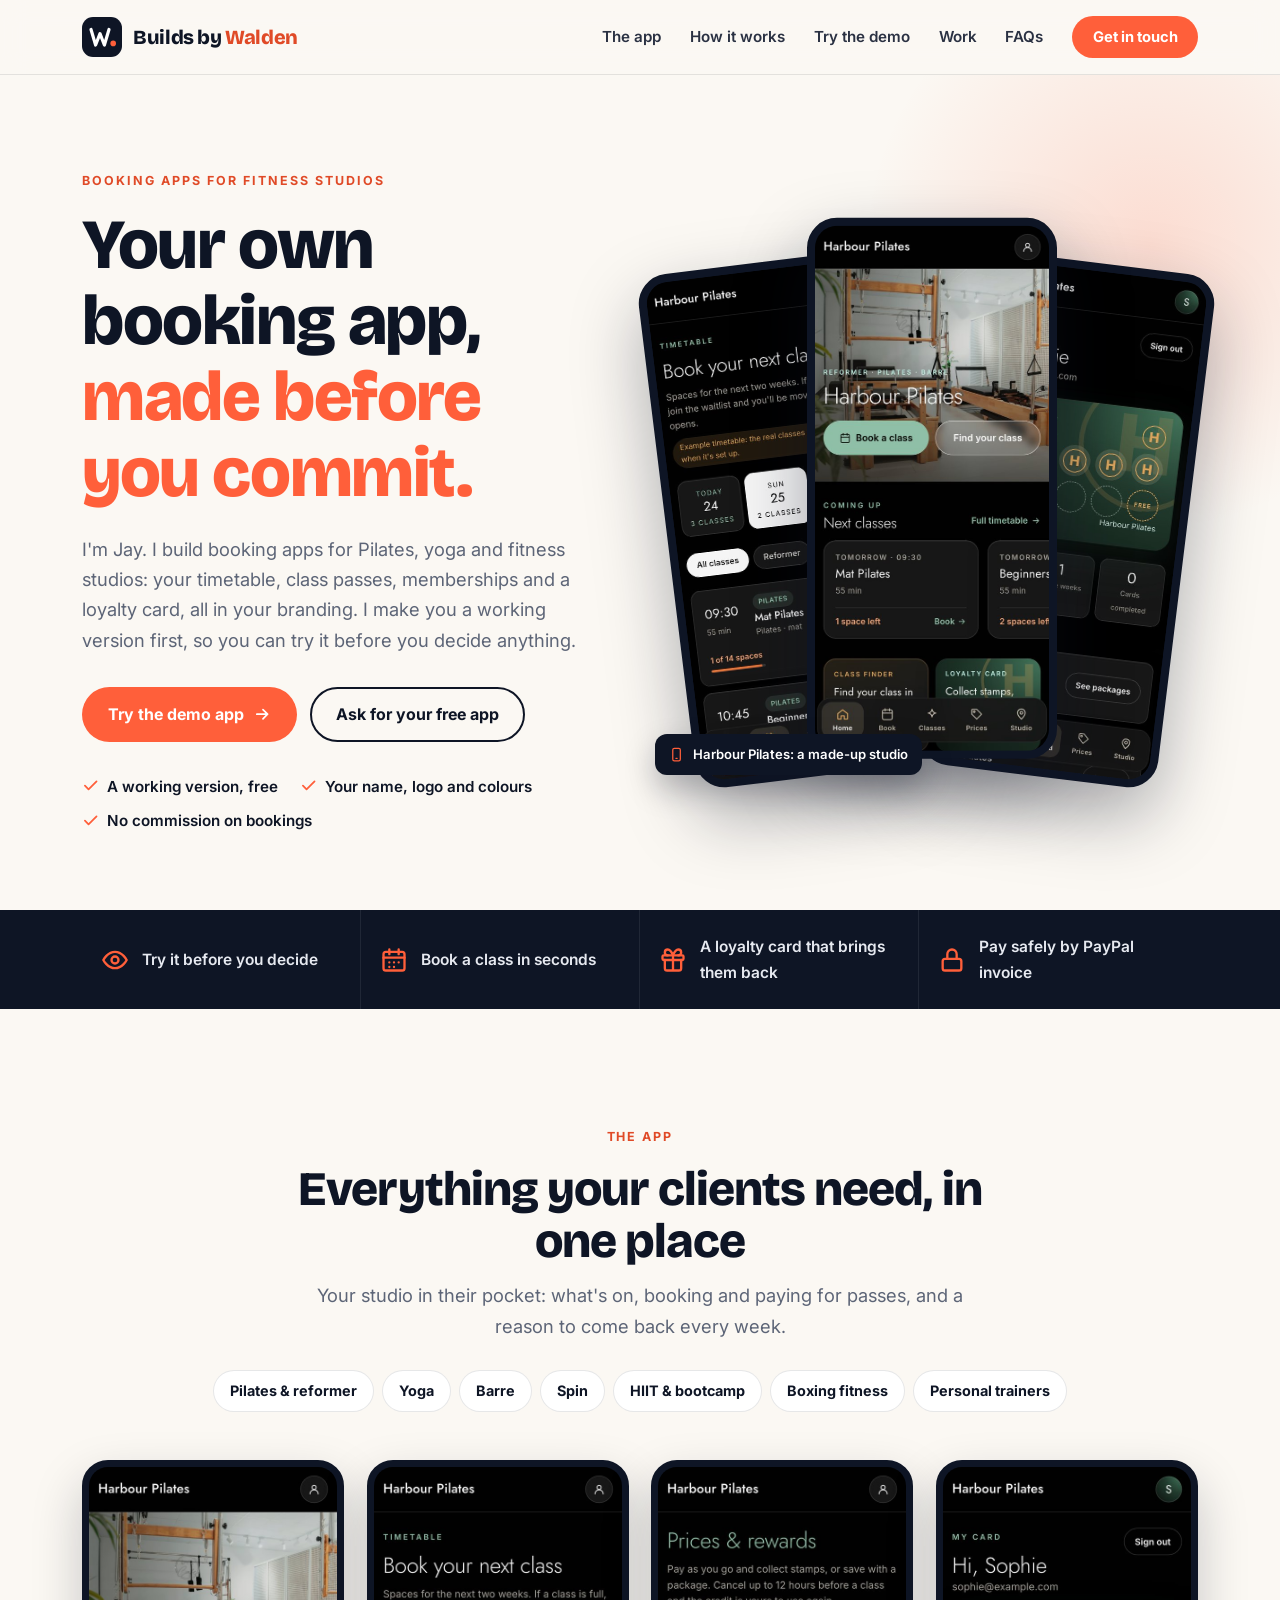
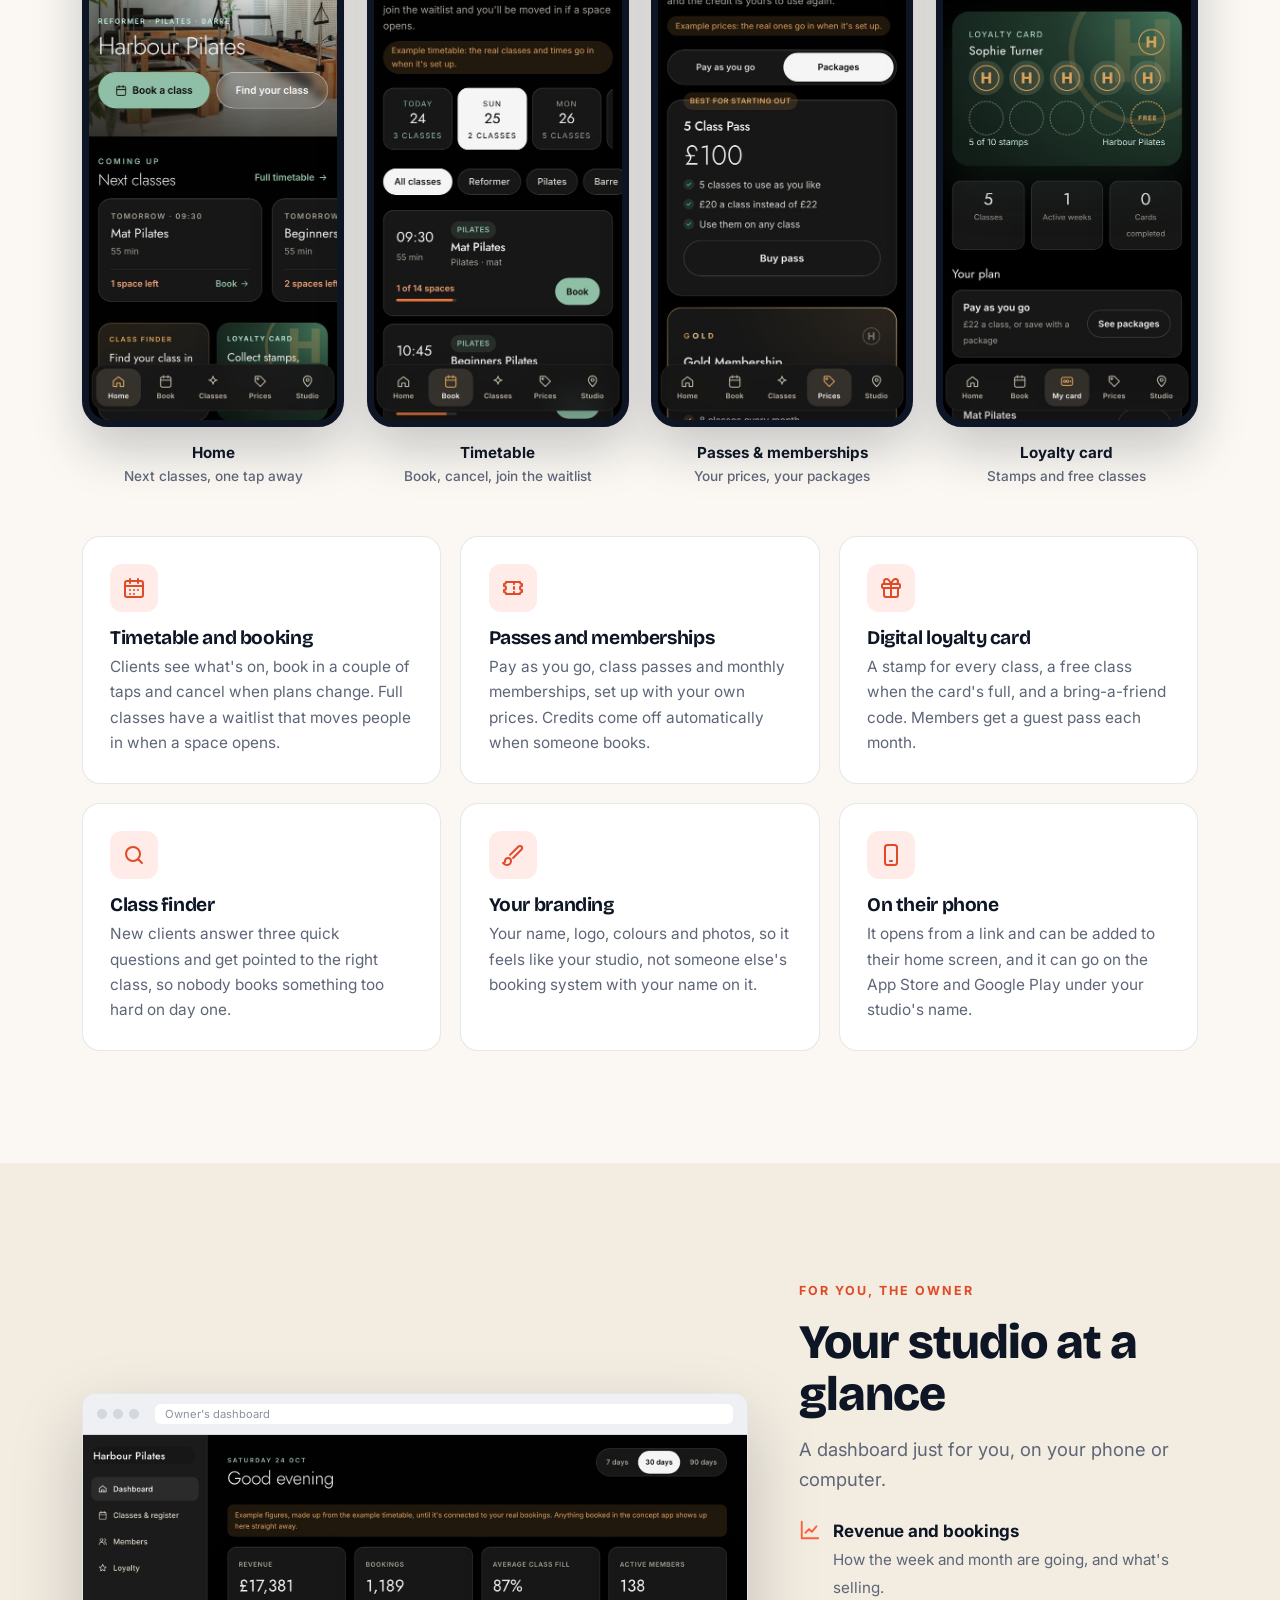
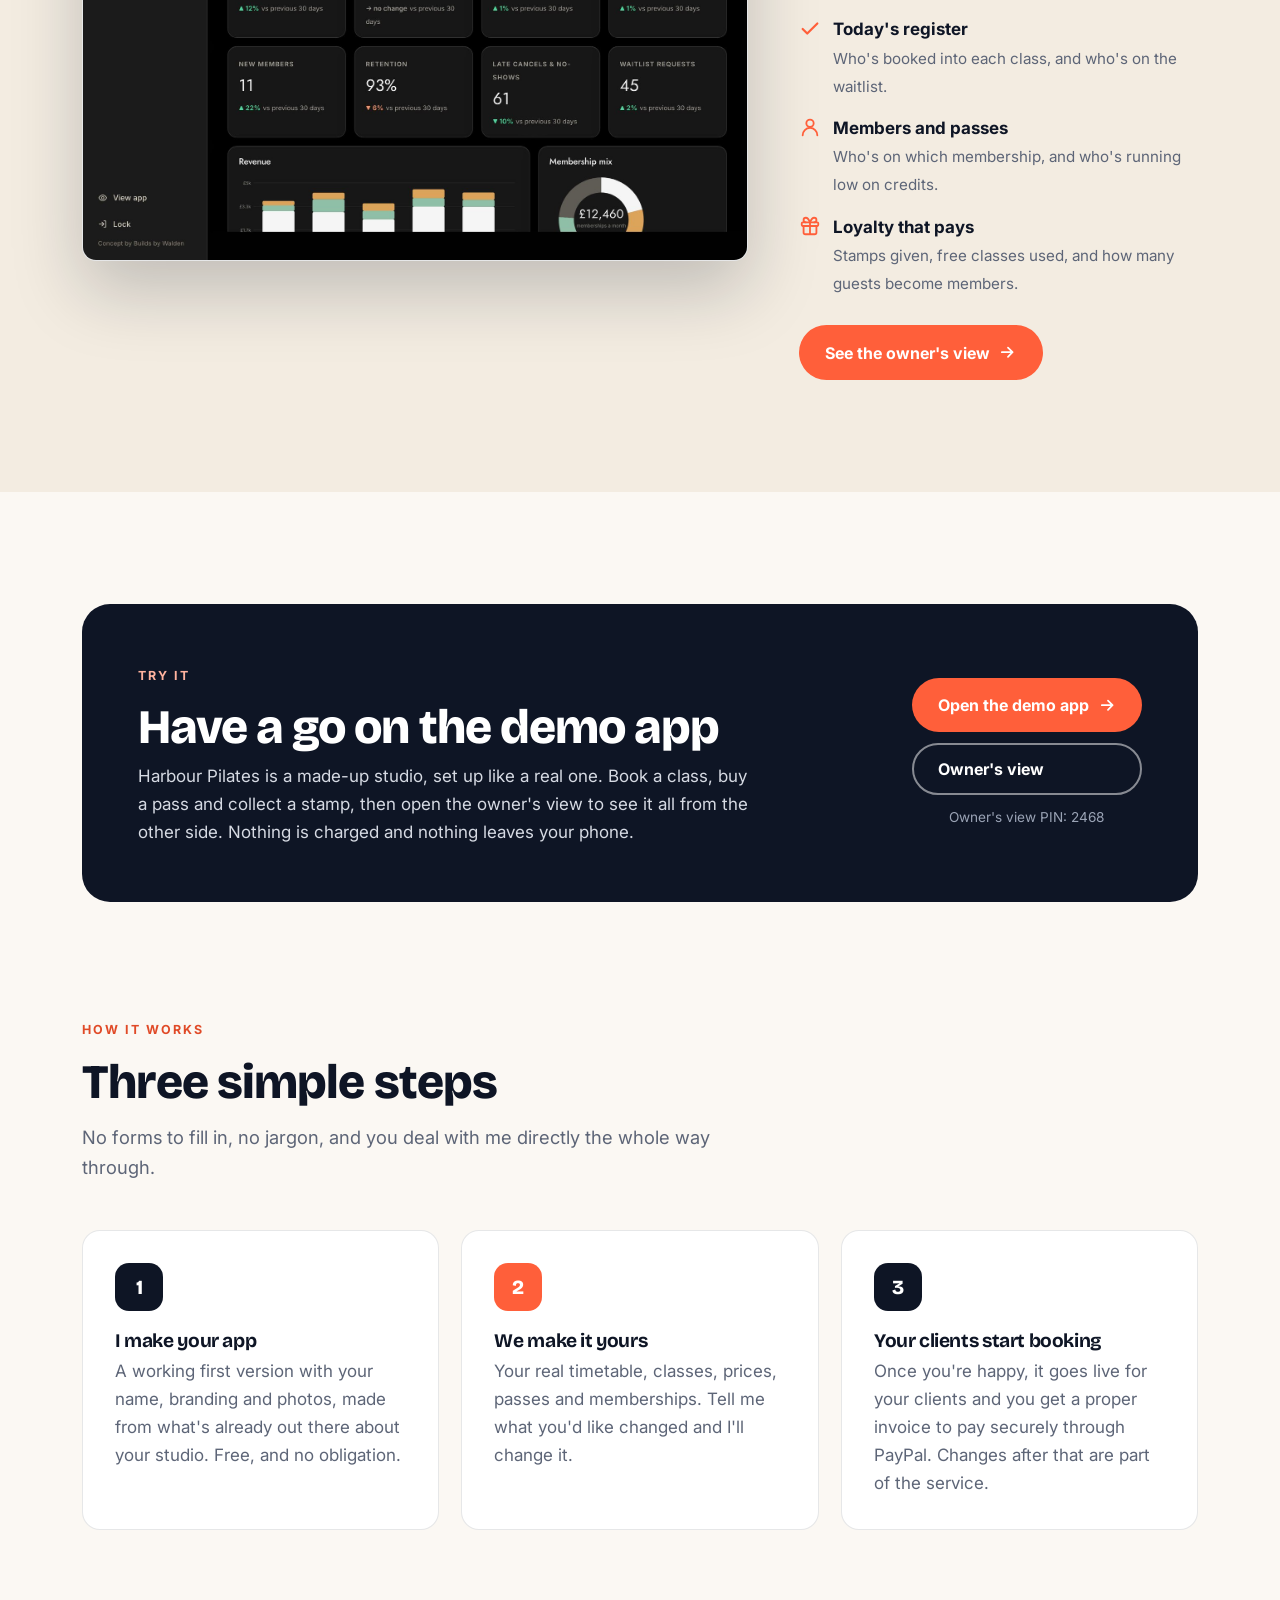
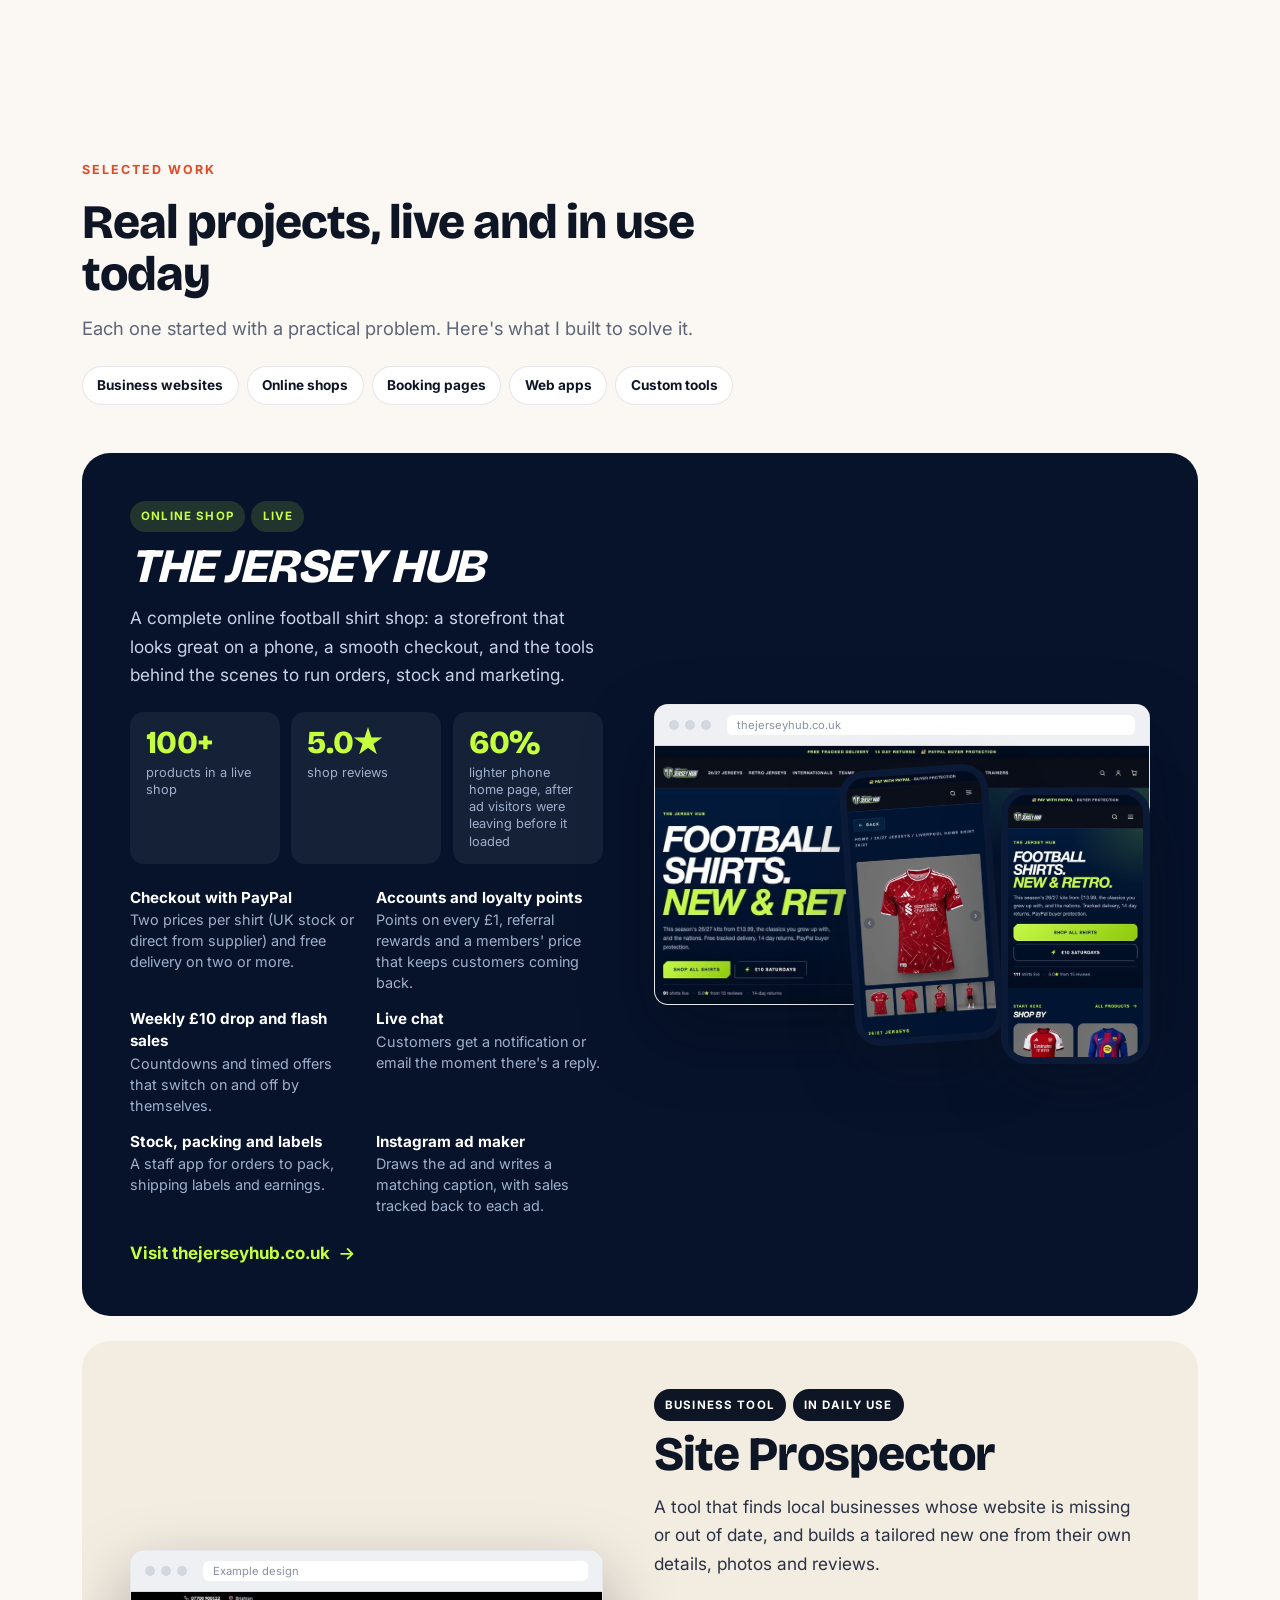
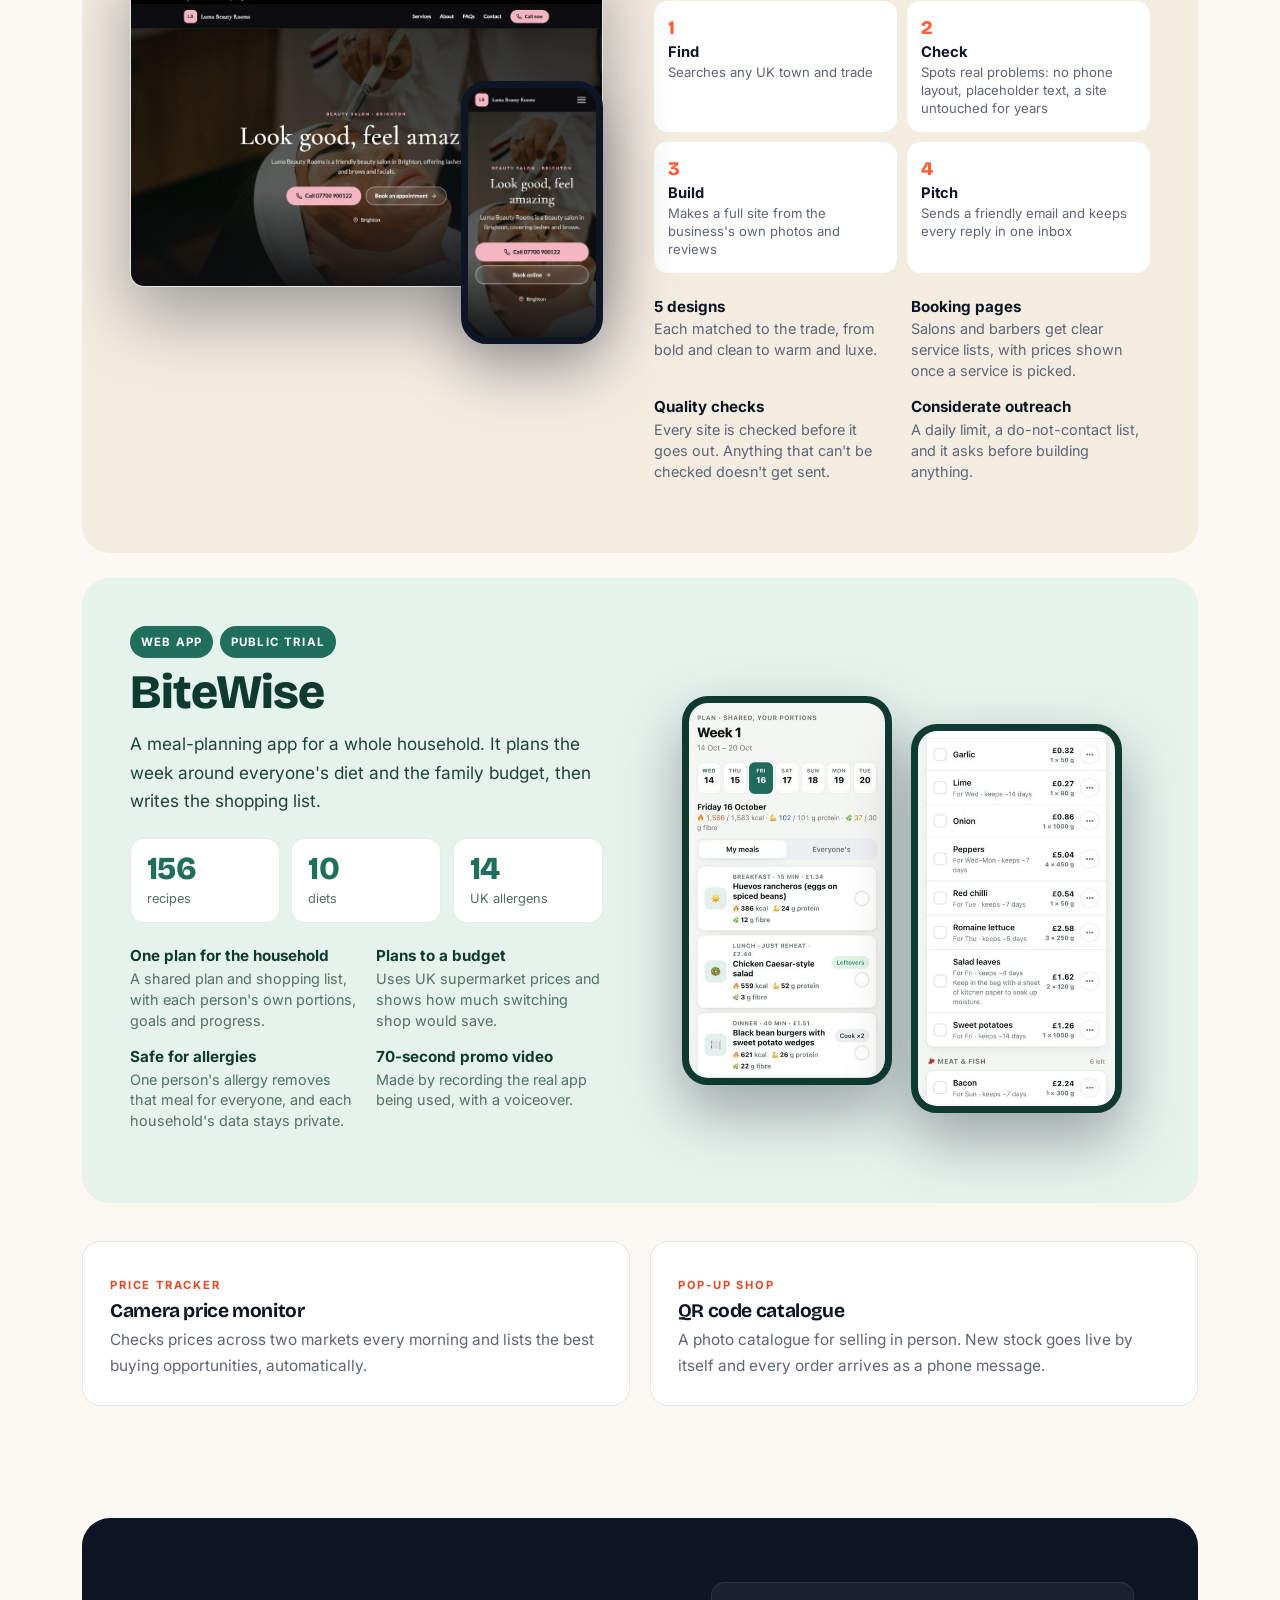
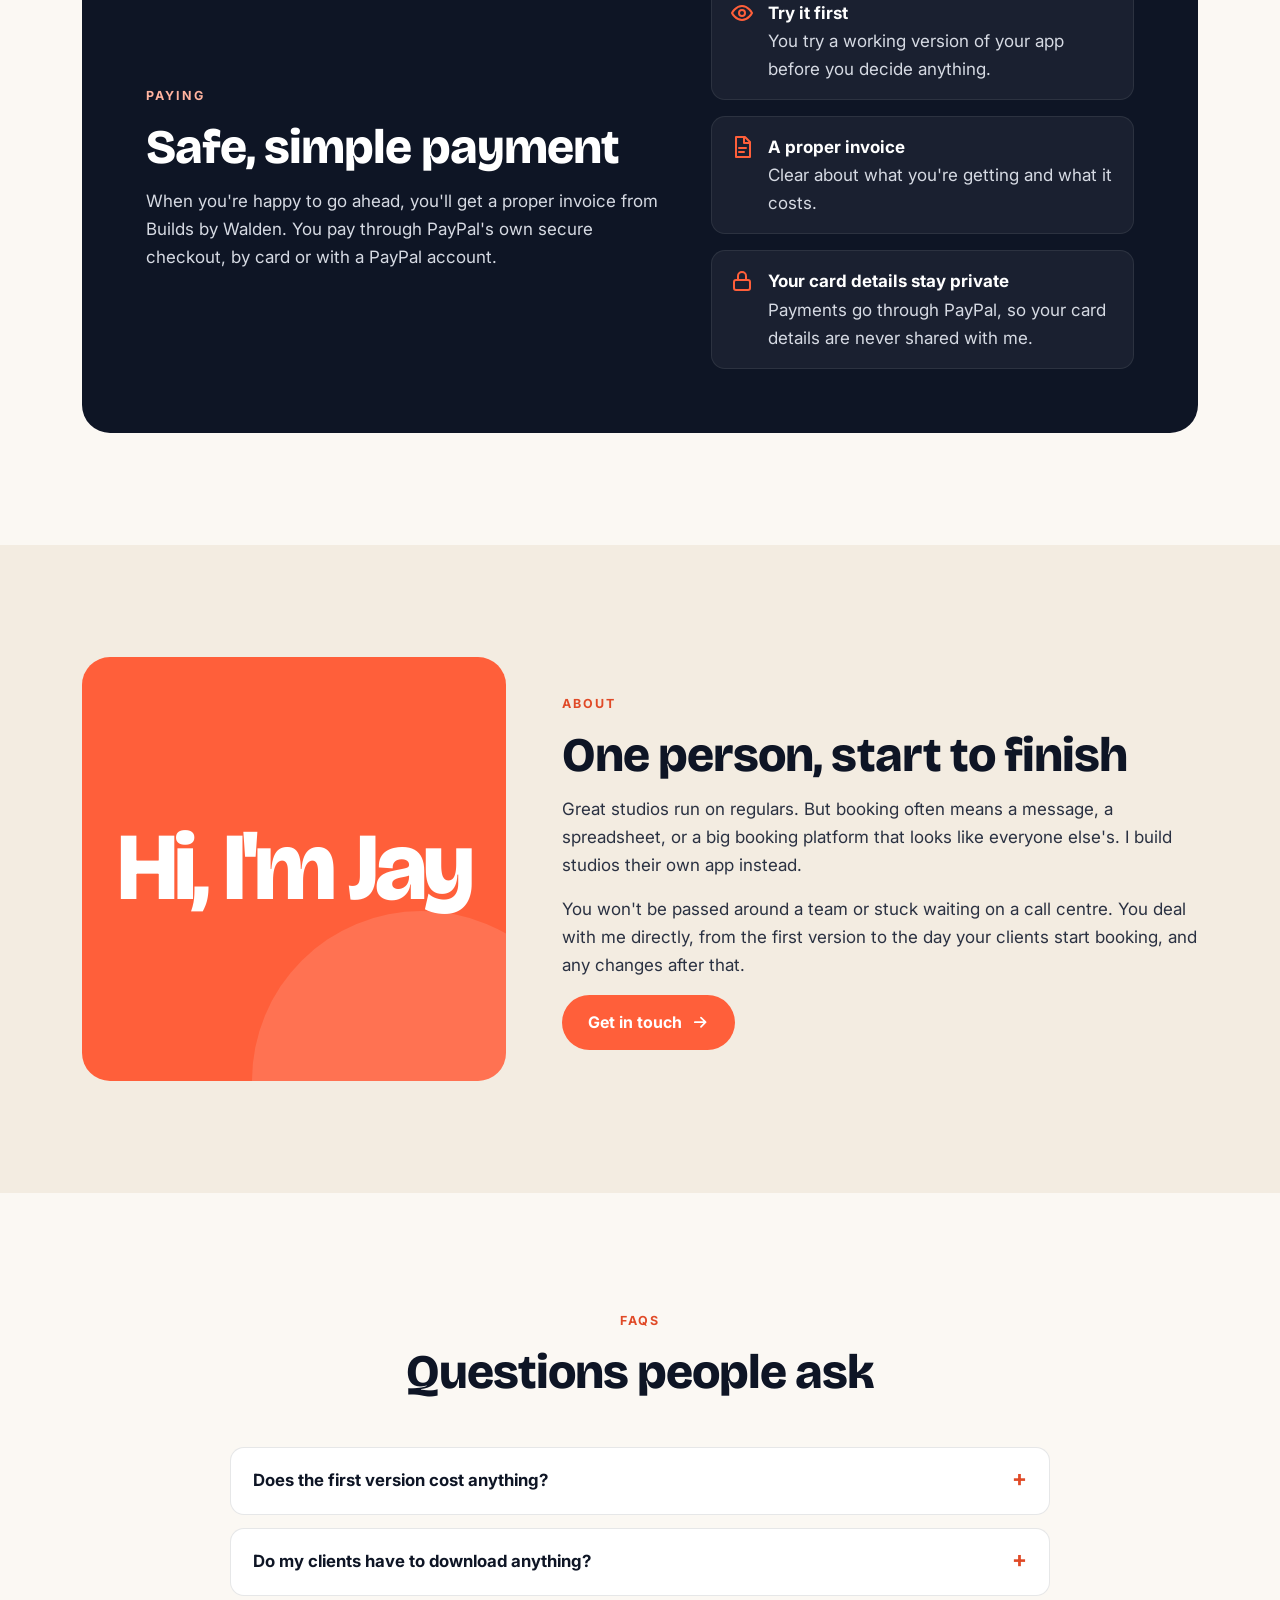
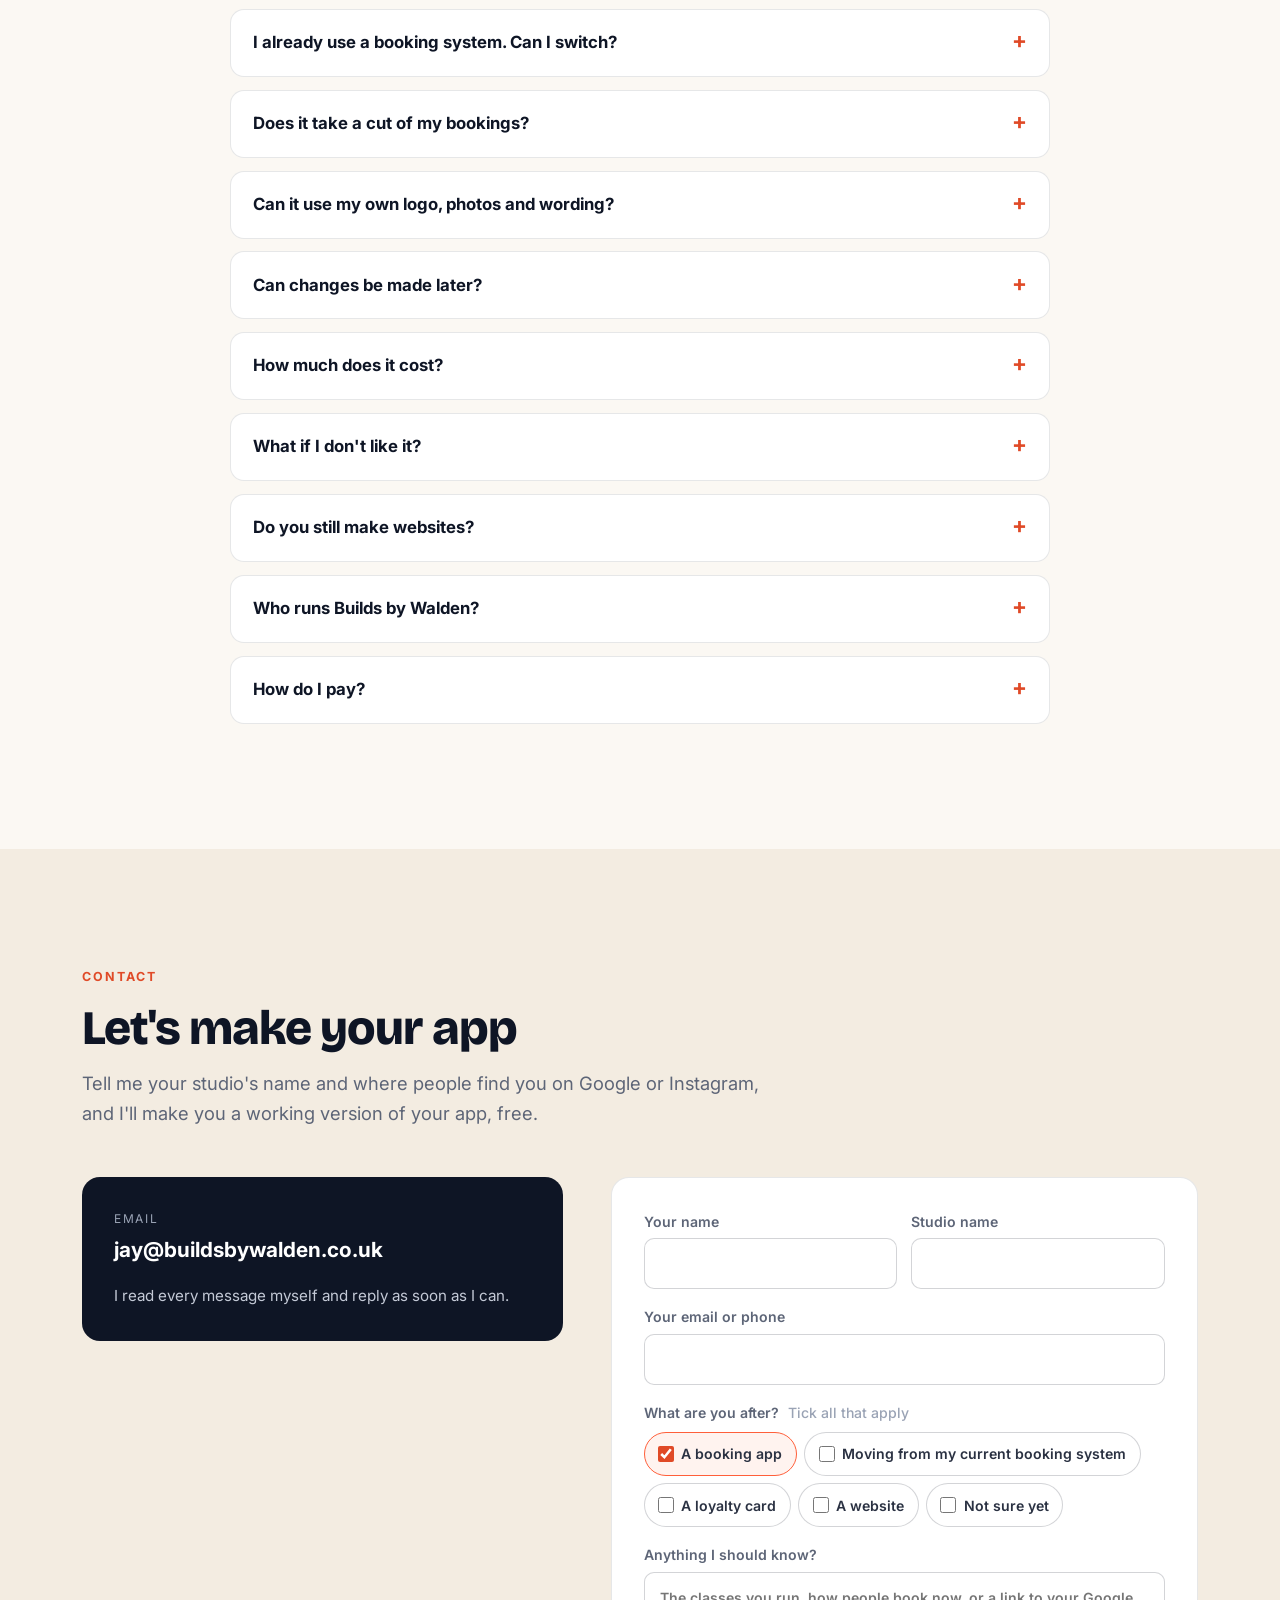
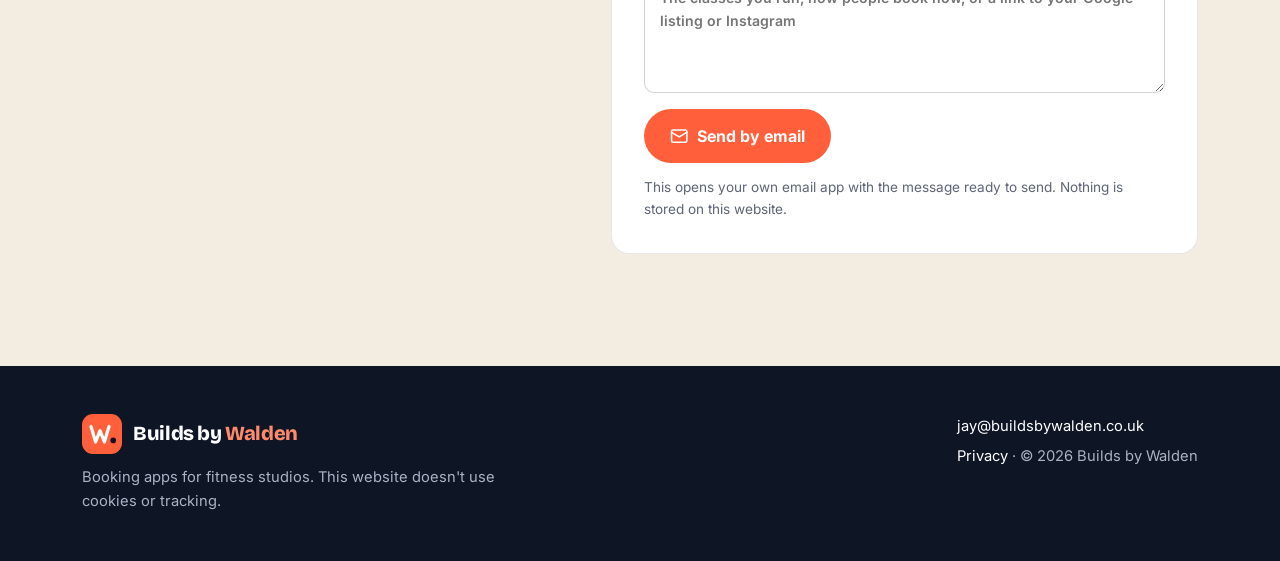
==== commit 4d651723: "Homepage now about booking apps for studios, plus a Harbour Pilates demo app Co-Authored-By: Claude " ====
--- a/index.html
+++ b/index.html
@@ -3,12 +3,12 @@
 <head>
 <meta charset="utf-8">
 <meta name="viewport" content="width=device-width, initial-scale=1">
-<title>Builds by Walden | Websites for small businesses</title>
-<meta name="description" content="Proper websites for small businesses. See a working preview in your branding before you decide anything. Pay securely by PayPal invoice.">
-<meta property="og:title" content="Builds by Walden | Websites for small businesses">
-<meta property="og:description" content="See a working preview of your new website, in your branding, before you decide anything.">
+<title>Builds by Walden | Booking apps for fitness studios</title>
+<meta name="description" content="Your own booking app for your Pilates, yoga or fitness studio: timetable, class passes, memberships and a loyalty card, in your branding. Try a working version before you decide anything.">
+<meta property="og:title" content="Builds by Walden | Booking apps for fitness studios">
+<meta property="og:description" content="Your own booking app, in your branding, made before you commit. Try the demo.">
 <meta property="og:type" content="website">
-<meta property="og:image" content="https://buildsbywalden.co.uk/img/oakline-desktop.jpg">
+<meta property="og:image" content="https://buildsbywalden.co.uk/img/app/share.jpg">
 <meta name="theme-color" content="#0e1525">
 <link rel="icon" href="favicon.svg" type="image/svg+xml">
 <link rel="preconnect" href="https://fonts.googleapis.com"><link rel="preconnect" href="https://fonts.gstatic.com" crossorigin>
@@ -199,6 +199,37 @@
 footer .brand span b{color:#ff8a6b}
 footer a{color:#fff;text-decoration:none}
 footer p{max-width:460px}
+/* booking apps (24 Oct 2026) */
+.fan{position:relative;height:clamp(440px,52vw,600px)}
+.fan .ph{position:absolute;top:50%;width:44%;border-radius:30px;border:8px solid var(--ink);overflow:hidden;background:var(--ink);box-shadow:0 30px 70px rgba(14,21,37,.35);aspect-ratio:540/1169}
+.fan .ph img{width:100%;height:100%;object-fit:cover;object-position:top}
+.fan .ph.l{left:2%;transform:translateY(-46%) rotate(-7deg)}
+.fan .ph.r{right:2%;transform:translateY(-46%) rotate(7deg)}
+.fan .ph.c{left:28%;transform:translateY(-52%);z-index:2;width:46%}
+.fan .tag{left:0;bottom:4%;z-index:3}
+.phones{display:grid;grid-template-columns:repeat(4,minmax(0,1fr));gap:1.4rem;margin-bottom:3rem}
+.phones figure{margin:0}
+.phones .ph{border-radius:26px;border:7px solid var(--ink);overflow:hidden;background:var(--ink);box-shadow:0 22px 50px rgba(14,21,37,.22);aspect-ratio:540/1169}
+.phones .ph img{width:100%;height:100%;object-fit:cover;object-position:top}
+.phones figcaption{text-align:center;margin-top:.8rem;font-weight:700;color:var(--ink);font-size:.95rem}
+.phones figcaption span{display:block;font-weight:500;color:var(--muted);font-size:.85rem}
+.owner{display:grid;grid-template-columns:minmax(0,1.25fr) minmax(0,.75fr);gap:clamp(2rem,4vw,3.5rem);align-items:center}
+.owner ul{list-style:none;display:grid;gap:.9rem;margin:1.4rem 0 1.8rem}
+.owner li{display:flex;gap:.8rem;align-items:flex-start}
+.owner li .ic{color:var(--coral);width:22px;height:22px;margin-top:.15rem}
+.owner li strong{display:block;color:var(--ink)}
+.owner li span{color:var(--muted);font-size:.95rem}
+.demo-band{background:var(--ink);color:#d6dae3;border-radius:28px;padding:clamp(2rem,5vw,3.5rem);display:grid;grid-template-columns:minmax(0,1fr) auto;gap:2rem;align-items:center}
+.demo-band h2{color:#fff;margin-bottom:.5rem}
+.demo-band .eyebrow{color:#ffb39f}
+.demo-band p{max-width:620px}
+.demo-band .acts{display:flex;flex-direction:column;gap:.7rem}
+.demo-band .btn-line{border-color:rgba(255,255,255,.5);color:#fff}
+.demo-band small{display:block;color:#9aa3b5;font-size:.85rem;text-align:center}
+.who{display:flex;flex-wrap:wrap;gap:.5rem;justify-content:center;list-style:none;margin-top:-1.2rem;margin-bottom:3rem}
+.who li{font-size:.9rem;font-weight:700;color:var(--ink);background:#fff;border:1px solid var(--line);border-radius:999px;padding:.5rem 1rem}
+@media (max-width:960px){.owner,.demo-band{grid-template-columns:1fr}.phones{grid-template-columns:repeat(2,minmax(0,1fr))}.fan{max-width:560px;margin:0 auto;width:100%}}
+@media (max-width:760px){.phones{gap:1rem}.fan{height:118vw;max-height:520px}.fan .ph{border-width:6px;border-radius:22px}}
 /* reveal */
 .reveal{opacity:0;transform:translateY(20px);transition:opacity .7s ease,transform .7s ease}
 .reveal.in{opacity:1;transform:none}
@@ -263,6 +294,12 @@
   <symbol id="i-card" viewBox="0 0 24 24"><g fill="none" stroke="currentColor" stroke-width="2" stroke-linecap="round" stroke-linejoin="round"><rect x="2" y="5" width="20" height="14" rx="2"/><path d="M6 10h6M6 14h9"/></g></symbol>
   <symbol id="i-menu" viewBox="0 0 24 24"><g fill="none" stroke="currentColor" stroke-width="2" stroke-linecap="round" stroke-linejoin="round"><path d="M6 2h12a1 1 0 0 1 1 1v18a1 1 0 0 1-1 1H6a1 1 0 0 1-1-1V3a1 1 0 0 1 1-1Z"/><path d="M9 7h6M9 11h6M9 15h4"/></g></symbol>
   <symbol id="i-sticker" viewBox="0 0 24 24"><g fill="none" stroke="currentColor" stroke-width="2" stroke-linecap="round" stroke-linejoin="round"><path d="M21 12a9 9 0 1 1-9-9h0a9 9 0 0 1 9 9v0l-9 9"/><path d="M21 12h-5a4 4 0 0 0-4 4v5"/></g></symbol>
+  <symbol id="i-cal" viewBox="0 0 24 24"><g fill="none" stroke="currentColor" stroke-width="2" stroke-linecap="round" stroke-linejoin="round"><rect x="3" y="5" width="18" height="16" rx="2"/><path d="M16 3v4M8 3v4M3 10h18M8 14h.01M12 14h.01M16 14h.01M8 18h.01M12 18h.01"/></g></symbol>
+  <symbol id="i-ticket" viewBox="0 0 24 24"><g fill="none" stroke="currentColor" stroke-width="2" stroke-linecap="round" stroke-linejoin="round"><path d="M3 8a2 2 0 0 0 2-2h14a2 2 0 0 0 2 2v2a2 2 0 0 0 0 4v2a2 2 0 0 0-2 2H5a2 2 0 0 0-2-2v-2a2 2 0 0 0 0-4Z"/><path d="M13 6v2M13 11v2M13 16v2"/></g></symbol>
+  <symbol id="i-gift" viewBox="0 0 24 24"><g fill="none" stroke="currentColor" stroke-width="2" stroke-linecap="round" stroke-linejoin="round"><rect x="3" y="8" width="18" height="4" rx="1"/><path d="M12 8v13M19 12v7a2 2 0 0 1-2 2H7a2 2 0 0 1-2-2v-7"/><path d="M7.5 8a2.5 2.5 0 0 1 0-5C10 3 12 8 12 8s2-5 4.5-5a2.5 2.5 0 0 1 0 5"/></g></symbol>
+  <symbol id="i-chart" viewBox="0 0 24 24"><g fill="none" stroke="currentColor" stroke-width="2" stroke-linecap="round" stroke-linejoin="round"><path d="M3 3v18h18"/><path d="M7 15l4-4 3 3 5-6"/></g></symbol>
+  <symbol id="i-search" viewBox="0 0 24 24"><g fill="none" stroke="currentColor" stroke-width="2" stroke-linecap="round" stroke-linejoin="round"><circle cx="11" cy="11" r="7"/><path d="m20 20-3.5-3.5"/></g></symbol>
+  <symbol id="i-bell" viewBox="0 0 24 24"><g fill="none" stroke="currentColor" stroke-width="2" stroke-linecap="round" stroke-linejoin="round"><path d="M6 8a6 6 0 0 1 12 0c0 7 3 9 3 9H3s3-2 3-9"/><path d="M10.3 21a1.94 1.94 0 0 0 3.4 0"/></g></symbol>
   <symbol id="logo" viewBox="0 0 40 40"><rect width="40" height="40" rx="11" style="fill:var(--mark,#0e1525)"/><path d="M9 12.5 13.6 28l4.4-11.3L22.4 28 27 12.5" fill="none" stroke="#fff" stroke-width="3.2" stroke-linecap="round" stroke-linejoin="round"/><circle cx="31.2" cy="26.4" r="2.8" style="fill:var(--dot,#ff5f3a)"/></symbol>
 </svg>
 
@@ -271,10 +308,10 @@
     <a class="brand" href="#top" aria-label="Builds by Walden home"><svg><use href="#logo"/></svg><span>Builds by <b>Walden</b></span></a>
     <button class="burger" aria-label="Menu" aria-expanded="false"><span></span><span></span><span></span></button>
     <div class="links">
+      <a href="#app">The app</a>
       <a href="#how">How it works</a>
-      <a href="#included">What you get</a>
+      <a href="demo-app/">Try the demo</a>
       <a href="#work">Work</a>
-      <a href="#print">Print &amp; workwear</a>
       <a href="#faqs">FAQs</a>
       <a class="btn btn-coral" href="#contact">Get in touch</a>
     </div>
@@ -284,23 +321,24 @@
 <header class="hero" id="top">
   <div class="container hero-grid">
     <div class="reveal">
-      <span class="eyebrow">Websites for small businesses</span>
-      <h1>A proper website, <em>made before you commit.</em></h1>
-      <p class="lead">I'm Jay. I design and build websites for small businesses. I make you a working preview first, so you can see exactly what you'd get before you decide anything.</p>
+      <span class="eyebrow">Booking apps for fitness studios</span>
+      <h1>Your own booking app, <em>made before you commit.</em></h1>
+      <p class="lead">I'm Jay. I build booking apps for Pilates, yoga and fitness studios: your timetable, class passes, memberships and a loyalty card, all in your branding. I make you a working version first, so you can try it before you decide anything.</p>
       <div class="hero-actions">
-        <a class="btn btn-coral" href="#contact">Ask for your free preview <svg class="ic"><use href="#i-arrow"/></svg></a>
-        <a class="btn btn-line" href="#work">See my work</a>
+        <a class="btn btn-coral" href="demo-app/">Try the demo app <svg class="ic"><use href="#i-arrow"/></svg></a>
+        <a class="btn btn-line" href="#contact">Ask for your free app</a>
       </div>
       <ul class="ticks">
-        <li><svg class="ic"><use href="#i-check"/></svg>Free preview, no obligation</li>
-        <li><svg class="ic"><use href="#i-check"/></svg>Built around your branding</li>
-        <li><svg class="ic"><use href="#i-check"/></svg>Secure payment by PayPal</li>
+        <li><svg class="ic"><use href="#i-check"/></svg>A working version, free</li>
+        <li><svg class="ic"><use href="#i-check"/></svg>Your name, logo and colours</li>
+        <li><svg class="ic"><use href="#i-check"/></svg>No commission on bookings</li>
       </ul>
     </div>
-    <div class="showcase reveal">
-      <div class="browser"><div class="bar"><i></i><i></i><i></i><span>oaklineplumbing.co.uk</span></div><img src="img/oakline-desktop.jpg" alt="Sample plumber website design on a laptop screen" width="1200" height="750"></div>
-      <div class="phone"><img src="img/maple-phone.jpg" alt="Sample café website design on a phone" loading="lazy"></div>
-      <div class="tag"><svg class="ic"><use href="#i-phone"/></svg>Looks right on every phone</div>
+    <div class="fan reveal">
+      <div class="ph l"><img src="img/app/book.jpg" alt="The timetable in a studio booking app" width="540" height="1169"></div>
+      <div class="ph r"><img src="img/app/card.jpg" alt="A digital loyalty card with stamps" width="540" height="1169" loading="lazy"></div>
+      <div class="ph c"><img src="img/app/home.jpg" alt="The home screen of a studio booking app" width="540" height="1169"></div>
+      <div class="tag"><svg class="ic"><use href="#i-phone"/></svg>Harbour Pilates: a made-up studio</div>
     </div>
   </div>
 </header>
@@ -308,11 +346,88 @@
 <section class="strip">
   <div class="container">
     <ul>
-      <li><svg class="ic"><use href="#i-eye"/></svg>See it before you decide</li>
-      <li><svg class="ic"><use href="#i-brush"/></svg>Your logo and colours</li>
-      <li><svg class="ic"><use href="#i-edit"/></svg>Changes made easily</li>
+      <li><svg class="ic"><use href="#i-eye"/></svg>Try it before you decide</li>
+      <li><svg class="ic"><use href="#i-cal"/></svg>Book a class in seconds</li>
+      <li><svg class="ic"><use href="#i-gift"/></svg>A loyalty card that brings them back</li>
       <li><svg class="ic"><use href="#i-lock"/></svg>Pay safely by PayPal invoice</li>
     </ul>
+  </div>
+</section>
+
+<section class="section" id="app">
+  <div class="container">
+    <div class="sec-head center reveal">
+      <span class="eyebrow">The app</span>
+      <h2>Everything your clients need, in one place</h2>
+      <p class="lead">Your studio in their pocket: what's on, booking and paying for passes, and a reason to come back every week.</p>
+    </div>
+    <ul class="who reveal">
+      <li>Pilates &amp; reformer</li><li>Yoga</li><li>Barre</li><li>Spin</li><li>HIIT &amp; bootcamp</li><li>Boxing fitness</li><li>Personal trainers</li>
+    </ul>
+    <div class="phones">
+      <figure class="reveal"><div class="ph"><img src="img/app/home.jpg" alt="Home screen" loading="lazy" width="540" height="1169"></div><figcaption>Home<span>Next classes, one tap away</span></figcaption></figure>
+      <figure class="reveal"><div class="ph"><img src="img/app/book.jpg" alt="Timetable" loading="lazy" width="540" height="1169"></div><figcaption>Timetable<span>Book, cancel, join the waitlist</span></figcaption></figure>
+      <figure class="reveal"><div class="ph"><img src="img/app/prices.jpg" alt="Passes and memberships" loading="lazy" width="540" height="1169"></div><figcaption>Passes &amp; memberships<span>Your prices, your packages</span></figcaption></figure>
+      <figure class="reveal"><div class="ph"><img src="img/app/card.jpg" alt="Loyalty card" loading="lazy" width="540" height="1169"></div><figcaption>Loyalty card<span>Stamps and free classes</span></figcaption></figure>
+    </div>
+    <div class="features">
+      <div class="feature reveal"><div class="fic"><svg class="ic"><use href="#i-cal"/></svg></div><h3>Timetable and booking</h3><p>Clients see what's on, book in a couple of taps and cancel when plans change. Full classes have a waitlist that moves people in when a space opens.</p></div>
+      <div class="feature reveal"><div class="fic"><svg class="ic"><use href="#i-ticket"/></svg></div><h3>Passes and memberships</h3><p>Pay as you go, class passes and monthly memberships, set up with your own prices. Credits come off automatically when someone books.</p></div>
+      <div class="feature reveal"><div class="fic"><svg class="ic"><use href="#i-gift"/></svg></div><h3>Digital loyalty card</h3><p>A stamp for every class, a free class when the card's full, and a bring-a-friend code. Members get a guest pass each month.</p></div>
+      <div class="feature reveal"><div class="fic"><svg class="ic"><use href="#i-search"/></svg></div><h3>Class finder</h3><p>New clients answer three quick questions and get pointed to the right class, so nobody books something too hard on day one.</p></div>
+      <div class="feature reveal"><div class="fic"><svg class="ic"><use href="#i-brush"/></svg></div><h3>Your branding</h3><p>Your name, logo, colours and photos, so it feels like your studio, not someone else's booking system with your name on it.</p></div>
+      <div class="feature reveal"><div class="fic"><svg class="ic"><use href="#i-phone"/></svg></div><h3>On their phone</h3><p>It opens from a link and can be added to their home screen, and it can go on the App Store and Google Play under your studio's name.</p></div>
+    </div>
+  </div>
+</section>
+
+<section class="section alt" id="owners">
+  <div class="container owner">
+    <div class="browser reveal"><div class="bar"><i></i><i></i><i></i><span>Owner's dashboard</span></div><img src="img/app/owner.jpg" alt="The studio owner's dashboard with revenue, bookings and members" loading="lazy" width="1600" height="1025"></div>
+    <div class="reveal">
+      <span class="eyebrow">For you, the owner</span>
+      <h2>Your studio at a glance</h2>
+      <p class="lead">A dashboard just for you, on your phone or computer.</p>
+      <ul>
+        <li><svg class="ic"><use href="#i-chart"/></svg><div><strong>Revenue and bookings</strong><span>How the week and month are going, and what's selling.</span></div></li>
+        <li><svg class="ic"><use href="#i-check"/></svg><div><strong>Today's register</strong><span>Who's booked into each class, and who's on the waitlist.</span></div></li>
+        <li><svg class="ic"><use href="#i-user"/></svg><div><strong>Members and passes</strong><span>Who's on which membership, and who's running low on credits.</span></div></li>
+        <li><svg class="ic"><use href="#i-gift"/></svg><div><strong>Loyalty that pays</strong><span>Stamps given, free classes used, and how many guests become members.</span></div></li>
+      </ul>
+      <a class="btn btn-coral" href="demo-app/admin.html">See the owner's view <svg class="ic"><use href="#i-arrow"/></svg></a>
+    </div>
+  </div>
+</section>
+
+<section class="section" style="padding-bottom:0">
+  <div class="container">
+    <div class="demo-band reveal">
+      <div>
+        <span class="eyebrow">Try it</span>
+        <h2>Have a go on the demo app</h2>
+        <p>Harbour Pilates is a made-up studio, set up like a real one. Book a class, buy a pass and collect a stamp, then open the owner's view to see it all from the other side. Nothing is charged and nothing leaves your phone.</p>
+      </div>
+      <div class="acts">
+        <a class="btn btn-coral" href="demo-app/">Open the demo app <svg class="ic"><use href="#i-arrow"/></svg></a>
+        <a class="btn btn-line" href="demo-app/admin.html">Owner's view</a>
+        <small>Owner's view PIN: 2468</small>
+      </div>
+    </div>
+  </div>
+</section>
+
+<section class="section" id="how">
+  <div class="container">
+    <div class="sec-head reveal">
+      <span class="eyebrow">How it works</span>
+      <h2>Three simple steps</h2>
+      <p class="lead">No forms to fill in, no jargon, and you deal with me directly the whole way through.</p>
+    </div>
+    <div class="steps">
+      <div class="step reveal"><div class="num">1</div><h3>I make your app</h3><p>A working first version with your name, branding and photos, made from what's already out there about your studio. Free, and no obligation.</p></div>
+      <div class="step reveal"><div class="num">2</div><h3>We make it yours</h3><p>Your real timetable, classes, prices, passes and memberships. Tell me what you'd like changed and I'll change it.</p></div>
+      <div class="step reveal"><div class="num">3</div><h3>Your clients start booking</h3><p>Once you're happy, it goes live for your clients and you get a proper invoice to pay securely through PayPal. Changes after that are part of the service.</p></div>
+    </div>
   </div>
 </section>
 
@@ -406,92 +521,6 @@
   </div>
 </section>
 
-<section class="section" id="examples" style="padding-top:0">
-  <div class="container">
-    <div class="sec-head reveal">
-      <span class="eyebrow">Example sites</span>
-      <h2>The kind of site your business could have</h2>
-      <p class="lead">Every site works on phones first and is built around the business's own photos, reviews and branding.</p>
-    </div>
-    <div class="examples">
-      <figure class="example reveal"><div class="browser"><div class="bar"><i></i><i></i><i></i><span>Example design</span></div><img src="img/oakline-desktop.jpg" alt="Sample website design for a plumbing and heating business" loading="lazy" width="1200" height="750"></div><figcaption><strong>Oakline Plumbing &amp; Heating</strong><span>Trades: call-now buttons, service areas, free quotes</span></figcaption></figure>
-      <figure class="example reveal"><div class="browser"><div class="bar"><i></i><i></i><i></i><span>Example design</span></div><img src="img/maple-desktop.jpg" alt="Sample website design for a café" loading="lazy" width="1200" height="750"></div><figcaption><strong>Maple Street Café</strong><span>Food and drink: menus, opening hours, find us</span></figcaption></figure>
-      <figure class="example reveal"><div class="browser"><div class="bar"><i></i><i></i><i></i><span>Example design</span></div><img src="img/luma-desktop.jpg" alt="Sample website design for a beauty salon" loading="lazy" width="1200" height="750"></div><figcaption><strong>Luma Beauty Rooms</strong><span>Salons: treatments, prices and booking</span></figcaption></figure>
-      <figure class="example reveal"><div class="browser"><div class="bar"><i></i><i></i><i></i><span>Example design</span></div><img src="img/muddy-desktop.jpg" alt="Sample website design for a dog grooming business" loading="lazy" width="1200" height="750"></div><figcaption><strong>Muddy Paws Grooming</strong><span>Local services: reviews up front, easy enquiries</span></figcaption></figure>
-    </div>
-    <p class="note">These four businesses are made up to show the designs.</p>
-  </div>
-</section>
-
-<section class="section" id="how">
-  <div class="container">
-    <div class="sec-head reveal">
-      <span class="eyebrow">How it works</span>
-      <h2>Three simple steps</h2>
-      <p class="lead">No forms to fill in, no jargon, and you deal with me directly the whole way through.</p>
-    </div>
-    <div class="steps">
-      <div class="step reveal"><div class="num">1</div><h3>I make you a preview</h3><p>A working first version of your website, made from what's already out there about your business. Free, and no obligation.</p></div>
-      <div class="step reveal"><div class="num">2</div><h3>We make it yours</h3><p>Your logo, colours, photos, wording and services. Tell me what you'd like changed and I'll change it.</p></div>
-      <div class="step reveal"><div class="num">3</div><h3>It goes live</h3><p>Once you're happy, your website goes live on your own web address and you get a proper invoice to pay securely through PayPal.</p></div>
-    </div>
-  </div>
-</section>
-
-<section class="section alt" id="included">
-  <div class="container">
-    <div class="sec-head center reveal">
-      <span class="eyebrow">What you get</span>
-      <h2>Everything a small business website needs</h2>
-      <p class="lead">Built to bring in calls and enquiries, not just to look nice.</p>
-    </div>
-    <div class="features">
-      <div class="feature reveal"><div class="fic"><svg class="ic"><use href="#i-phone"/></svg></div><h3>Made for phones</h3><p>Most people will find you on their phone, so every page is built to look and work properly on a small screen.</p></div>
-      <div class="feature reveal"><div class="fic"><svg class="ic"><use href="#i-brush"/></svg></div><h3>Your branding</h3><p>Your logo, colours and style, so it feels like your business and nobody else's.</p></div>
-      <div class="feature reveal"><div class="fic"><svg class="ic"><use href="#i-call"/></svg></div><h3>Easy to contact you</h3><p>Tap-to-call and WhatsApp buttons, plus a simple message form, so customers can reach you in seconds.</p></div>
-      <div class="feature reveal"><div class="fic"><svg class="ic"><use href="#i-star"/></svg></div><h3>Your Google reviews</h3><p>Show off what your customers already say about you, right where new customers will see it.</p></div>
-      <div class="feature reveal"><div class="fic"><svg class="ic"><use href="#i-pin"/></svg></div><h3>Map and opening hours</h3><p>Where to find you, when you're open and how to get in touch, all in one place.</p></div>
-      <div class="feature reveal"><div class="fic"><svg class="ic"><use href="#i-bolt"/></svg></div><h3>Fast and secure</h3><p>Quick to load and served over a secure connection, so browsers never warn people away.</p></div>
-    </div>
-  </div>
-</section>
-
-<section class="section" id="addons">
-  <div class="container">
-    <div class="sec-head center reveal">
-      <span class="eyebrow">Add-ons</span>
-      <h2>More than a website, when you need it</h2>
-      <p class="lead">Add any of these to a new website, or to the website you already have.</p>
-    </div>
-    <div class="features">
-      <div class="feature reveal"><div class="fic"><svg class="ic"><use href="#i-edit"/></svg></div><h3>Online booking</h3><p>Customers pick a time that's free and get a confirmation straight away. You manage the diary from your phone, with time off and a diary for each person on your team.</p></div>
-      <div class="feature reveal"><div class="fic"><svg class="ic"><use href="#i-menu"/></svg></div><h3>Menus and ordering</h3><p>Your menu written out and easy to read on a phone, with ordering for collection or delivery straight to you.</p></div>
-      <div class="feature reveal"><div class="fic"><svg class="ic"><use href="#i-card"/></svg></div><h3>Online shop</h3><p>Show your products with their sizes and colours, so people can choose and order online instead of having to visit or ring.</p></div>
-      <div class="feature reveal"><div class="fic"><svg class="ic"><use href="#i-msg"/></svg></div><h3>Enquiry form</h3><p>People choose what it's about and how they'd like you to get back to them, and it arrives with you as one clear message.</p></div>
-      <div class="feature reveal"><div class="fic"><svg class="ic"><use href="#i-eye"/></svg></div><h3>Monthly reports</h3><p>Send your figures each month and get back a one-page summary of how things are going, compared with the month and year before.</p></div>
-    </div>
-  </div>
-</section>
-
-
-
-<section class="section alt" id="print">
-  <div class="container">
-    <div class="sec-head center reveal">
-      <span class="eyebrow">Print &amp; workwear</span>
-      <h2>Your branding, beyond the website</h2>
-      <p class="lead">The same logo and colours on the things customers see in person, so everything matches.</p>
-    </div>
-    <div class="features four">
-      <div class="feature reveal"><div class="fic"><svg class="ic"><use href="#i-shirt"/></svg></div><h3>Custom workwear</h3><p>T-shirts, polo shirts and hoodies with your logo, for you and your team.</p></div>
-      <div class="feature reveal"><div class="fic"><svg class="ic"><use href="#i-card"/></svg></div><h3>Business cards</h3><p>Cards to hand out that carry your website, phone number and branding.</p></div>
-      <div class="feature reveal"><div class="fic"><svg class="ic"><use href="#i-menu"/></svg></div><h3>Menus</h3><p>Printed menus for cafés, takeaways and restaurants that match the menu on your website.</p></div>
-      <div class="feature reveal"><div class="fic"><svg class="ic"><use href="#i-sticker"/></svg></div><h3>Stickers</h3><p>Logo stickers for packaging, bags, windows and vans.</p></div>
-    </div>
-    <p class="print-note reveal">Order them with your website or any time after. <a href="#contact">Ask for a price</a></p>
-  </div>
-</section>
-
 <section class="section" style="padding-top:0">
   <div class="container">
     <div class="pay reveal">
@@ -501,7 +530,7 @@
         <p>When you're happy to go ahead, you'll get a proper invoice from Builds by Walden. You pay through PayPal's own secure checkout, by card or with a PayPal account.</p>
       </div>
       <ul>
-        <li><svg class="ic"><use href="#i-eye"/></svg><div><strong>See it first</strong>You see a working preview before you decide anything.</div></li>
+        <li><svg class="ic"><use href="#i-eye"/></svg><div><strong>Try it first</strong>You try a working version of your app before you decide anything.</div></li>
         <li><svg class="ic"><use href="#i-invoice"/></svg><div><strong>A proper invoice</strong>Clear about what you're getting and what it costs.</div></li>
         <li><svg class="ic"><use href="#i-lock"/></svg><div><strong>Your card details stay private</strong>Payments go through PayPal, so your card details are never shared with me.</div></li>
       </ul>
@@ -515,8 +544,8 @@
     <div class="reveal">
       <span class="eyebrow">About</span>
       <h2>One person, start to finish</h2>
-      <p>Lots of great small businesses have no website, or one that's hard to use on a phone. I build them proper ones.</p>
-      <p>You won't be passed around a team or stuck waiting on a call centre. You deal with me directly, from the first preview to the day your site goes live, and any changes after that.</p>
+      <p>Great studios run on regulars. But booking often means a message, a spreadsheet, or a big booking platform that looks like everyone else's. I build studios their own app instead.</p>
+      <p>You won't be passed around a team or stuck waiting on a call centre. You deal with me directly, from the first version to the day your clients start booking, and any changes after that.</p>
       <a class="btn btn-coral" href="#contact">Get in touch <svg class="ic"><use href="#i-arrow"/></svg></a>
     </div>
   </div>
@@ -526,14 +555,16 @@
   <div class="container">
     <div class="sec-head center reveal"><span class="eyebrow">FAQs</span><h2>Questions people ask</h2></div>
     <div class="faqs reveal">
-      <details><summary>Does the preview cost anything?</summary><p>No. The preview is free and there's no obligation to go ahead.</p></details>
+      <details><summary>Does the first version cost anything?</summary><p>No. I make a working version of your app for free, and there's no obligation to go ahead.</p></details>
+      <details><summary>Do my clients have to download anything?</summary><p>No. It opens from a link on their phone, and they can add it to their home screen like any other app. It can also go on the App Store and Google Play under your studio's name.</p></details>
+      <details><summary>I already use a booking system. Can I switch?</summary><p>Yes. Send me your timetable, prices, passes and memberships, and I'll set them up in your app. I'll help you plan the change so your clients aren't left confused.</p></details>
+      <details><summary>Does it take a cut of my bookings?</summary><p>No. You pay a monthly fee for the app, not a percentage of what your clients spend.</p></details>
+      <details><summary>Can it use my own logo, photos and wording?</summary><p>Yes. The first version uses what's already out there about your studio, and the final version is set up with your own branding, classes and prices.</p></details>
+      <details><summary>Can changes be made later?</summary><p>Yes. New classes, new prices or a new timetable: tell me and I'll change it, before and after it goes live.</p></details>
+      <details><summary>How much does it cost?</summary><p>You'll get a clear price before anything is agreed. It's a monthly fee that covers the app, hosting, the app store listings, support and changes, with the option of a set-up fee for a lower monthly price.</p></details>
       <details><summary>What if I don't like it?</summary><p>No worries at all. Tell me what you'd change, or just say no thanks.</p></details>
-      <details><summary>Can it use my own logo, photos and wording?</summary><p>Yes. The first preview uses stand-in photos and wording, and the final version is personalised to your branding.</p></details>
-      <details><summary>Can changes be made later?</summary><p>Yes. Any alterations can be made easily, before and after your site goes live.</p></details>
-      <details><summary>Do I need my own web address?</summary><p>If you already have one, your new website can go on it. If you don't, I can help you get one.</p></details>
-      <details><summary>Can you do business cards, menus or workwear too?</summary><p>Yes. I can make custom workwear, business cards, menus and stickers in your branding, to match your website. Ask and I'll send you a price.</p></details>
-      <details><summary>How much does it cost?</summary><p>Every business is different, so you'll get a clear price before anything is agreed. There are two ways to pay: a one-off set-up fee and then a small monthly fee, or nothing upfront and a monthly plan for a minimum term (paying upfront always works out cheaper). The monthly fee covers hosting, your web address and support.</p></details>
-      <details><summary>Who runs Builds by Walden?</summary><p>Me, Jay. I work with small businesses across the UK, online, and you deal with me from the first preview to the finished website.</p></details>
+      <details><summary>Do you still make websites?</summary><p>Yes. If you'd like a website as well as your app, or a "Book now" button on the website you already have, just ask.</p></details>
+      <details><summary>Who runs Builds by Walden?</summary><p>Me, Jay. I work with studios across the UK, online, and you deal with me from the first version to the finished app.</p></details>
       <details><summary>How do I pay?</summary><p>By PayPal invoice. You can pay by card or with a PayPal account, through PayPal's secure checkout.</p></details>
     </div>
   </div>
@@ -541,7 +572,7 @@
 
 <section class="section alt" id="contact">
   <div class="container">
-    <div class="sec-head reveal"><span class="eyebrow">Contact</span><h2>Let's make yours</h2><p class="lead">Tell me your business name and where people find you on Google, and I'll make you a free preview.</p></div>
+    <div class="sec-head reveal"><span class="eyebrow">Contact</span><h2>Let's make your app</h2><p class="lead">Tell me your studio's name and where people find you on Google or Instagram, and I'll make you a working version of your app, free.</p></div>
     <div class="contact">
       <div class="mail-card reveal">
         <span class="lbl">Email</span>
@@ -549,20 +580,16 @@
         <p>I read every message myself and reply as soon as I can.</p>
       </div>
       <form class="reveal" id="enquiry">
-        <div class="f2"><label>Your name<input name="name" required autocomplete="name"></label><label>Business name<input name="business" required autocomplete="organization"></label></div>
+        <div class="f2"><label>Your name<input name="name" required autocomplete="name"></label><label>Studio name<input name="business" required autocomplete="organization"></label></div>
         <label>Your email or phone<input name="contact" required></label>
         <fieldset class="wants"><legend>What are you after? <span>Tick all that apply</span></legend>
-          <label><input type="checkbox" name="want" value="a new website" checked>A new website</label>
-          <label><input type="checkbox" name="want" value="a better version of my current website">A better version of my website</label>
-          <label><input type="checkbox" name="want" value="online booking">Online booking</label>
-          <label><input type="checkbox" name="want" value="a menu or online ordering">Menu or online ordering</label>
-          <label><input type="checkbox" name="want" value="an online shop">An online shop</label>
-          <label><input type="checkbox" name="want" value="an enquiry form">An enquiry form</label>
-          <label><input type="checkbox" name="want" value="monthly reports">Monthly reports</label>
-          <label><input type="checkbox" name="want" value="print or workwear">Print or workwear</label>
+          <label><input type="checkbox" name="want" value="a booking app for my studio" checked>A booking app</label>
+          <label><input type="checkbox" name="want" value="moving from my current booking system">Moving from my current booking system</label>
+          <label><input type="checkbox" name="want" value="a loyalty card for my clients">A loyalty card</label>
+          <label><input type="checkbox" name="want" value="a website">A website</label>
           <label><input type="checkbox" name="want" value="not sure yet">Not sure yet</label>
         </fieldset>
-        <label>Anything I should know?<textarea name="msg" rows="4" placeholder="What you do, where you're based, or a link to your Google listing"></textarea></label>
+        <label>Anything I should know?<textarea name="msg" rows="4" placeholder="The classes you run, how people book now, or a link to your Google listing or Instagram"></textarea></label>
         <button class="btn btn-coral" type="submit"><svg class="ic"><use href="#i-mail"/></svg>Send by email</button>
         <p class="small">This opens your own email app with the message ready to send. Nothing is stored on this website.</p>
       </form>
@@ -574,7 +601,7 @@
   <div class="container foot">
     <div>
       <a class="brand" href="#top"><svg><use href="#logo"/></svg><span>Builds by <b>Walden</b></span></a>
-      <p>Websites for small businesses. This website doesn't use cookies or tracking.</p>
+      <p>Booking apps for fitness studios. This website doesn't use cookies or tracking.</p>
     </div>
     <div>
       <p><a href="mailto:jay@buildsbywalden.co.uk">jay@buildsbywalden.co.uk</a></p>
@@ -597,12 +624,12 @@
     e.preventDefault();var d=new FormData(e.target);
     var wants=d.getAll('want').filter(function(w){return w!=='not sure yet';});
     var and=function(xs){return xs.length>1?xs.slice(0,-1).join(', ')+' and '+xs[xs.length-1]:(xs[0]||'');};
-    var site=wants.filter(function(w){return /website/.test(w);}), rest=wants.filter(function(w){return !/website/.test(w);});
-    var ask=site.length?'I\'d like a free preview of '+(site.indexOf('a new website')>-1?'a new website':'a better version of my website')+(rest.length?', and I\'m also interested in '+and(rest):'')+'.':
-      rest.length?'I\'m interested in '+and(rest)+'.':'I\'d like to find out what you could do for my business.';
+    var app=wants.indexOf('a booking app for my studio')>-1, rest=wants.filter(function(w){return w!=='a booking app for my studio';});
+    var ask=app?'I\'d like a free first version of a booking app for my studio'+(rest.length?', and I\'m also interested in '+and(rest):'')+'.':
+      rest.length?'I\'m interested in '+and(rest)+'.':'I\'d like to find out what you could do for my studio.';
     var list=and(wants);
     var body='Hi Jay,\n\nMy name is '+d.get('name')+' from '+d.get('business')+'.\n\n'+(d.get('msg')||ask)+(d.get('msg')&&wants.length?'\n\nI\'m interested in: '+list+'.':'')+'\n\nYou can reach me on '+d.get('contact')+'.';
-    var subj=site.length?'Website preview for ':(wants.length===1&&wants[0]==='print or workwear'?'Print or workwear for ':'Enquiry from ');
+    var subj=app?'Booking app for ':'Enquiry from ';
     location.href='mailto:jay@buildsbywalden.co.uk?subject='+encodeURIComponent(subj+d.get('business'))+'&body='+encodeURIComponent(body);
   });
 })();
